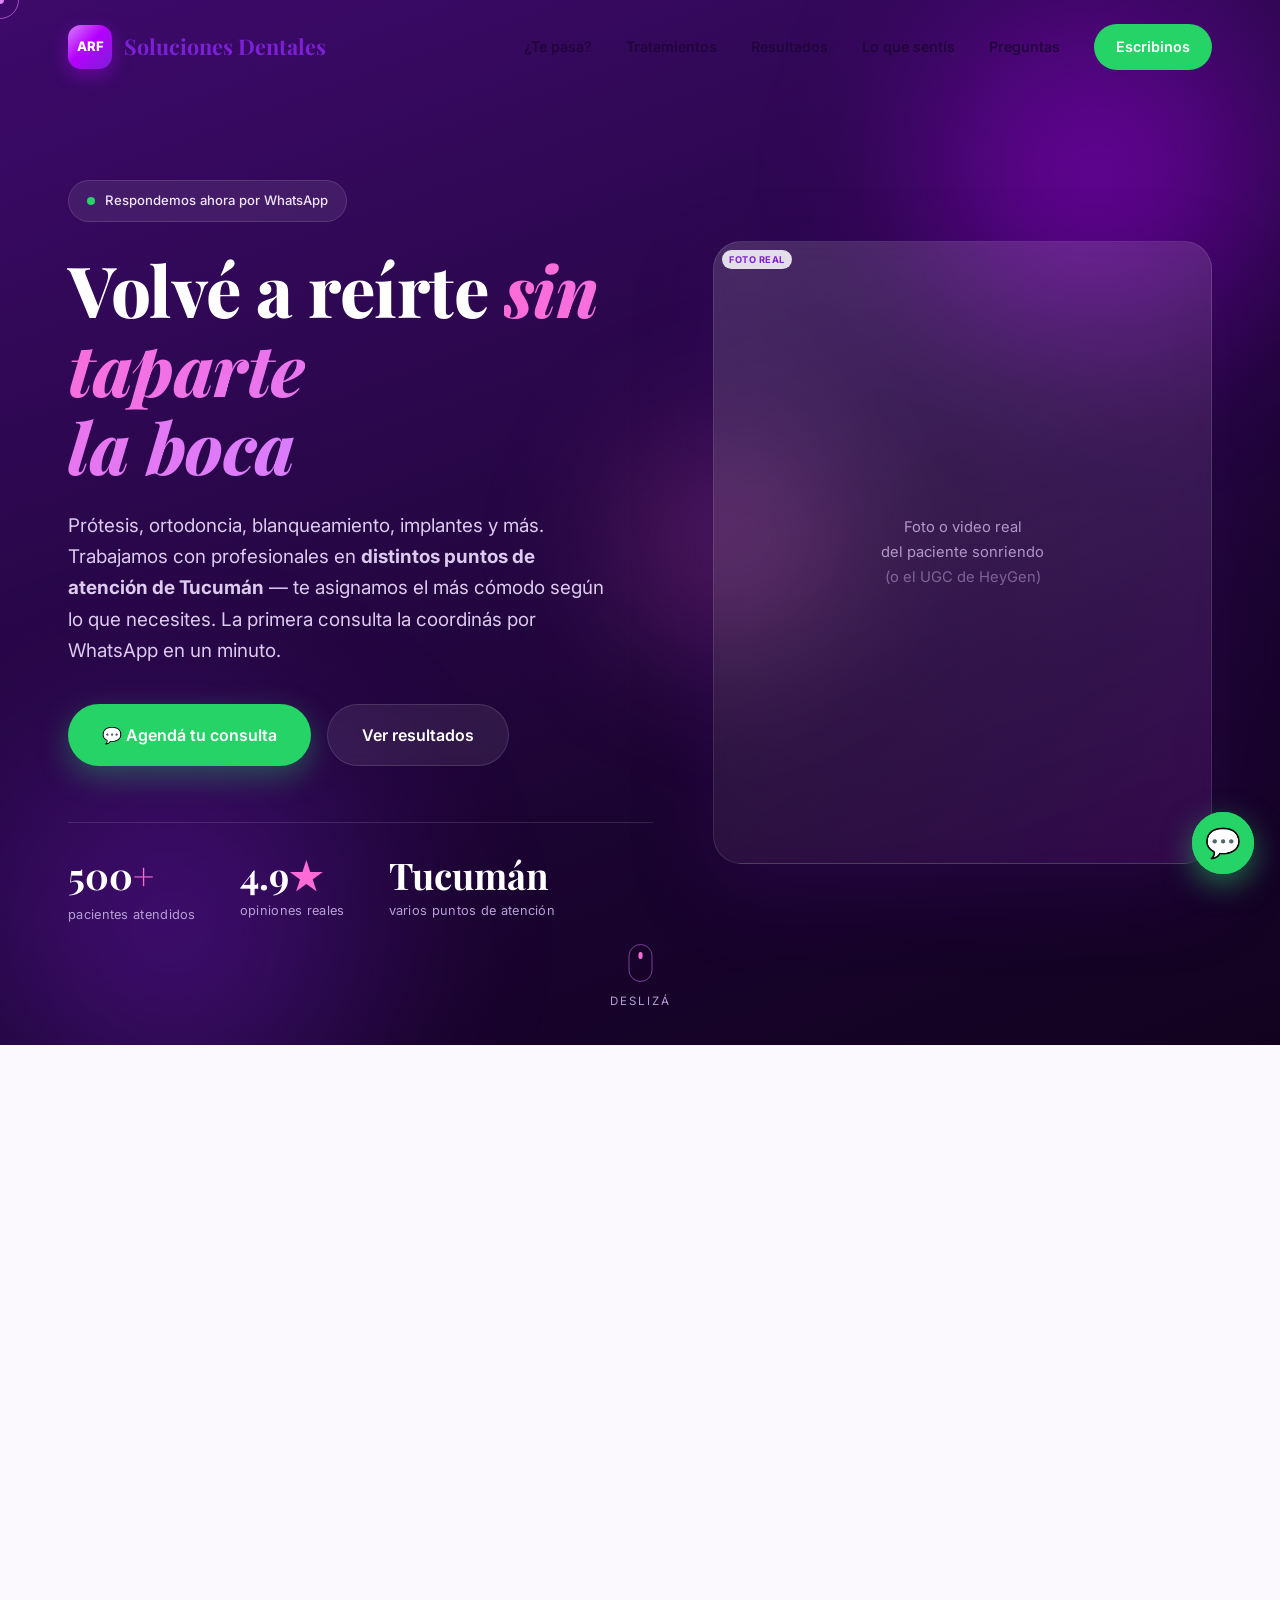
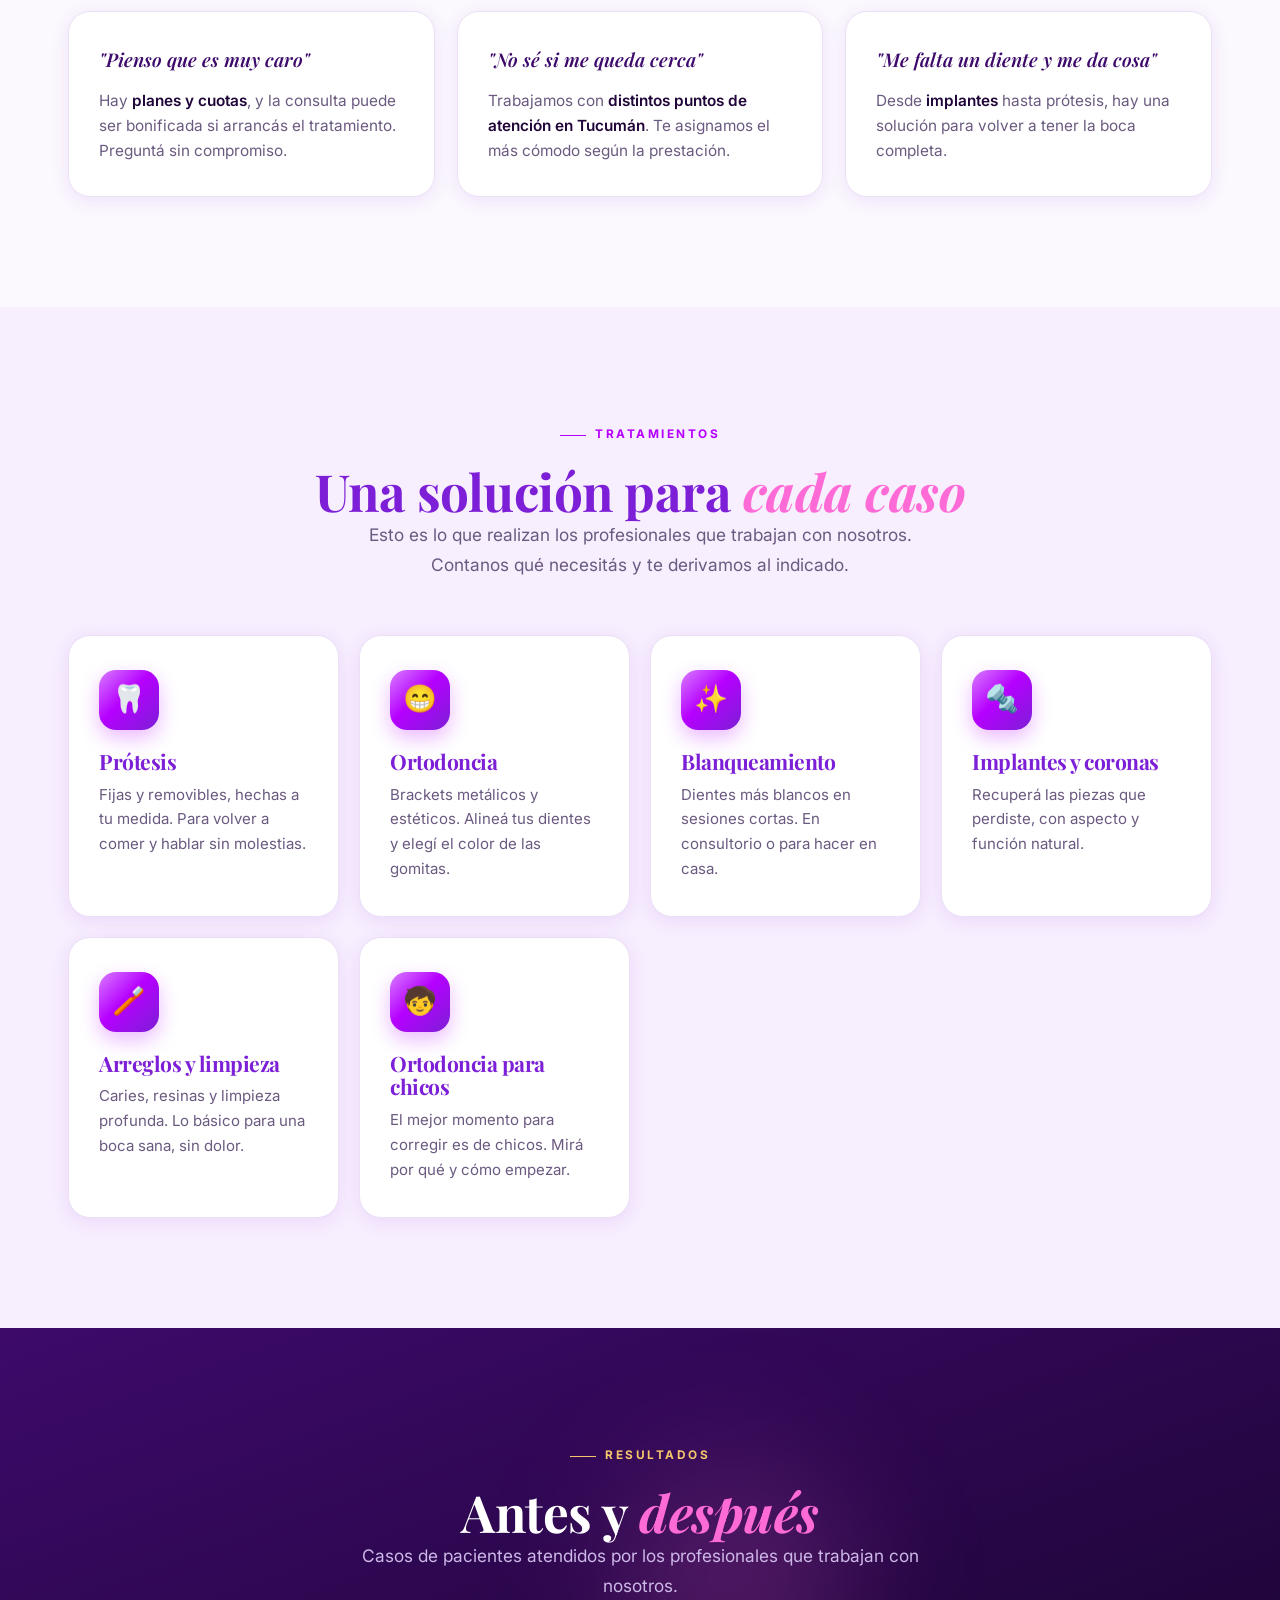
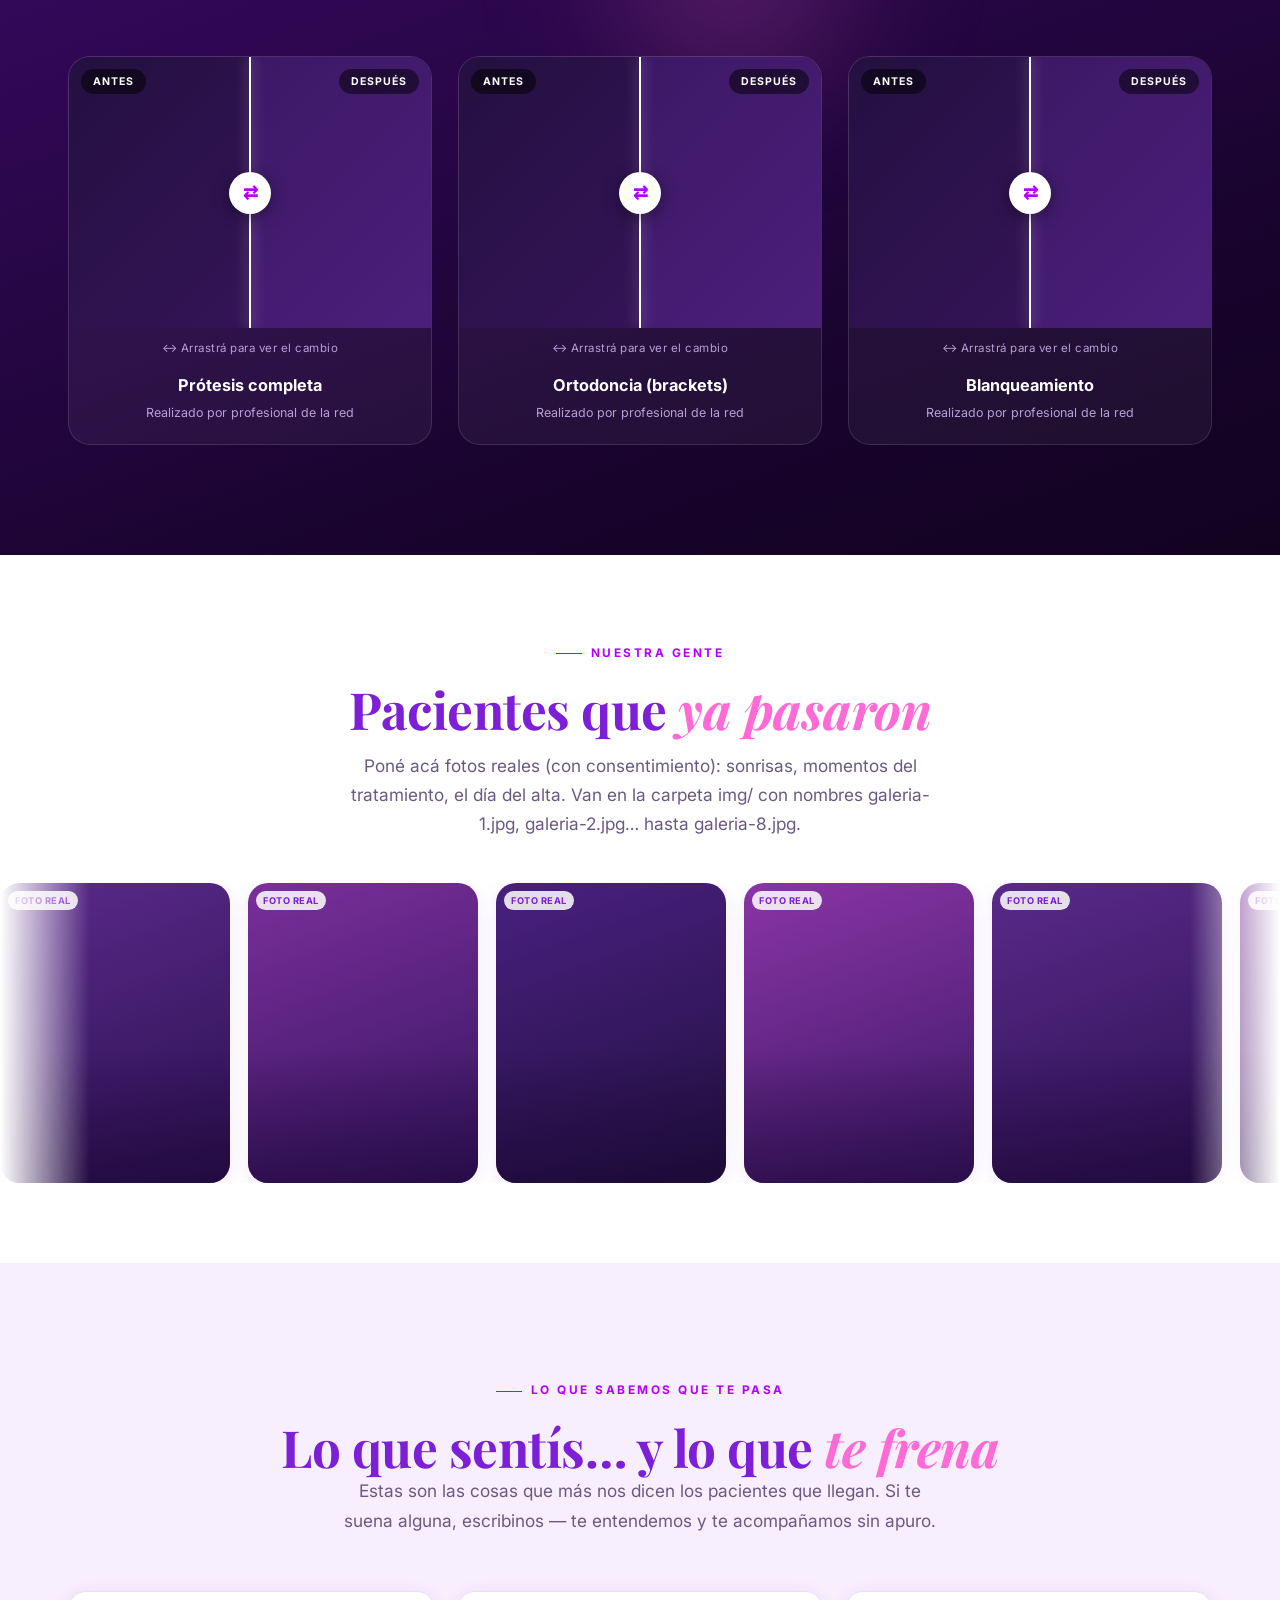
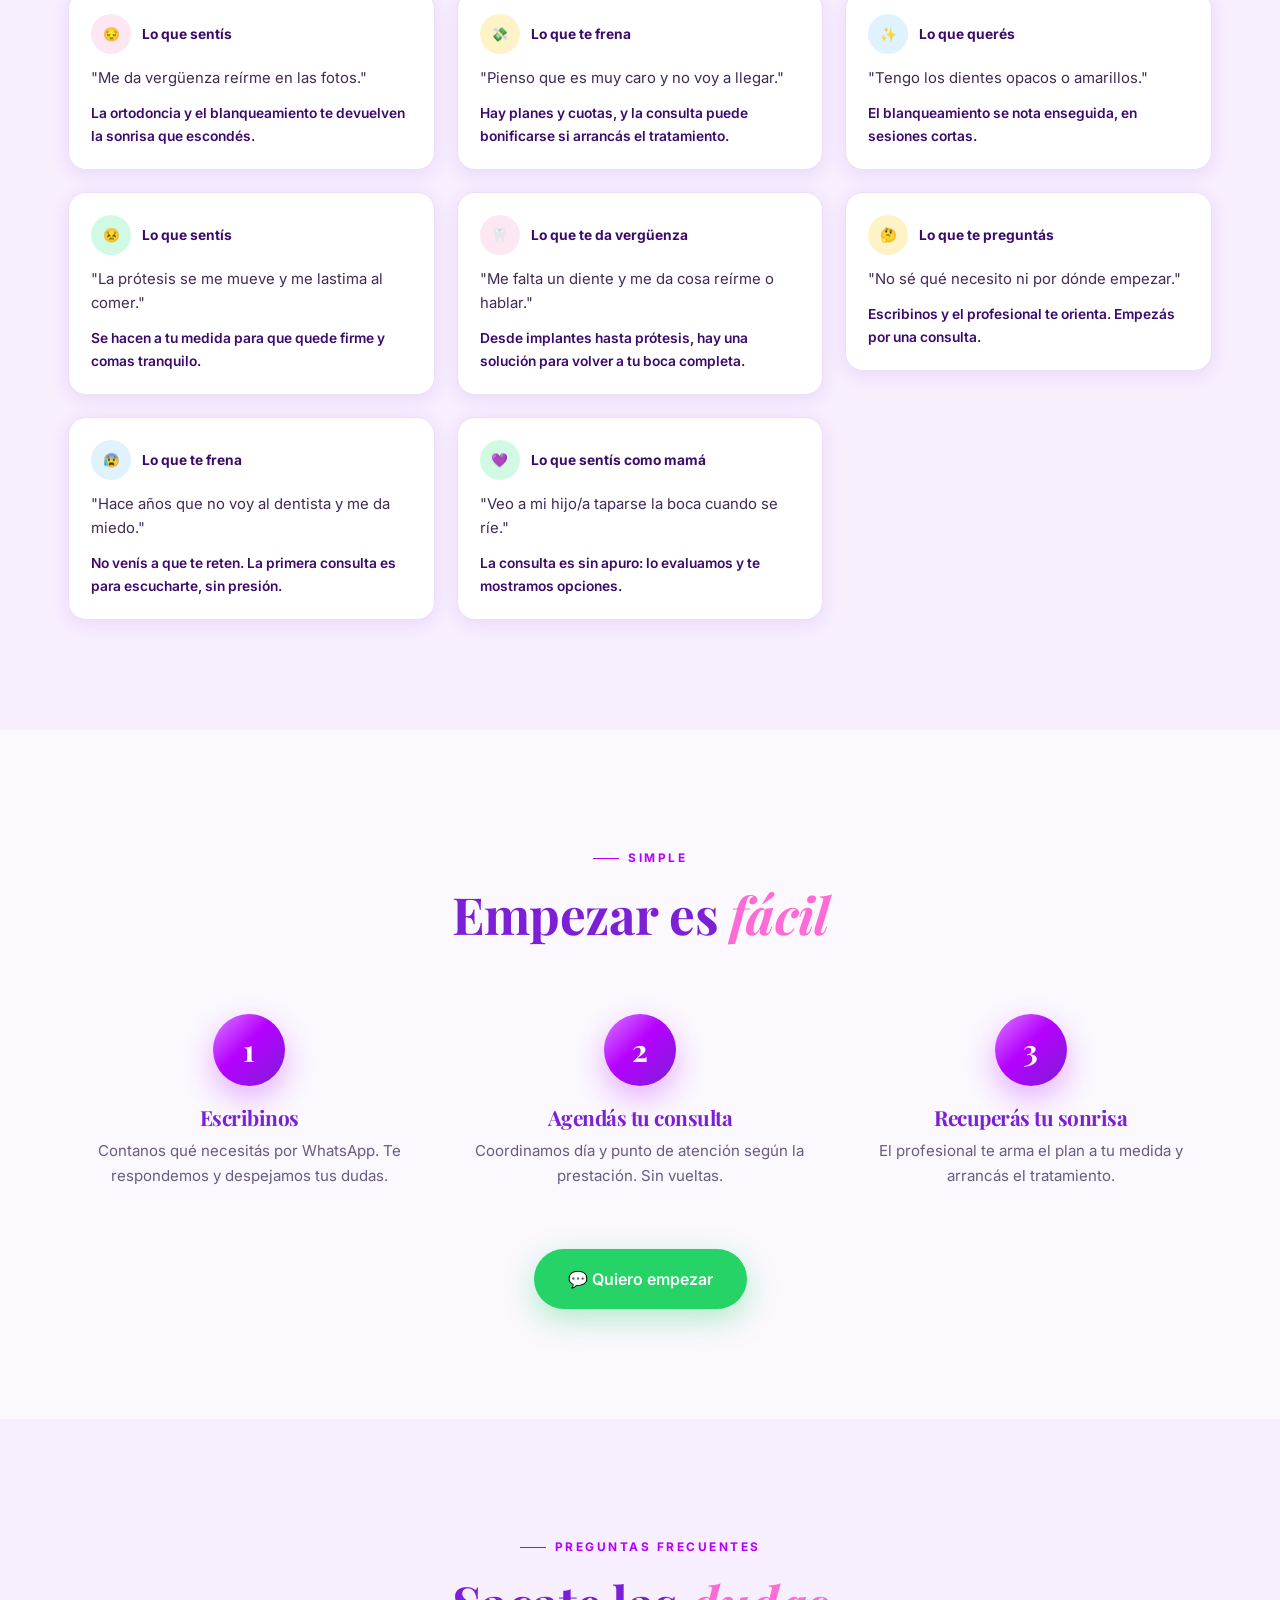
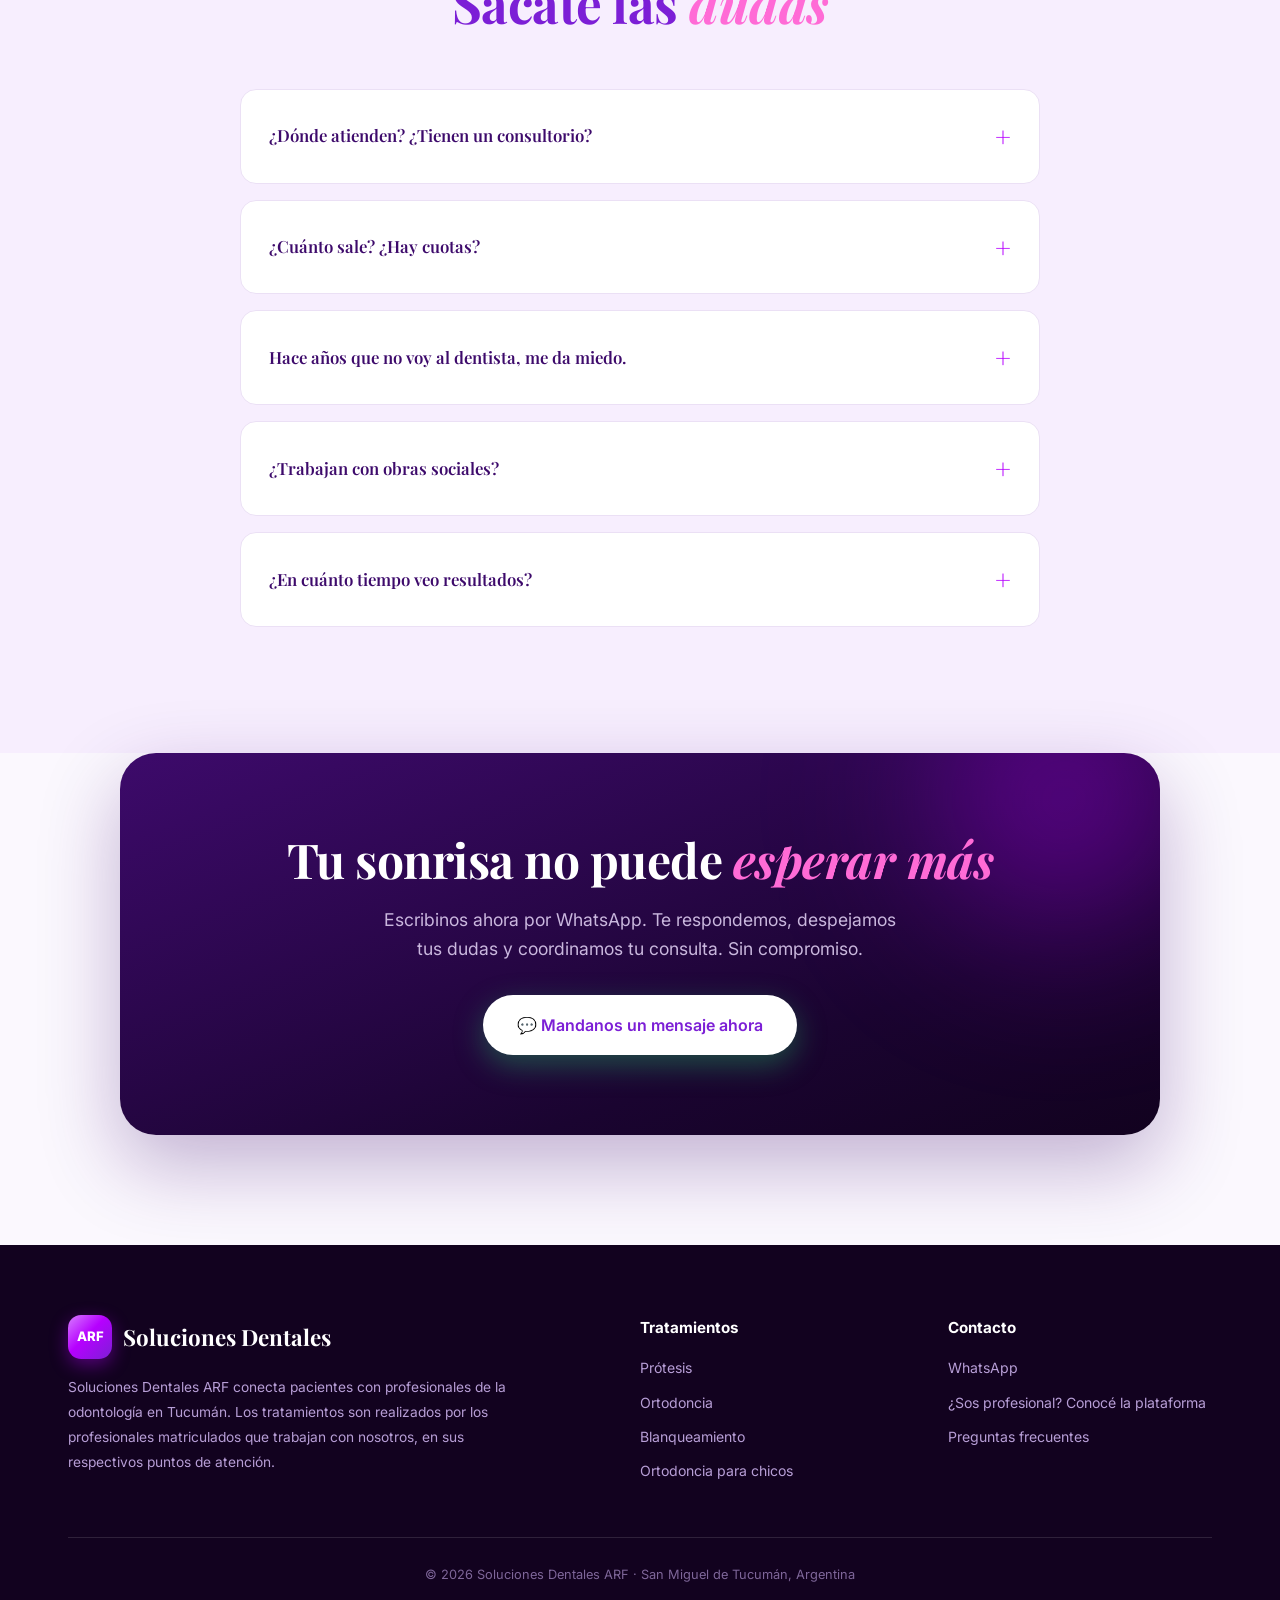
==== web/index.html @ 79489df8 "feat(adsense): script de verificacion en head de todas las landings + ads.txt en la raiz" ====
<!DOCTYPE html>
<html lang="es">
<head>
<meta charset="UTF-8">
<meta name="viewport" content="width=device-width, initial-scale=1.0">
<!-- Google AdSense (ago 2026, Alejo) — verificacion de propiedad del sitio. NO lazy: Google lo busca en el HTML. Ad units despues de la aprobacion. -->
<script async src="https://pagead2.googlesyndication.com/pagead/js/adsbygoogle.js?client=ca-pub-2520638820197251" crossorigin="anonymous"></script>
<!-- Meta Pixel — audiencia PACIENTES (mismo pixel en todas las landings de la clinica) -->
<script>
!function(f,b,e,v,n,t,s){if(f.fbq)return;n=f.fbq=function(){n.callMethod?
n.callMethod.apply(n,arguments):n.queue.push(arguments)};if(!f._fbq)f._fbq=n;
n.push=n;n.loaded=!0;n.version='2.0';n.queue=[];t=b.createElement(e);t.async=!0;
t.src=v;s=b.getElementsByTagName(e)[0];s.parentNode.insertBefore(t,s)}(window,
document,'script','https://connect.facebook.net/en_US/fbevents.js');
fbq('init','951637091057163');
fbq('track','PageView');
</script>
<noscript><img height="1" width="1" style="display:none" src="https://www.facebook.com/tr?id=951637091057163&ev=PageView&noscript=1"/></noscript>
<!-- End Meta Pixel -->
<title>Soluciones Dentales ARF | Recuperá tu sonrisa en Tucumán</title>
<meta name="description" content="Prótesis, ortodoncia, blanqueamiento, implantes y más. Trabajamos con profesionales en distintos puntos de atención de Tucumán. Escribinos por WhatsApp y agendá tu consulta.">
<meta property="og:title" content="Soluciones Dentales ARF">
<meta property="og:description" content="Recuperá tu sonrisa. Distintos puntos de atención en Tucumán. Escribinos por WhatsApp.">
<meta property="og:type" content="website">
<link rel="preconnect" href="https://fonts.googleapis.com">
<link href="https://fonts.googleapis.com/css2?family=Playfair+Display:ital,wght@0,500;0,600;0,700;0,800;1,500;1,600&family=Inter:wght@300;400;500;600;700;800&display=swap" rel="stylesheet">
<style>
*{margin:0;padding:0;box-sizing:border-box}
:root{
  --violet:#7C1FD6; --violet-d:#3D0A6B; --violet-deep:#1A0430; --violet-ink:#12021F;
  --magenta:#B600FF; --magenta-l:#D87DFF; --pink:#FF6BD6; --gold:#F5C56B;
  --soft:#F7EEFE; --bg:#FBF8FE; --white:#fff; --text:#1F0538; --muted:#6B5A80;
  --border:#EBE0F5; --wa:#25D366; --star:#FFB800;
  --line:rgba(255,255,255,.12);
  --g-magenta:linear-gradient(135deg,#D87DFF 0%,#B600FF 45%,#7C1FD6 100%);
  --g-deep:linear-gradient(160deg,#3D0A6B 0%,#1A0430 70%,#12021F 100%);
  --glow:0 0 60px rgba(182,0,255,.35);
  --sh-sm:0 4px 18px rgba(124,31,214,.10);
  --sh-md:0 14px 40px rgba(124,31,214,.16);
  --sh-lg:0 30px 80px rgba(60,10,107,.30);
  --ease:cubic-bezier(.22,1,.36,1);
}
html{scroll-behavior:smooth;overflow-x:hidden;width:100%}
body{font-family:'Inter',sans-serif;background:var(--bg);color:var(--text);line-height:1.65;overflow-x:hidden;width:100%;max-width:100%;-webkit-font-smoothing:antialiased}
.wrap{max-width:1200px;margin:0 auto;padding:0 28px}
h1,h2,h3{font-family:'Playfair Display',serif;line-height:1.12;letter-spacing:-.5px}
section{padding:110px 0;position:relative}
img{max-width:100%;display:block}
a{color:inherit}

/* ---- custom cursor ---- */
.cursor,.cursor-r{position:fixed;top:0;left:0;border-radius:50%;pointer-events:none;z-index:9999;mix-blend-mode:screen;transform:translate(-50%,-50%);will-change:transform}
.cursor{width:8px;height:8px;background:var(--magenta-l)}
.cursor-r{width:38px;height:38px;border:1.5px solid rgba(216,125,255,.6);transition:width .3s var(--ease),height .3s var(--ease),background .3s}
.cursor-r.grow{width:64px;height:64px;background:rgba(182,0,255,.10);border-color:transparent}
@media(hover:none),(pointer:coarse){.cursor,.cursor-r{display:none}}

/* ---- reveal ---- */
.rv{opacity:0;transform:translateY(34px);transition:opacity .9s var(--ease),transform .9s var(--ease)}
.rv.in{opacity:1;transform:none}
.rv.d1{transition-delay:.08s}.rv.d2{transition-delay:.16s}.rv.d3{transition-delay:.24s}.rv.d4{transition-delay:.32s}.rv.d5{transition-delay:.4s}

/* helpers */
.eyebrow{display:inline-flex;align-items:center;gap:9px;font-size:.74rem;font-weight:700;letter-spacing:2.5px;text-transform:uppercase;color:var(--magenta);margin-bottom:18px}
.eyebrow::before{content:'';width:26px;height:1px;background:var(--magenta)}
.eyebrow.light{color:var(--gold)}.eyebrow.light::before{background:var(--gold)}
.h-sec{font-size:clamp(2rem,4.6vw,3.2rem);color:var(--violet);font-weight:700}
.h-sec .it{font-style:italic;color:var(--pink)}
.sub{font-size:1.08rem;color:var(--muted);max-width:600px;line-height:1.7}
.center{text-align:center}.center .sub{margin-left:auto;margin-right:auto}
.ph{position:relative}
.ph::before{content:'foto real';position:absolute;top:8px;left:8px;z-index:6;background:rgba(255,255,255,.85);color:var(--violet);font-size:.58rem;font-weight:700;letter-spacing:.5px;padding:2px 7px;border-radius:20px;text-transform:uppercase}

/* buttons */
.btn{position:relative;display:inline-flex;align-items:center;justify-content:center;gap:11px;padding:17px 34px;border-radius:40px;font-weight:600;font-size:1rem;text-decoration:none;border:none;cursor:pointer;transition:.35s var(--ease);overflow:hidden}
.btn-wa{background:var(--wa);color:#fff;box-shadow:0 10px 30px rgba(37,211,102,.35)}
.btn-wa:hover{transform:translateY(-3px);box-shadow:0 16px 44px rgba(37,211,102,.5)}
.btn-glass{background:rgba(255,255,255,.08);color:#fff;border:1px solid var(--line);backdrop-filter:blur(8px)}
.btn-glass:hover{background:rgba(255,255,255,.16);transform:translateY(-3px)}
.btn-ghost{background:transparent;color:var(--violet);border:1.5px solid var(--border)}
.btn-ghost:hover{border-color:var(--magenta);color:var(--magenta);transform:translateY(-3px)}

/* ---- NAV ---- */
nav{position:fixed;top:0;left:0;right:0;z-index:200;transition:.4s var(--ease)}
.nav-in{display:flex;justify-content:space-between;align-items:center;max-width:1200px;margin:0 auto;padding:24px 28px;transition:.4s var(--ease)}
nav.scrolled{background:rgba(251,248,254,.82);backdrop-filter:blur(18px);border-bottom:1px solid var(--border)}
nav.scrolled .nav-in{padding:14px 28px}
.logo{display:flex;align-items:center;gap:12px;font-family:'Playfair Display',serif;font-size:1.35rem;font-weight:700;color:var(--violet)}
.logo-icon{width:44px;height:44px;background:var(--g-magenta);border-radius:13px;display:flex;align-items:center;justify-content:center;color:#fff;font-size:.82rem;font-weight:800;font-family:'Inter',sans-serif;box-shadow:0 6px 18px rgba(182,0,255,.4)}
.nav-links{display:flex;gap:34px;align-items:center}
.nav-links a{text-decoration:none;font-size:.9rem;font-weight:500;color:var(--text);position:relative;transition:.2s}
.nav-links a:not(.nav-cta)::after{content:'';position:absolute;left:0;bottom:-5px;width:0;height:2px;background:var(--magenta);transition:.3s var(--ease)}
.nav-links a:not(.nav-cta):hover::after{width:100%}
.nav-cta{background:var(--wa);color:#fff !important;padding:11px 22px;border-radius:30px;font-weight:600 !important}
.menu-t{display:none;background:none;border:none;font-size:1.5rem;color:var(--violet);cursor:pointer}

/* ---- HERO ---- */
.hero{position:relative;background:var(--g-deep);color:#fff;padding:180px 0 120px;overflow:hidden;min-height:100vh;display:flex;align-items:center}
.hero .wrap{position:relative;z-index:3}
.blob{position:absolute;border-radius:50%;filter:blur(60px);z-index:1;will-change:transform}
.blob.b1{top:-8%;right:-6%;width:520px;height:520px;background:radial-gradient(circle,rgba(182,0,255,.5),transparent 68%)}
.blob.b2{bottom:-18%;left:-10%;width:600px;height:600px;background:radial-gradient(circle,rgba(124,31,214,.42),transparent 70%)}
.blob.b3{top:36%;left:44%;width:340px;height:340px;background:radial-gradient(circle,rgba(255,107,214,.28),transparent 70%)}
.hero-grid{display:grid;grid-template-columns:1.08fr .92fr;gap:60px;align-items:center;position:relative;z-index:3}
.hero-badge{display:inline-flex;align-items:center;gap:10px;background:rgba(255,255,255,.08);border:1px solid var(--line);backdrop-filter:blur(10px);padding:9px 18px;border-radius:30px;font-size:.82rem;font-weight:500;color:#F0E4FB;margin-bottom:28px}
.hero-badge .dot{width:8px;height:8px;background:var(--wa);border-radius:50%;box-shadow:0 0 0 0 rgba(37,211,102,.6);animation:pulse 2s infinite}
@keyframes pulse{0%{box-shadow:0 0 0 0 rgba(37,211,102,.55)}70%{box-shadow:0 0 0 10px rgba(37,211,102,0)}100%{box-shadow:0 0 0 0 rgba(37,211,102,0)}}
.hero h1{font-size:clamp(2.6rem,6vw,4.4rem);font-weight:800;margin-bottom:24px;color:#fff}
.hero h1 .it{font-style:italic;background:linear-gradient(120deg,#FF6BD6,#D87DFF);-webkit-background-clip:text;background-clip:text;-webkit-text-fill-color:transparent}
.hero p.lead{font-size:1.18rem;color:#DCCBEF;max-width:540px;margin-bottom:38px}
.hero-cta{display:flex;gap:16px;flex-wrap:wrap}
.hero-stats{display:flex;gap:44px;margin-top:56px;padding-top:34px;border-top:1px solid var(--line);flex-wrap:wrap}
.st-num{font-family:'Playfair Display',serif;font-size:2.3rem;font-weight:700;color:#fff;line-height:1}
.st-num .u{color:var(--pink)}
.st-lab{font-size:.8rem;color:#B79ED6;margin-top:6px;letter-spacing:.3px}
.hero-card{position:relative;aspect-ratio:4/5;border-radius:28px;background:linear-gradient(160deg,rgba(255,255,255,.14),rgba(255,255,255,.03));border:1px solid var(--line);backdrop-filter:blur(14px);box-shadow:var(--sh-lg);display:flex;align-items:center;justify-content:center;text-align:center;color:#D9C6F0;font-size:.92rem;padding:30px;overflow:hidden}
.hero-card .ph-t{opacity:.75;line-height:1.7}
.hero-card::after{content:'';position:absolute;inset:0;background:linear-gradient(135deg,transparent 40%,rgba(182,0,255,.14));pointer-events:none}
.scroll-cue{position:absolute;bottom:34px;left:50%;transform:translateX(-50%);z-index:3;color:#B79ED6;font-size:.72rem;letter-spacing:2px;text-transform:uppercase;display:flex;flex-direction:column;align-items:center;gap:10px}
.scroll-cue .mouse{width:24px;height:38px;border:1.5px solid rgba(216,125,255,.5);border-radius:14px;position:relative}
.scroll-cue .mouse::after{content:'';position:absolute;top:7px;left:50%;transform:translateX(-50%);width:4px;height:7px;background:var(--pink);border-radius:3px;animation:scroll 1.6s infinite}
@keyframes scroll{0%{opacity:0;top:7px}40%{opacity:1}80%{opacity:0;top:18px}100%{opacity:0}}

/* ---- DOLORES ---- */
.pains{display:grid;grid-template-columns:repeat(auto-fit,minmax(300px,1fr));gap:22px;margin-top:56px}
.pain{background:var(--white);border:1px solid var(--border);border-radius:22px;padding:32px 30px;box-shadow:var(--sh-sm);transition:.4s var(--ease);position:relative;overflow:hidden}
.pain::before{content:'';position:absolute;top:0;left:0;width:100%;height:3px;background:var(--g-magenta);transform:scaleX(0);transform-origin:left;transition:.4s var(--ease)}
.pain:hover{transform:translateY(-8px);box-shadow:var(--sh-md);border-color:transparent}
.pain:hover::before{transform:scaleX(1)}
.pain .q{font-family:'Playfair Display',serif;font-weight:600;color:var(--violet-d);font-size:1.18rem;margin-bottom:12px;font-style:italic}
.pain .a{color:var(--muted);font-size:.96rem}
.pain .a b{color:var(--text);font-weight:600}

/* ---- SERVICIOS ---- */
.serv-sec{background:var(--soft)}
.serv{display:grid;grid-template-columns:repeat(auto-fit,minmax(250px,1fr));gap:20px;margin-top:56px}
.sv{background:var(--white);border:1px solid var(--border);border-radius:22px;padding:34px 30px;box-shadow:var(--sh-sm);transition:.4s var(--ease)}
.sv:hover{transform:translateY(-8px);box-shadow:var(--sh-lg)}
.sv-ic{width:60px;height:60px;border-radius:17px;background:var(--g-magenta);display:flex;align-items:center;justify-content:center;font-size:1.7rem;margin-bottom:20px;box-shadow:0 8px 20px rgba(182,0,255,.28)}
.sv h3{font-size:1.32rem;color:var(--violet);margin-bottom:9px}
.sv p{color:var(--muted);font-size:.94rem}

/* ---- ANTES/DESPUES ---- */
.ba-sec{background:var(--g-deep);color:#fff;overflow:hidden}
.ba-sec .h-sec{color:#fff}.ba-sec .sub{color:#CDB8E8}
.ba-grid{display:grid;grid-template-columns:repeat(auto-fit,minmax(310px,1fr));gap:26px;margin-top:56px}
.ba-card{background:rgba(255,255,255,.05);border:1px solid var(--line);border-radius:22px;overflow:hidden;transition:.4s var(--ease)}
.ba-card:hover{transform:translateY(-6px);box-shadow:var(--sh-lg);border-color:rgba(216,125,255,.35)}
.ba-slider{position:relative;aspect-ratio:4/3;overflow:hidden;cursor:ew-resize;user-select:none;touch-action:none;background:#241040;--pos:50%}
.ba-lyr{position:absolute;inset:0;background-size:cover;background-position:center}
.ba-antes{clip-path:inset(0 calc(100% - var(--pos)) 0 0)}
.ba-tag{position:absolute;top:12px;padding:4px 12px;border-radius:20px;font-size:.66rem;font-weight:700;letter-spacing:1px;background:rgba(0,0,0,.5);backdrop-filter:blur(4px);color:#fff;z-index:3}
.ba-tag.l{left:12px}.ba-tag.r{right:12px}
.ba-handle{position:absolute;top:0;bottom:0;left:var(--pos);width:2px;background:#fff;transform:translateX(-1px);pointer-events:none;z-index:4;box-shadow:0 0 14px rgba(255,255,255,.6)}
.ba-handle::after{content:'⇄';position:absolute;top:50%;left:50%;transform:translate(-50%,-50%);width:42px;height:42px;background:#fff;color:var(--magenta);border-radius:50%;display:flex;align-items:center;justify-content:center;font-size:1.1rem;font-weight:700;box-shadow:0 4px 16px rgba(0,0,0,.4)}
.ba-hint{text-align:center;font-size:.72rem;color:#B79ED6;padding:11px 0 0;letter-spacing:.5px}
.ba-meta{padding:14px 22px 20px}
.ba-meta .svc{font-weight:700;font-size:1.02rem}
.ba-meta .by{font-size:.78rem;color:#B79ED6;margin-top:4px}

/* ---- CINTA DE FOTOS (marquee) ---- */
.mq-sec{padding:80px 0;background:var(--white);overflow:hidden}
.mq-head{text-align:center;margin-bottom:44px}
.marquee{overflow:hidden;-webkit-mask-image:linear-gradient(90deg,transparent,#000 7%,#000 93%,transparent);mask-image:linear-gradient(90deg,transparent,#000 7%,#000 93%,transparent)}
.mq-track{display:flex;gap:18px;width:max-content;animation:mq 48s linear infinite}
.marquee:hover .mq-track{animation-play-state:paused}
@keyframes mq{from{transform:translateX(0)}to{transform:translateX(calc(-50% - 9px))}}
.mq-item{width:230px;height:300px;border-radius:20px;background-size:cover;background-position:center;flex-shrink:0;box-shadow:var(--sh-sm);position:relative;overflow:hidden}
.mq-item::after{content:'';position:absolute;inset:0;background:linear-gradient(180deg,transparent 55%,rgba(26,4,48,.5))}

/* ---- RESEÑAS (estilo marketplace) ---- */
.rev-sec{background:var(--soft)}
.rev-grid{columns:3;column-gap:22px;margin-top:56px}
.rev{break-inside:avoid;background:#fff;border:1px solid var(--border);border-radius:18px;padding:22px;margin-bottom:22px;box-shadow:var(--sh-sm);transition:.35s var(--ease)}
.rev:hover{transform:translateY(-5px);box-shadow:var(--sh-md)}
.rev .top{display:flex;align-items:center;gap:11px;margin-bottom:13px}
.rev .av{width:40px;height:40px;border-radius:50%;display:flex;align-items:center;justify-content:center;font-weight:800;font-size:.85rem;flex-shrink:0}
.rev .av.c1{background:#FCE7F3;color:#BE185D}.rev .av.c2{background:#D1FAE5;color:#047857}
.rev .av.c3{background:#E0F2FE;color:#0369A1}.rev .av.c4{background:#FEF3C7;color:#B45309}
.rev .nm{font-weight:700;font-size:.86rem;color:var(--violet-d);text-transform:capitalize;line-height:1.2}
.rev .dt{font-size:.7rem;color:var(--muted)}
.rev .stars{margin-left:auto;color:var(--star);font-size:.82rem;letter-spacing:1px;flex-shrink:0}
.rev .txt{font-size:.93rem;color:rgba(31,5,56,.85);line-height:1.6}

/* ---- PASOS ---- */
.steps{display:grid;grid-template-columns:repeat(auto-fit,minmax(250px,1fr));gap:28px;margin-top:56px}
.step{text-align:center;padding:14px;position:relative}
.step-n{width:72px;height:72px;border-radius:50%;background:var(--g-magenta);color:#fff;font-family:'Playfair Display',serif;font-size:1.9rem;font-weight:700;display:flex;align-items:center;justify-content:center;margin:0 auto 20px;box-shadow:0 12px 30px rgba(182,0,255,.3)}
.step h3{font-size:1.3rem;color:var(--violet);margin-bottom:10px}
.step p{color:var(--muted);font-size:.94rem}

/* ---- FAQ ---- */
.faq-sec{background:var(--soft)}
.faq{max-width:800px;margin:56px auto 0}
.fa{background:var(--white);border:1px solid var(--border);border-radius:16px;margin-bottom:16px;overflow:hidden;transition:.3s}
.fa[open]{box-shadow:var(--sh-md);border-color:var(--magenta-l)}
.fa summary{padding:24px 28px;font-weight:600;color:var(--violet-d);cursor:pointer;display:flex;justify-content:space-between;align-items:center;font-size:1.05rem;list-style:none;font-family:'Playfair Display',serif}
.fa summary::-webkit-details-marker{display:none}
.fa summary::after{content:'+';font-size:1.7rem;color:var(--magenta);font-weight:300;transition:.3s var(--ease)}
.fa[open] summary::after{transform:rotate(135deg)}
.fa .ans{padding:0 28px 24px;color:var(--muted);font-size:.97rem}

/* ---- CTA ---- */
.cta-sec{padding:0 0 110px}
.cta{position:relative;background:var(--g-deep);color:#fff;text-align:center;border-radius:36px;padding:80px 40px;max-width:1040px;margin:0 auto;overflow:hidden;box-shadow:var(--sh-lg)}
.cta .blob{filter:blur(70px)}
.cta h2{font-size:clamp(1.9rem,4.5vw,3rem);margin-bottom:18px;position:relative;z-index:2}
.cta p{opacity:.9;max-width:540px;margin:0 auto 32px;font-size:1.1rem;position:relative;z-index:2;color:#DCCBEF}
.cta .btn-wa{position:relative;z-index:2;background:#fff;color:var(--violet)}

/* ---- FOOTER ---- */
footer{background:var(--violet-ink);color:#B79ED6;padding:70px 0 34px}
.foot{display:grid;grid-template-columns:2fr 1fr 1fr;gap:44px;margin-bottom:44px}
.f-logo{font-family:'Playfair Display',serif;font-size:1.4rem;color:#fff;font-weight:700;margin-bottom:16px;display:flex;align-items:center;gap:11px}
.f-disc{font-size:.86rem;line-height:1.8;max-width:440px}
.f-col h4{color:#fff;font-size:.95rem;margin-bottom:16px}
.f-col a{display:block;color:#B79ED6;text-decoration:none;font-size:.88rem;margin-bottom:11px;transition:.2s}
.f-col a:hover{color:var(--pink);padding-left:4px}
.f-bot{border-top:1px solid var(--line);padding-top:26px;font-size:.8rem;text-align:center;color:#7E6699}

/* ---- WA FLOAT ---- */
.wa-float{position:fixed;bottom:26px;right:26px;z-index:250;background:var(--wa);color:#fff;width:62px;height:62px;border-radius:50%;display:flex;align-items:center;justify-content:center;font-size:1.8rem;box-shadow:0 10px 30px rgba(37,211,102,.5);text-decoration:none;transition:.3s var(--ease)}
.wa-float:hover{transform:scale(1.1) rotate(6deg)}
.wa-float::before{content:'';position:absolute;inset:0;border-radius:50%;border:2px solid var(--wa);animation:ring 2s infinite}
@keyframes ring{0%{transform:scale(1);opacity:.7}100%{transform:scale(1.5);opacity:0}}

@media(max-width:900px){
  .hero-grid{grid-template-columns:1fr;gap:44px}.hero-card{display:none}
  .nav-links{display:none}.menu-t{display:block}
  .rev-grid{columns:1}.foot{grid-template-columns:1fr;gap:30px}
  section{padding:72px 0}.hero{min-height:auto;padding:150px 0 90px}
  .scroll-cue{display:none}
}
@media(max-width:900px){
  nav.scrolled{background:rgba(251,248,254,.97);backdrop-filter:none;-webkit-backdrop-filter:none}
  .blob{will-change:auto}
}
@media(prefers-reduced-motion:reduce){
  .mq-track{animation:none}
  .rv{transition:none;opacity:1;transform:none}
  .cursor,.cursor-r{display:none}
}
@media(max-width:1150px) and (min-width:901px){.rev-grid{columns:2}}
</style>
</head>
<body>

<div class="cursor"></div><div class="cursor-r"></div>

<!-- NAV -->
<nav id="nav">
  <div class="nav-in">
    <div class="logo"><span class="logo-icon">ARF</span> Soluciones Dentales</div>
    <div class="nav-links">
      <a href="#dolores">¿Te pasa?</a>
      <a href="#servicios">Tratamientos</a>
      <a href="#resultados">Resultados</a>
      <a href="#resenas">Lo que sentís</a>
      <a href="#faq">Preguntas</a>
      <a class="nav-cta" href="https://wa.me/5493815477474" target="_blank">Escribinos</a>
    </div>
    <button class="menu-t">☰</button>
  </div>
</nav>

<!-- HERO -->
<header class="hero">
  <div class="blob b1" data-par="0.10"></div>
  <div class="blob b2" data-par="0.16"></div>
  <div class="blob b3" data-par="0.22"></div>
  <div class="wrap">
    <div class="hero-grid">
      <div>
        <div class="hero-badge rv"><span class="dot"></span> Respondemos ahora por WhatsApp</div>
        <h1 class="rv d1">Volvé a reírte <span class="it">sin taparte<br>la boca</span></h1>
        <p class="lead rv d2">Prótesis, ortodoncia, blanqueamiento, implantes y más. Trabajamos con profesionales en <b>distintos puntos de atención de Tucumán</b> — te asignamos el más cómodo según lo que necesites. La primera consulta la coordinás por WhatsApp en un minuto.</p>
        <div class="hero-cta rv d3">
          <a class="btn btn-wa" href="https://wa.me/5493815477474" target="_blank">💬 Agendá tu consulta</a>
          <a class="btn btn-glass" href="#resultados">Ver resultados</a>
        </div>
        <div class="hero-stats rv d4">
          <div><div class="st-num" style="display:inline-block"><span data-count="500">0</span><span class="u">+</span></div><div class="st-lab">pacientes atendidos</div></div>
          <div><div class="st-num"><span data-count="4.9" data-dec="1">0</span><span class="u">★</span></div><div class="st-lab">opiniones reales</div></div>
          <div><div class="st-num">Tucumán</div><div class="st-lab">varios puntos de atención</div></div>
        </div>
      </div>
      <div class="hero-card ph rv d2"><div class="ph-t">Foto o video real<br>del paciente sonriendo<br><span style="opacity:.6">(o el UGC de HeyGen)</span></div></div>
    </div>
  </div>
  <div class="scroll-cue"><div class="mouse"></div>Deslizá</div>
</header>

<!-- DOLORES -->
<section id="dolores">
  <div class="wrap center">
    <span class="eyebrow rv">Te entendemos</span>
    <h2 class="h-sec rv d1">¿Alguna de estas <span class="it">te suena</span>?</h2>
    <p class="sub rv d2">Si dijiste que sí a una sola, no estás solo. La mayoría de nuestros pacientes llegó igual — y salió distinto.</p>
    <div class="pains" style="text-align:left">
      <div class="pain rv d1"><div class="q">"Me da vergüenza reírme en las fotos"</div><div class="a">Salir serio en todas las fotos cansa. <b>La ortodoncia y el blanqueamiento</b> te devuelven la sonrisa que escondés.</div></div>
      <div class="pain rv d2"><div class="q">"La prótesis se me mueve y me lastima"</div><div class="a">Una prótesis mal hecha arruina el día. Se hacen <b>a tu medida</b> para que comas y hables tranquilo.</div></div>
      <div class="pain rv d3"><div class="q">"Hace años que no voy, me da miedo"</div><div class="a">No venís a que te reten. La primera consulta es para <b>escucharte y ver opciones</b>, sin presión.</div></div>
      <div class="pain rv d1"><div class="q">"Pienso que es muy caro"</div><div class="a">Hay <b>planes y cuotas</b>, y la consulta puede ser bonificada si arrancás el tratamiento. Preguntá sin compromiso.</div></div>
      <div class="pain rv d2"><div class="q">"No sé si me queda cerca"</div><div class="a">Trabajamos con <b>distintos puntos de atención en Tucumán</b>. Te asignamos el más cómodo según la prestación.</div></div>
      <div class="pain rv d3"><div class="q">"Me falta un diente y me da cosa"</div><div class="a">Desde <b>implantes</b> hasta prótesis, hay una solución para volver a tener la boca completa.</div></div>
    </div>
  </div>
</section>

<!-- SERVICIOS -->
<section id="servicios" class="serv-sec">
  <div class="wrap center">
    <span class="eyebrow rv">Tratamientos</span>
    <h2 class="h-sec rv d1">Una solución para <span class="it">cada caso</span></h2>
    <p class="sub rv d2">Esto es lo que realizan los profesionales que trabajan con nosotros. Contanos qué necesitás y te derivamos al indicado.</p>
    <div class="serv" style="text-align:left">
      <a class="sv rv d1" href="/protesis" style="text-decoration:none"><div class="sv-ic">🦷</div><h3>Prótesis</h3><p>Fijas y removibles, hechas a tu medida. Para volver a comer y hablar sin molestias.</p></a>
      <a class="sv rv d2" href="/ortodoncia" style="text-decoration:none"><div class="sv-ic">😁</div><h3>Ortodoncia</h3><p>Brackets metálicos y estéticos. Alineá tus dientes y elegí el color de las gomitas.</p></a>
      <div class="sv rv d3"><div class="sv-ic">✨</div><h3>Blanqueamiento</h3><p>Dientes más blancos en sesiones cortas. En consultorio o para hacer en casa.</p></div>
      <div class="sv rv d1"><div class="sv-ic">🔩</div><h3>Implantes y coronas</h3><p>Recuperá las piezas que perdiste, con aspecto y función natural.</p></div>
      <div class="sv rv d2"><div class="sv-ic">🪥</div><h3>Arreglos y limpieza</h3><p>Caries, resinas y limpieza profunda. Lo básico para una boca sana, sin dolor.</p></div>
      <a class="sv rv d3" href="/ortodoncia-ninos" style="text-decoration:none"><div class="sv-ic">🧒</div><h3>Ortodoncia para chicos</h3><p>El mejor momento para corregir es de chicos. Mirá por qué y cómo empezar.</p></a>
    </div>
  </div>
</section>

<!-- ANTES/DESPUES -->
<section id="resultados" class="ba-sec">
  <div class="blob b3" data-par="0.08" style="top:10%;right:5%"></div>
  <div class="wrap center" style="position:relative;z-index:2">
    <span class="eyebrow light rv">Resultados</span>
    <h2 class="h-sec rv d1">Antes y <span class="it">después</span></h2>
    <p class="sub rv d2">Casos de pacientes atendidos por los profesionales que trabajan con nosotros.</p>
    <div class="ba-grid">
      <!-- Para cada caso: poné 2 fotos en una carpeta "img/" al lado de este HTML,
           con estos nombres exactos (antes-1.jpg / despues-1.jpg, etc). Listo. -->
      <div class="ba-card rv d1">
        <div class="ba-slider">
          <div class="ba-lyr ba-despues" style="background-image:linear-gradient(135deg,#37155E,#4a1f7a),url('img/despues-1.jpg')"></div>
          <div class="ba-lyr ba-antes" style="background-image:linear-gradient(135deg,#241040,#3a1560),url('img/antes-1.jpg')"></div>
          <span class="ba-tag l">ANTES</span><span class="ba-tag r">DESPUÉS</span>
          <div class="ba-handle"></div>
        </div>
        <div class="ba-hint">↔ Arrastrá para ver el cambio</div>
        <div class="ba-meta"><div class="svc">Prótesis completa</div><div class="by">Realizado por profesional de la red</div></div>
      </div>
      <div class="ba-card rv d2">
        <div class="ba-slider">
          <div class="ba-lyr ba-despues" style="background-image:linear-gradient(135deg,#37155E,#4a1f7a),url('img/despues-2.jpg')"></div>
          <div class="ba-lyr ba-antes" style="background-image:linear-gradient(135deg,#241040,#3a1560),url('img/antes-2.jpg')"></div>
          <span class="ba-tag l">ANTES</span><span class="ba-tag r">DESPUÉS</span>
          <div class="ba-handle"></div>
        </div>
        <div class="ba-hint">↔ Arrastrá para ver el cambio</div>
        <div class="ba-meta"><div class="svc">Ortodoncia (brackets)</div><div class="by">Realizado por profesional de la red</div></div>
      </div>
      <div class="ba-card rv d3">
        <div class="ba-slider">
          <div class="ba-lyr ba-despues" style="background-image:linear-gradient(135deg,#37155E,#4a1f7a),url('img/despues-3.jpg')"></div>
          <div class="ba-lyr ba-antes" style="background-image:linear-gradient(135deg,#241040,#3a1560),url('img/antes-3.jpg')"></div>
          <span class="ba-tag l">ANTES</span><span class="ba-tag r">DESPUÉS</span>
          <div class="ba-handle"></div>
        </div>
        <div class="ba-hint">↔ Arrastrá para ver el cambio</div>
        <div class="ba-meta"><div class="svc">Blanqueamiento</div><div class="by">Realizado por profesional de la red</div></div>
      </div>
    </div>
  </div>
</section>

<!-- CINTA DE FOTOS (galería que se desliza sola) -->
<section class="mq-sec">
  <div class="wrap mq-head">
    <span class="eyebrow rv">Nuestra gente</span>
    <h2 class="h-sec rv d1">Pacientes que <span class="it">ya pasaron</span></h2>
    <p class="sub rv d2" style="margin:12px auto 0">Poné acá fotos reales (con consentimiento): sonrisas, momentos del tratamiento, el día del alta. Van en la carpeta img/ con nombres galeria-1.jpg, galeria-2.jpg… hasta galeria-8.jpg.</p>
  </div>
  <div class="marquee">
    <div class="mq-track">
      <!-- SET 1 -->
      <div class="mq-item ph" style="background-image:linear-gradient(160deg,#5a2a8a,#2a1050),url('img/galeria-1.jpg')"></div>
      <div class="mq-item ph" style="background-image:linear-gradient(160deg,#7a2f9a,#341560),url('img/galeria-2.jpg')"></div>
      <div class="mq-item ph" style="background-image:linear-gradient(160deg,#4a2080,#20103f),url('img/galeria-3.jpg')"></div>
      <div class="mq-item ph" style="background-image:linear-gradient(160deg,#8a35a5,#3a1866),url('img/galeria-4.jpg')"></div>
      <div class="mq-item ph" style="background-image:linear-gradient(160deg,#5a2a8a,#2a1050),url('img/galeria-5.jpg')"></div>
      <div class="mq-item ph" style="background-image:linear-gradient(160deg,#7a2f9a,#341560),url('img/galeria-6.jpg')"></div>
      <div class="mq-item ph" style="background-image:linear-gradient(160deg,#4a2080,#20103f),url('img/galeria-7.jpg')"></div>
      <div class="mq-item ph" style="background-image:linear-gradient(160deg,#8a35a5,#3a1866),url('img/galeria-8.jpg')"></div>
      <!-- SET 2 (duplicado, mismos archivos — necesario para el loop infinito) -->
      <div class="mq-item" style="background-image:linear-gradient(160deg,#5a2a8a,#2a1050),url('img/galeria-1.jpg')"></div>
      <div class="mq-item" style="background-image:linear-gradient(160deg,#7a2f9a,#341560),url('img/galeria-2.jpg')"></div>
      <div class="mq-item" style="background-image:linear-gradient(160deg,#4a2080,#20103f),url('img/galeria-3.jpg')"></div>
      <div class="mq-item" style="background-image:linear-gradient(160deg,#8a35a5,#3a1866),url('img/galeria-4.jpg')"></div>
      <div class="mq-item" style="background-image:linear-gradient(160deg,#5a2a8a,#2a1050),url('img/galeria-5.jpg')"></div>
      <div class="mq-item" style="background-image:linear-gradient(160deg,#7a2f9a,#341560),url('img/galeria-6.jpg')"></div>
      <div class="mq-item" style="background-image:linear-gradient(160deg,#4a2080,#20103f),url('img/galeria-7.jpg')"></div>
      <div class="mq-item" style="background-image:linear-gradient(160deg,#8a35a5,#3a1866),url('img/galeria-8.jpg')"></div>
    </div>
  </div>
</section>

<!-- RESEÑAS -->
<section id="resenas" class="rev-sec">
  <div class="wrap center">
    <span class="eyebrow rv">Lo que sabemos que te pasa</span>
    <h2 class="h-sec rv d1">Lo que sentís… y lo que <span class="it">te frena</span></h2>
    <p class="sub rv d2">Estas son las cosas que más nos dicen los pacientes que llegan. Si te suena alguna, escribinos — te entendemos y te acompañamos sin apuro.</p>
    <div class="rev-grid" style="text-align:left">
      <div class="rev rv d1"><div class="top"><div class="av c1">😔</div><div style="min-width:0"><div class="nm" style="text-transform:none">Lo que sentís</div></div></div><div class="txt">"Me da vergüenza reírme en las fotos."</div><div style="margin-top:11px;font-size:.86rem;color:var(--violet-d);font-weight:600">La ortodoncia y el blanqueamiento te devuelven la sonrisa que escondés.</div></div>
      <div class="rev rv d2"><div class="top"><div class="av c2">😣</div><div style="min-width:0"><div class="nm" style="text-transform:none">Lo que sentís</div></div></div><div class="txt">"La prótesis se me mueve y me lastima al comer."</div><div style="margin-top:11px;font-size:.86rem;color:var(--violet-d);font-weight:600">Se hacen a tu medida para que quede firme y comas tranquilo.</div></div>
      <div class="rev rv d3"><div class="top"><div class="av c3">😰</div><div style="min-width:0"><div class="nm" style="text-transform:none">Lo que te frena</div></div></div><div class="txt">"Hace años que no voy al dentista y me da miedo."</div><div style="margin-top:11px;font-size:.86rem;color:var(--violet-d);font-weight:600">No venís a que te reten. La primera consulta es para escucharte, sin presión.</div></div>
      <div class="rev rv d1"><div class="top"><div class="av c4">💸</div><div style="min-width:0"><div class="nm" style="text-transform:none">Lo que te frena</div></div></div><div class="txt">"Pienso que es muy caro y no voy a llegar."</div><div style="margin-top:11px;font-size:.86rem;color:var(--violet-d);font-weight:600">Hay planes y cuotas, y la consulta puede bonificarse si arrancás el tratamiento.</div></div>
      <div class="rev rv d2"><div class="top"><div class="av c1">🦷</div><div style="min-width:0"><div class="nm" style="text-transform:none">Lo que te da vergüenza</div></div></div><div class="txt">"Me falta un diente y me da cosa reírme o hablar."</div><div style="margin-top:11px;font-size:.86rem;color:var(--violet-d);font-weight:600">Desde implantes hasta prótesis, hay una solución para volver a tu boca completa.</div></div>
      <div class="rev rv d3"><div class="top"><div class="av c2">💜</div><div style="min-width:0"><div class="nm" style="text-transform:none">Lo que sentís como mamá</div></div></div><div class="txt">"Veo a mi hijo/a taparse la boca cuando se ríe."</div><div style="margin-top:11px;font-size:.86rem;color:var(--violet-d);font-weight:600">La consulta es sin apuro: lo evaluamos y te mostramos opciones.</div></div>
      <div class="rev rv d1"><div class="top"><div class="av c3">✨</div><div style="min-width:0"><div class="nm" style="text-transform:none">Lo que querés</div></div></div><div class="txt">"Tengo los dientes opacos o amarillos."</div><div style="margin-top:11px;font-size:.86rem;color:var(--violet-d);font-weight:600">El blanqueamiento se nota enseguida, en sesiones cortas.</div></div>
      <div class="rev rv d2"><div class="top"><div class="av c4">🤔</div><div style="min-width:0"><div class="nm" style="text-transform:none">Lo que te preguntás</div></div></div><div class="txt">"No sé qué necesito ni por dónde empezar."</div><div style="margin-top:11px;font-size:.86rem;color:var(--violet-d);font-weight:600">Escribinos y el profesional te orienta. Empezás por una consulta.</div></div>
    </div>
  </div>
</section>

<!-- PASOS -->
<section>
  <div class="wrap center">
    <span class="eyebrow rv">Simple</span>
    <h2 class="h-sec rv d1">Empezar es <span class="it">fácil</span></h2>
    <div class="steps">
      <div class="step rv d1"><div class="step-n">1</div><h3>Escribinos</h3><p>Contanos qué necesitás por WhatsApp. Te respondemos y despejamos tus dudas.</p></div>
      <div class="step rv d2"><div class="step-n">2</div><h3>Agendás tu consulta</h3><p>Coordinamos día y punto de atención según la prestación. Sin vueltas.</p></div>
      <div class="step rv d3"><div class="step-n">3</div><h3>Recuperás tu sonrisa</h3><p>El profesional te arma el plan a tu medida y arrancás el tratamiento.</p></div>
    </div>
    <div class="rv d3" style="margin-top:46px"><a class="btn btn-wa" href="https://wa.me/5493815477474" target="_blank">💬 Quiero empezar</a></div>
  </div>
</section>

<!-- FAQ -->
<section id="faq" class="faq-sec">
  <div class="wrap center">
    <span class="eyebrow rv">Preguntas frecuentes</span>
    <h2 class="h-sec rv d1">Sacate las <span class="it">dudas</span></h2>
    <div class="faq" style="text-align:left">
      <details class="fa rv d1"><summary>¿Dónde atienden? ¿Tienen un consultorio?</summary><div class="ans">Trabajamos con distintos profesionales en varios puntos de atención de Tucumán. Según la prestación que necesites, te asignamos el más cómodo y te pasamos la dirección exacta al agendar.</div></details>
      <details class="fa rv d1"><summary>¿Cuánto sale? ¿Hay cuotas?</summary><div class="ans">Depende del tratamiento y de tu caso. Hay opciones de pago en cuotas, y en muchos casos la consulta de evaluación se bonifica si arrancás el tratamiento ese día. Escribinos y te pasamos el precio exacto.</div></details>
      <details class="fa rv d1"><summary>Hace años que no voy al dentista, me da miedo.</summary><div class="ans">Es más común de lo que pensás. La primera consulta es para escucharte y mostrarte opciones, sin juzgar y sin presión. Vos decidís cómo seguir.</div></details>
      <details class="fa rv d1"><summary>¿Trabajan con obras sociales?</summary><div class="ans">Por el momento la atención es particular. Justamente por eso ofrecemos planes y cuotas para que el tratamiento sea accesible.</div></details>
      <details class="fa rv d1"><summary>¿En cuánto tiempo veo resultados?</summary><div class="ans">Varía según el tratamiento: un blanqueamiento se nota enseguida, la ortodoncia es un proceso de meses. En la consulta el profesional te da un tiempo estimado real para tu caso.</div></details>
    </div>
  </div>
</section>

<!-- CTA -->
<section class="cta-sec">
  <div class="cta rv">
    <div class="blob b1" data-par="0.06" style="top:-40%;right:-10%;width:400px;height:400px"></div>
    <h2>Tu sonrisa no puede <span style="font-style:italic;color:var(--pink)">esperar más</span></h2>
    <p>Escribinos ahora por WhatsApp. Te respondemos, despejamos tus dudas y coordinamos tu consulta. Sin compromiso.</p>
    <a class="btn btn-wa" href="https://wa.me/5493815477474" target="_blank">💬 Mandanos un mensaje ahora</a>
  </div>
</section>

<!-- FOOTER -->
<footer>
  <div class="wrap">
    <div class="foot">
      <div>
        <div class="f-logo"><span class="logo-icon">ARF</span> Soluciones Dentales</div>
        <p class="f-disc">Soluciones Dentales ARF conecta pacientes con profesionales de la odontología en Tucumán. Los tratamientos son realizados por los profesionales matriculados que trabajan con nosotros, en sus respectivos puntos de atención.</p>
      </div>
      <div class="f-col">
        <h4>Tratamientos</h4>
        <a href="/protesis">Prótesis</a><a href="/ortodoncia">Ortodoncia</a><a href="#servicios">Blanqueamiento</a><a href="/ortodoncia-ninos">Ortodoncia para chicos</a>
      </div>
      <div class="f-col">
        <h4>Contacto</h4>
        <a href="https://wa.me/5493815477474" target="_blank">WhatsApp</a>
        <a href="/software">¿Sos profesional? Conocé la plataforma</a>
        <a href="#faq">Preguntas frecuentes</a>
      </div>
    </div>
    <div class="f-bot">© 2026 Soluciones Dentales ARF · San Miguel de Tucumán, Argentina</div>
  </div>
</footer>

<a class="wa-float" href="https://wa.me/5493815477474" target="_blank" aria-label="WhatsApp">💬</a>

<script>
// ---- custom cursor ----
(function(){
  var dot=document.querySelector('.cursor'), ring=document.querySelector('.cursor-r');
  if(!dot||window.matchMedia('(pointer:coarse)').matches) return;
  var rx=0,ry=0,x=0,y=0;
  document.addEventListener('mousemove',function(e){x=e.clientX;y=e.clientY;dot.style.transform='translate('+x+'px,'+y+'px) translate(-50%,-50%)';});
  (function loop(){rx+=(x-rx)*.18;ry+=(y-ry)*.18;ring.style.transform='translate('+rx+'px,'+ry+'px) translate(-50%,-50%)';requestAnimationFrame(loop);})();
  document.querySelectorAll('a,button,.pain,.sv,.ba-card,.rev,.ba-slider').forEach(function(el){
    el.addEventListener('mouseenter',function(){ring.classList.add('grow');});
    el.addEventListener('mouseleave',function(){ring.classList.remove('grow');});
  });
})();

// ---- nav scrolled ----
var nav=document.getElementById('nav');
window.addEventListener('scroll',function(){nav.classList.toggle('scrolled',window.scrollY>40);});

// ---- reveal on scroll ----
var io=new IntersectionObserver(function(en){en.forEach(function(e){if(e.isIntersecting){e.target.classList.add('in');io.unobserve(e.target);}});},{threshold:.12});
document.querySelectorAll('.rv').forEach(function(el){io.observe(el);});

// ---- animated counters ----
function animate(el){
  var end=parseFloat(el.dataset.count), dec=parseInt(el.dataset.dec||'0'), t0=null, dur=1600;
  function step(ts){if(!t0)t0=ts;var p=Math.min((ts-t0)/dur,1);var e=1-Math.pow(1-p,3);var v=end*e;el.textContent=dec?v.toFixed(dec):Math.floor(v);if(p<1)requestAnimationFrame(step);else el.textContent=dec?end.toFixed(dec):end;}
  requestAnimationFrame(step);
}
var cio=new IntersectionObserver(function(en){en.forEach(function(e){if(e.isIntersecting){animate(e.target);cio.unobserve(e.target);}});},{threshold:.6});
document.querySelectorAll('[data-count]').forEach(function(el){cio.observe(el);});

// ---- parallax blobs ----
// Parallax de blobs DESACTIVADO: al transformar los blobs borrosos en cada
// scroll el scroll se trababa y ademas podia "crecer solo" (baja y no para).
// Los blobs quedan estaticos = scroll fluido y estable en todas las paginas.

// ---- before/after slider ----
document.querySelectorAll('.ba-slider').forEach(function(s){
  function set(x){var r=s.getBoundingClientRect();var p=Math.max(0,Math.min(100,(x-r.left)/r.width*100));s.style.setProperty('--pos',p+'%');}
  var drag=false;
  s.addEventListener('pointerdown',function(e){drag=true;if(s.setPointerCapture){s.setPointerCapture(e.pointerId);}set(e.clientX);});
  s.addEventListener('pointermove',function(e){if(drag)set(e.clientX);});
  s.addEventListener('pointerup',function(){drag=false;});
  s.addEventListener('pointercancel',function(){drag=false;});
});
</script>

<script>
// Meta Pixel — dispara "Lead" al tocar cualquier boton/enlace de WhatsApp
document.addEventListener('click',function(e){
  var a=e.target.closest?e.target.closest('a[href*="wa.me"]'):null;
  if(a&&window.fbq){fbq('track','Lead',{},{eventID:(window.__arfRef||undefined)});}
},true);
// Atribucion: prellena el WhatsApp con origen (web) + codigo de campana (utm).
// Asi en el CRM se distingue "landing" vs anuncio de Mensajes.
(function(){
  var MSG='Hola! Quiero más información de lo que vi en la página';
  var p=new URLSearchParams(location.search);
  var code=p.get('utm_campaign')||p.get('utm_content')||p.get('utm_source')||'';
  if(code) MSG+=' ['+code+']';
  // token corto por pageview -> eventID del pixel + [ref:] en el texto (dedup con CAPI)
  window.__arfRef=(Math.random().toString(36).slice(2)+Math.random().toString(36).slice(2)).replace(/[^a-z0-9]/g,'').slice(0,8).toUpperCase();
  MSG+=' [ref:'+window.__arfRef+']';
  var enc=encodeURIComponent(MSG);
  document.querySelectorAll('a[href*="wa.me"]').forEach(function(a){
    var base=a.getAttribute('href').split('?')[0];
    a.setAttribute('href', base+'?text='+enc);
  });
})();
</script>

</body>
</html>
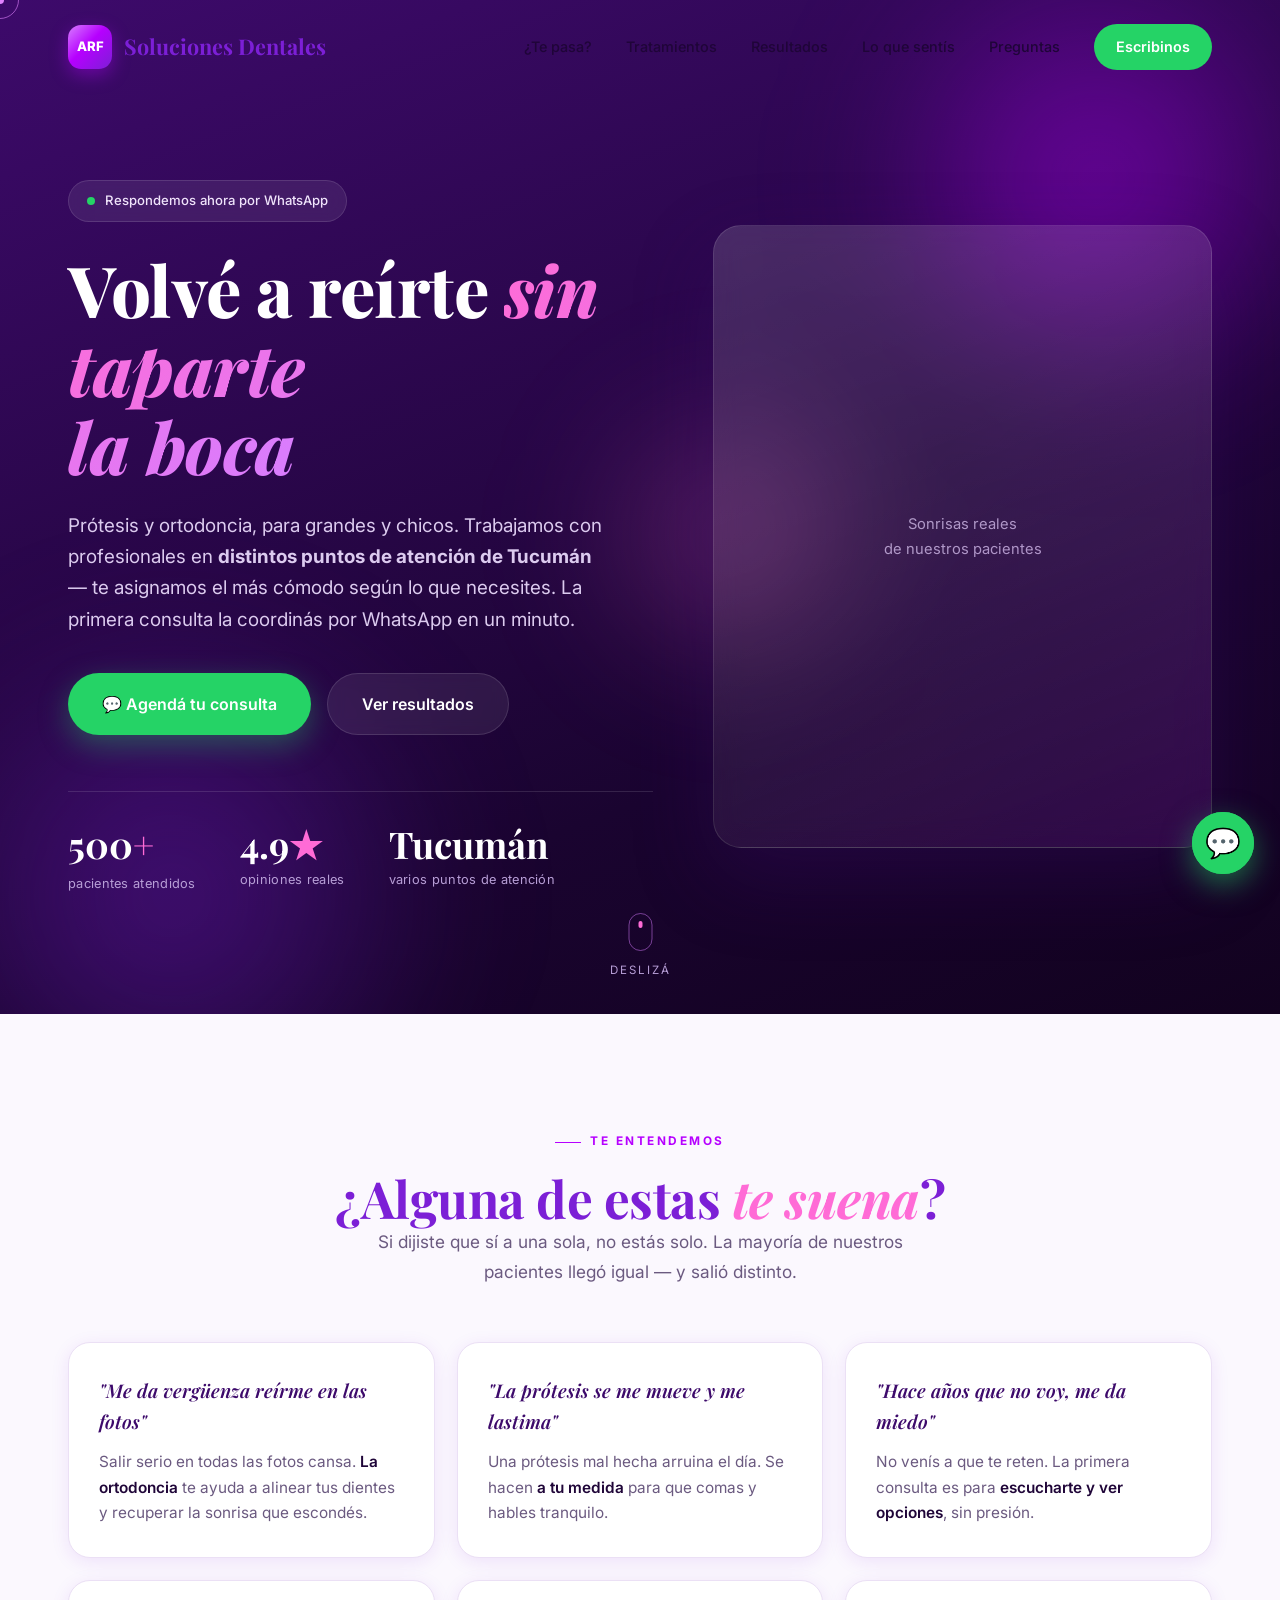
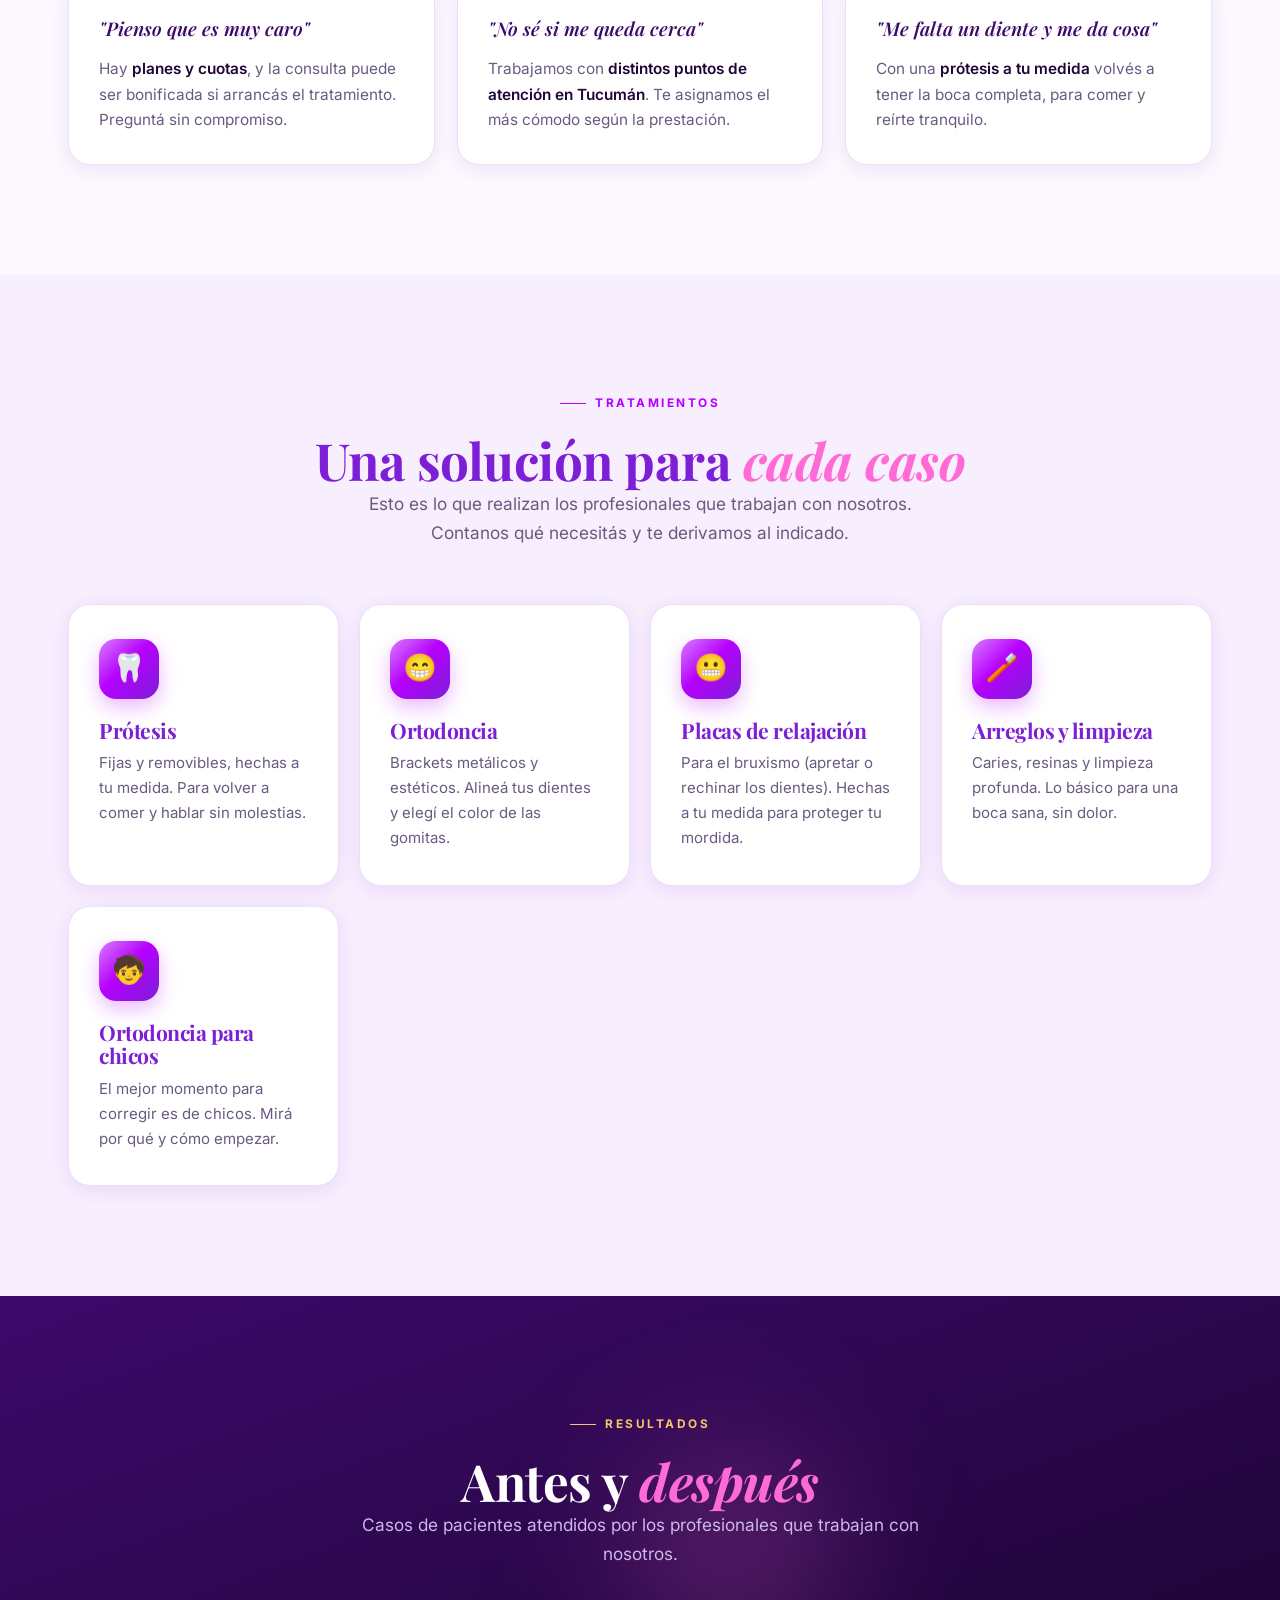
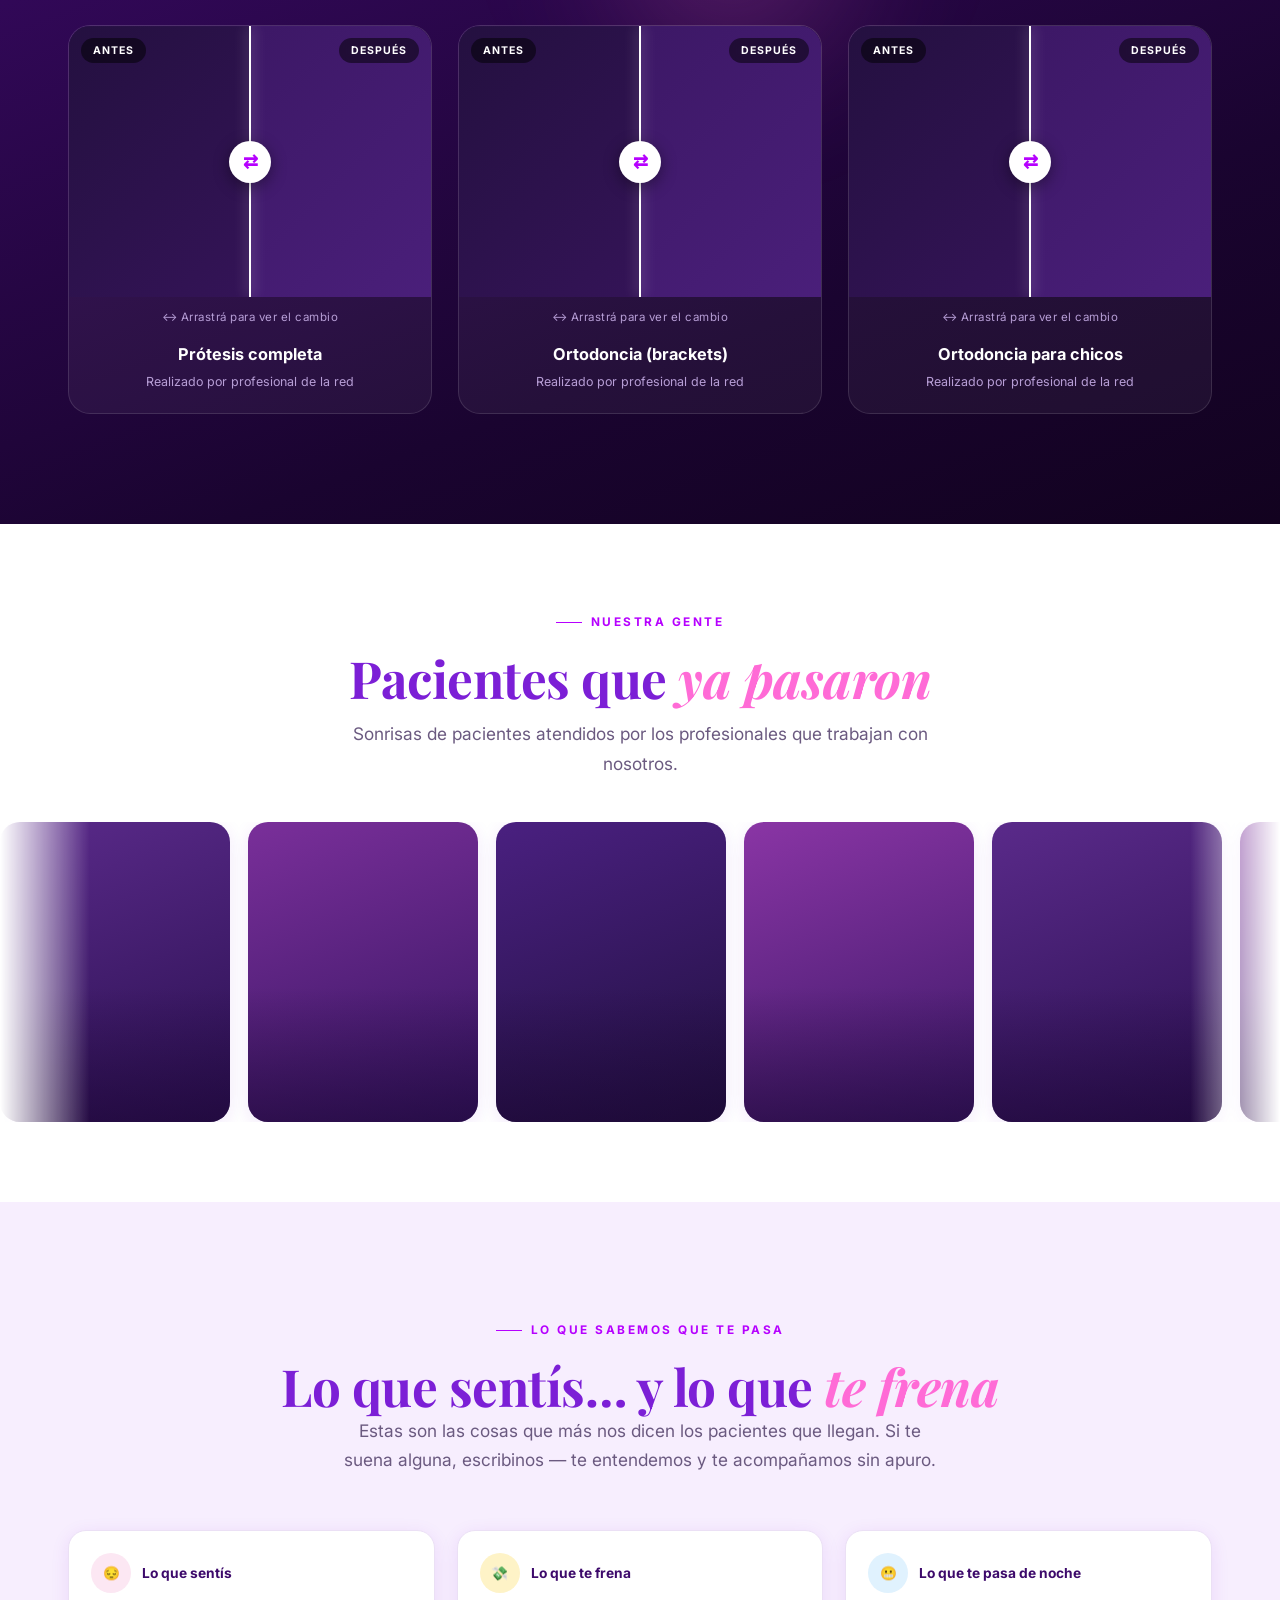
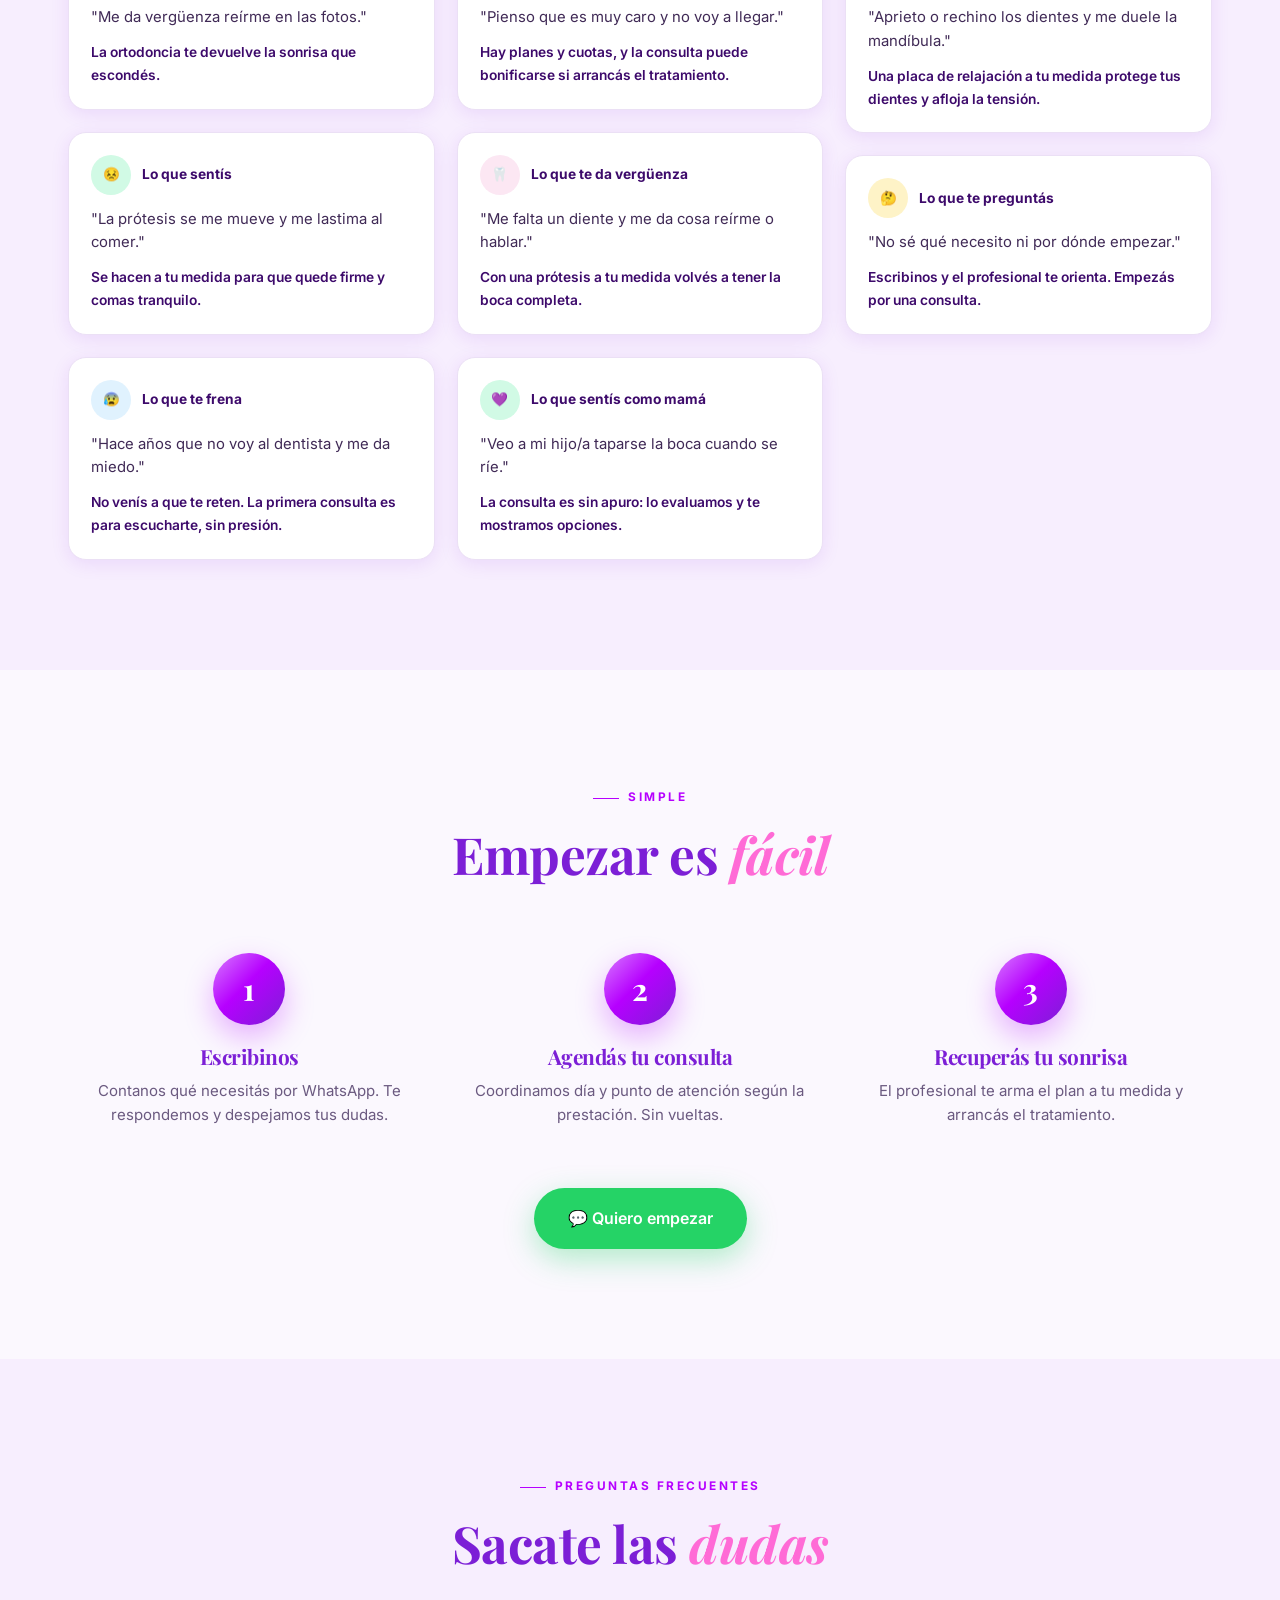
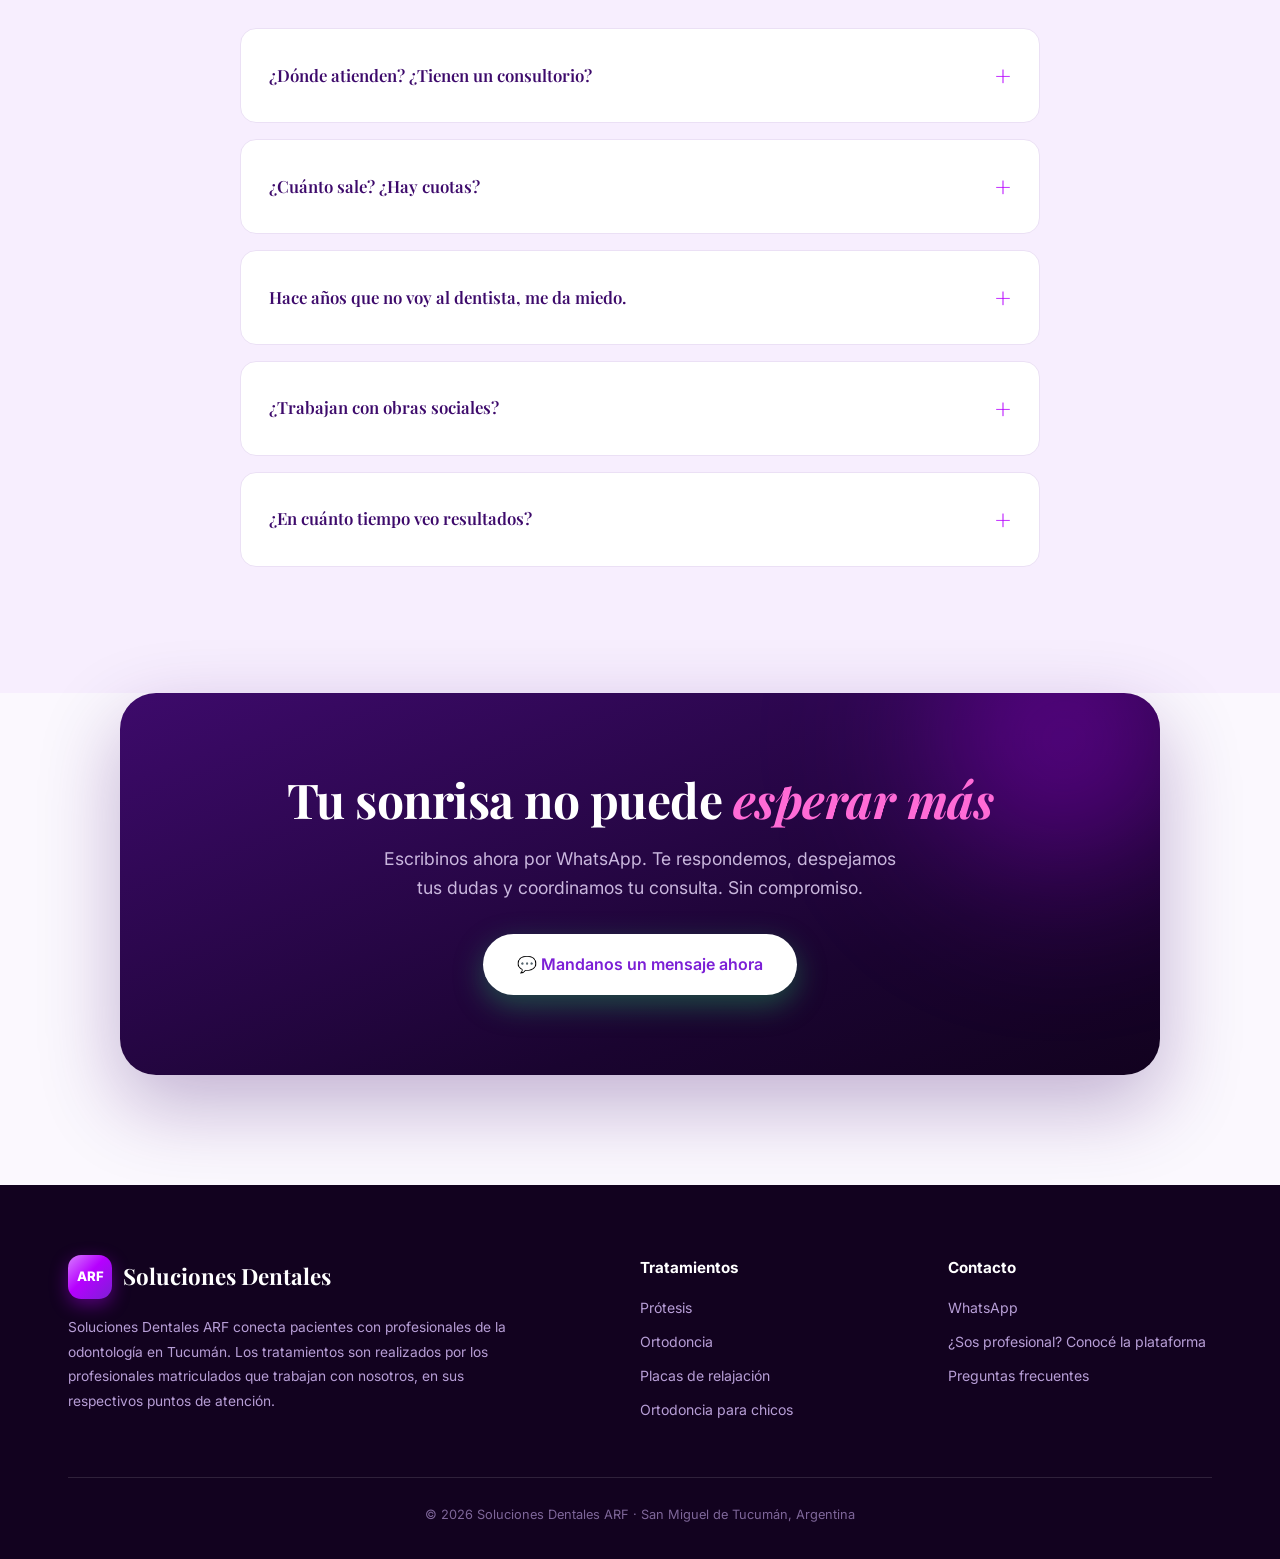
==== commit a78575e0: "fix(landing): home carga fotos del CRM (manifest) + limpieza de textos FOTOS: la home (landing 'gene" ====
--- a/web/index.html
+++ b/web/index.html
@@ -18,7 +18,7 @@
 <noscript><img height="1" width="1" style="display:none" src="https://www.facebook.com/tr?id=951637091057163&ev=PageView&noscript=1"/></noscript>
 <!-- End Meta Pixel -->
 <title>Soluciones Dentales ARF | Recuperá tu sonrisa en Tucumán</title>
-<meta name="description" content="Prótesis, ortodoncia, blanqueamiento, implantes y más. Trabajamos con profesionales en distintos puntos de atención de Tucumán. Escribinos por WhatsApp y agendá tu consulta.">
+<meta name="description" content="Prótesis, ortodoncia y ortodoncia para chicos. Trabajamos con profesionales en distintos puntos de atención de Tucumán. Escribinos por WhatsApp y agendá tu consulta.">
 <meta property="og:title" content="Soluciones Dentales ARF">
 <meta property="og:description" content="Recuperá tu sonrisa. Distintos puntos de atención en Tucumán. Escribinos por WhatsApp.">
 <meta property="og:type" content="website">
@@ -69,7 +69,7 @@
 .sub{font-size:1.08rem;color:var(--muted);max-width:600px;line-height:1.7}
 .center{text-align:center}.center .sub{margin-left:auto;margin-right:auto}
 .ph{position:relative}
-.ph::before{content:'foto real';position:absolute;top:8px;left:8px;z-index:6;background:rgba(255,255,255,.85);color:var(--violet);font-size:.58rem;font-weight:700;letter-spacing:.5px;padding:2px 7px;border-radius:20px;text-transform:uppercase}
+.ph::before{content:'';display:none}
 
 /* buttons */
 .btn{position:relative;display:inline-flex;align-items:center;justify-content:center;gap:11px;padding:17px 34px;border-radius:40px;font-weight:600;font-size:1rem;text-decoration:none;border:none;cursor:pointer;transition:.35s var(--ease);overflow:hidden}
@@ -243,7 +243,7 @@
 @media(max-width:1150px) and (min-width:901px){.rev-grid{columns:2}}
 </style>
 </head>
-<body>
+<body data-landing="general">
 
 <div class="cursor"></div><div class="cursor-r"></div>
 
@@ -273,7 +273,7 @@
       <div>
         <div class="hero-badge rv"><span class="dot"></span> Respondemos ahora por WhatsApp</div>
         <h1 class="rv d1">Volvé a reírte <span class="it">sin taparte<br>la boca</span></h1>
-        <p class="lead rv d2">Prótesis, ortodoncia, blanqueamiento, implantes y más. Trabajamos con profesionales en <b>distintos puntos de atención de Tucumán</b> — te asignamos el más cómodo según lo que necesites. La primera consulta la coordinás por WhatsApp en un minuto.</p>
+        <p class="lead rv d2">Prótesis y ortodoncia, para grandes y chicos. Trabajamos con profesionales en <b>distintos puntos de atención de Tucumán</b> — te asignamos el más cómodo según lo que necesites. La primera consulta la coordinás por WhatsApp en un minuto.</p>
         <div class="hero-cta rv d3">
           <a class="btn btn-wa" href="https://wa.me/5493815477474" target="_blank">💬 Agendá tu consulta</a>
           <a class="btn btn-glass" href="#resultados">Ver resultados</a>
@@ -284,7 +284,7 @@
           <div><div class="st-num">Tucumán</div><div class="st-lab">varios puntos de atención</div></div>
         </div>
       </div>
-      <div class="hero-card ph rv d2"><div class="ph-t">Foto o video real<br>del paciente sonriendo<br><span style="opacity:.6">(o el UGC de HeyGen)</span></div></div>
+      <div class="hero-card ph rv d2"><div class="ph-t">Sonrisas reales<br>de nuestros pacientes</div></div>
     </div>
   </div>
   <div class="scroll-cue"><div class="mouse"></div>Deslizá</div>
@@ -297,12 +297,12 @@
     <h2 class="h-sec rv d1">¿Alguna de estas <span class="it">te suena</span>?</h2>
     <p class="sub rv d2">Si dijiste que sí a una sola, no estás solo. La mayoría de nuestros pacientes llegó igual — y salió distinto.</p>
     <div class="pains" style="text-align:left">
-      <div class="pain rv d1"><div class="q">"Me da vergüenza reírme en las fotos"</div><div class="a">Salir serio en todas las fotos cansa. <b>La ortodoncia y el blanqueamiento</b> te devuelven la sonrisa que escondés.</div></div>
+      <div class="pain rv d1"><div class="q">"Me da vergüenza reírme en las fotos"</div><div class="a">Salir serio en todas las fotos cansa. <b>La ortodoncia</b> te ayuda a alinear tus dientes y recuperar la sonrisa que escondés.</div></div>
       <div class="pain rv d2"><div class="q">"La prótesis se me mueve y me lastima"</div><div class="a">Una prótesis mal hecha arruina el día. Se hacen <b>a tu medida</b> para que comas y hables tranquilo.</div></div>
       <div class="pain rv d3"><div class="q">"Hace años que no voy, me da miedo"</div><div class="a">No venís a que te reten. La primera consulta es para <b>escucharte y ver opciones</b>, sin presión.</div></div>
       <div class="pain rv d1"><div class="q">"Pienso que es muy caro"</div><div class="a">Hay <b>planes y cuotas</b>, y la consulta puede ser bonificada si arrancás el tratamiento. Preguntá sin compromiso.</div></div>
       <div class="pain rv d2"><div class="q">"No sé si me queda cerca"</div><div class="a">Trabajamos con <b>distintos puntos de atención en Tucumán</b>. Te asignamos el más cómodo según la prestación.</div></div>
-      <div class="pain rv d3"><div class="q">"Me falta un diente y me da cosa"</div><div class="a">Desde <b>implantes</b> hasta prótesis, hay una solución para volver a tener la boca completa.</div></div>
+      <div class="pain rv d3"><div class="q">"Me falta un diente y me da cosa"</div><div class="a">Con una <b>prótesis a tu medida</b> volvés a tener la boca completa, para comer y reírte tranquilo.</div></div>
     </div>
   </div>
 </section>
@@ -316,9 +316,8 @@
     <div class="serv" style="text-align:left">
       <a class="sv rv d1" href="/protesis" style="text-decoration:none"><div class="sv-ic">🦷</div><h3>Prótesis</h3><p>Fijas y removibles, hechas a tu medida. Para volver a comer y hablar sin molestias.</p></a>
       <a class="sv rv d2" href="/ortodoncia" style="text-decoration:none"><div class="sv-ic">😁</div><h3>Ortodoncia</h3><p>Brackets metálicos y estéticos. Alineá tus dientes y elegí el color de las gomitas.</p></a>
-      <div class="sv rv d3"><div class="sv-ic">✨</div><h3>Blanqueamiento</h3><p>Dientes más blancos en sesiones cortas. En consultorio o para hacer en casa.</p></div>
-      <div class="sv rv d1"><div class="sv-ic">🔩</div><h3>Implantes y coronas</h3><p>Recuperá las piezas que perdiste, con aspecto y función natural.</p></div>
-      <div class="sv rv d2"><div class="sv-ic">🪥</div><h3>Arreglos y limpieza</h3><p>Caries, resinas y limpieza profunda. Lo básico para una boca sana, sin dolor.</p></div>
+      <div class="sv rv d3"><div class="sv-ic">😬</div><h3>Placas de relajación</h3><p>Para el bruxismo (apretar o rechinar los dientes). Hechas a tu medida para proteger tu mordida.</p></div>
+      <div class="sv rv d1"><div class="sv-ic">🪥</div><h3>Arreglos y limpieza</h3><p>Caries, resinas y limpieza profunda. Lo básico para una boca sana, sin dolor.</p></div>
       <a class="sv rv d3" href="/ortodoncia-ninos" style="text-decoration:none"><div class="sv-ic">🧒</div><h3>Ortodoncia para chicos</h3><p>El mejor momento para corregir es de chicos. Mirá por qué y cómo empezar.</p></a>
     </div>
   </div>
@@ -332,8 +331,6 @@
     <h2 class="h-sec rv d1">Antes y <span class="it">después</span></h2>
     <p class="sub rv d2">Casos de pacientes atendidos por los profesionales que trabajan con nosotros.</p>
     <div class="ba-grid">
-      <!-- Para cada caso: poné 2 fotos en una carpeta "img/" al lado de este HTML,
-           con estos nombres exactos (antes-1.jpg / despues-1.jpg, etc). Listo. -->
       <div class="ba-card rv d1">
         <div class="ba-slider">
           <div class="ba-lyr ba-despues" style="background-image:linear-gradient(135deg,#37155E,#4a1f7a),url('img/despues-1.jpg')"></div>
@@ -362,7 +359,7 @@
           <div class="ba-handle"></div>
         </div>
         <div class="ba-hint">↔ Arrastrá para ver el cambio</div>
-        <div class="ba-meta"><div class="svc">Blanqueamiento</div><div class="by">Realizado por profesional de la red</div></div>
+        <div class="ba-meta"><div class="svc">Ortodoncia para chicos</div><div class="by">Realizado por profesional de la red</div></div>
       </div>
     </div>
   </div>
@@ -373,7 +370,7 @@
   <div class="wrap mq-head">
     <span class="eyebrow rv">Nuestra gente</span>
     <h2 class="h-sec rv d1">Pacientes que <span class="it">ya pasaron</span></h2>
-    <p class="sub rv d2" style="margin:12px auto 0">Poné acá fotos reales (con consentimiento): sonrisas, momentos del tratamiento, el día del alta. Van en la carpeta img/ con nombres galeria-1.jpg, galeria-2.jpg… hasta galeria-8.jpg.</p>
+    <p class="sub rv d2" style="margin:12px auto 0">Sonrisas de pacientes atendidos por los profesionales que trabajan con nosotros.</p>
   </div>
   <div class="marquee">
     <div class="mq-track">
@@ -406,13 +403,13 @@
     <h2 class="h-sec rv d1">Lo que sentís… y lo que <span class="it">te frena</span></h2>
     <p class="sub rv d2">Estas son las cosas que más nos dicen los pacientes que llegan. Si te suena alguna, escribinos — te entendemos y te acompañamos sin apuro.</p>
     <div class="rev-grid" style="text-align:left">
-      <div class="rev rv d1"><div class="top"><div class="av c1">😔</div><div style="min-width:0"><div class="nm" style="text-transform:none">Lo que sentís</div></div></div><div class="txt">"Me da vergüenza reírme en las fotos."</div><div style="margin-top:11px;font-size:.86rem;color:var(--violet-d);font-weight:600">La ortodoncia y el blanqueamiento te devuelven la sonrisa que escondés.</div></div>
+      <div class="rev rv d1"><div class="top"><div class="av c1">😔</div><div style="min-width:0"><div class="nm" style="text-transform:none">Lo que sentís</div></div></div><div class="txt">"Me da vergüenza reírme en las fotos."</div><div style="margin-top:11px;font-size:.86rem;color:var(--violet-d);font-weight:600">La ortodoncia te devuelve la sonrisa que escondés.</div></div>
       <div class="rev rv d2"><div class="top"><div class="av c2">😣</div><div style="min-width:0"><div class="nm" style="text-transform:none">Lo que sentís</div></div></div><div class="txt">"La prótesis se me mueve y me lastima al comer."</div><div style="margin-top:11px;font-size:.86rem;color:var(--violet-d);font-weight:600">Se hacen a tu medida para que quede firme y comas tranquilo.</div></div>
       <div class="rev rv d3"><div class="top"><div class="av c3">😰</div><div style="min-width:0"><div class="nm" style="text-transform:none">Lo que te frena</div></div></div><div class="txt">"Hace años que no voy al dentista y me da miedo."</div><div style="margin-top:11px;font-size:.86rem;color:var(--violet-d);font-weight:600">No venís a que te reten. La primera consulta es para escucharte, sin presión.</div></div>
       <div class="rev rv d1"><div class="top"><div class="av c4">💸</div><div style="min-width:0"><div class="nm" style="text-transform:none">Lo que te frena</div></div></div><div class="txt">"Pienso que es muy caro y no voy a llegar."</div><div style="margin-top:11px;font-size:.86rem;color:var(--violet-d);font-weight:600">Hay planes y cuotas, y la consulta puede bonificarse si arrancás el tratamiento.</div></div>
-      <div class="rev rv d2"><div class="top"><div class="av c1">🦷</div><div style="min-width:0"><div class="nm" style="text-transform:none">Lo que te da vergüenza</div></div></div><div class="txt">"Me falta un diente y me da cosa reírme o hablar."</div><div style="margin-top:11px;font-size:.86rem;color:var(--violet-d);font-weight:600">Desde implantes hasta prótesis, hay una solución para volver a tu boca completa.</div></div>
+      <div class="rev rv d2"><div class="top"><div class="av c1">🦷</div><div style="min-width:0"><div class="nm" style="text-transform:none">Lo que te da vergüenza</div></div></div><div class="txt">"Me falta un diente y me da cosa reírme o hablar."</div><div style="margin-top:11px;font-size:.86rem;color:var(--violet-d);font-weight:600">Con una prótesis a tu medida volvés a tener la boca completa.</div></div>
       <div class="rev rv d3"><div class="top"><div class="av c2">💜</div><div style="min-width:0"><div class="nm" style="text-transform:none">Lo que sentís como mamá</div></div></div><div class="txt">"Veo a mi hijo/a taparse la boca cuando se ríe."</div><div style="margin-top:11px;font-size:.86rem;color:var(--violet-d);font-weight:600">La consulta es sin apuro: lo evaluamos y te mostramos opciones.</div></div>
-      <div class="rev rv d1"><div class="top"><div class="av c3">✨</div><div style="min-width:0"><div class="nm" style="text-transform:none">Lo que querés</div></div></div><div class="txt">"Tengo los dientes opacos o amarillos."</div><div style="margin-top:11px;font-size:.86rem;color:var(--violet-d);font-weight:600">El blanqueamiento se nota enseguida, en sesiones cortas.</div></div>
+      <div class="rev rv d1"><div class="top"><div class="av c3">😬</div><div style="min-width:0"><div class="nm" style="text-transform:none">Lo que te pasa de noche</div></div></div><div class="txt">"Aprieto o rechino los dientes y me duele la mandíbula."</div><div style="margin-top:11px;font-size:.86rem;color:var(--violet-d);font-weight:600">Una placa de relajación a tu medida protege tus dientes y afloja la tensión.</div></div>
       <div class="rev rv d2"><div class="top"><div class="av c4">🤔</div><div style="min-width:0"><div class="nm" style="text-transform:none">Lo que te preguntás</div></div></div><div class="txt">"No sé qué necesito ni por dónde empezar."</div><div style="margin-top:11px;font-size:.86rem;color:var(--violet-d);font-weight:600">Escribinos y el profesional te orienta. Empezás por una consulta.</div></div>
     </div>
   </div>
@@ -442,7 +439,7 @@
       <details class="fa rv d1"><summary>¿Cuánto sale? ¿Hay cuotas?</summary><div class="ans">Depende del tratamiento y de tu caso. Hay opciones de pago en cuotas, y en muchos casos la consulta de evaluación se bonifica si arrancás el tratamiento ese día. Escribinos y te pasamos el precio exacto.</div></details>
       <details class="fa rv d1"><summary>Hace años que no voy al dentista, me da miedo.</summary><div class="ans">Es más común de lo que pensás. La primera consulta es para escucharte y mostrarte opciones, sin juzgar y sin presión. Vos decidís cómo seguir.</div></details>
       <details class="fa rv d1"><summary>¿Trabajan con obras sociales?</summary><div class="ans">Por el momento la atención es particular. Justamente por eso ofrecemos planes y cuotas para que el tratamiento sea accesible.</div></details>
-      <details class="fa rv d1"><summary>¿En cuánto tiempo veo resultados?</summary><div class="ans">Varía según el tratamiento: un blanqueamiento se nota enseguida, la ortodoncia es un proceso de meses. En la consulta el profesional te da un tiempo estimado real para tu caso.</div></details>
+      <details class="fa rv d1"><summary>¿En cuánto tiempo veo resultados?</summary><div class="ans">Varía según el tratamiento: una prótesis puede estar lista en pocas semanas, la ortodoncia es un proceso de meses. En la consulta el profesional te da un tiempo estimado real para tu caso.</div></details>
     </div>
   </div>
 </section>
@@ -467,7 +464,7 @@
       </div>
       <div class="f-col">
         <h4>Tratamientos</h4>
-        <a href="/protesis">Prótesis</a><a href="/ortodoncia">Ortodoncia</a><a href="#servicios">Blanqueamiento</a><a href="/ortodoncia-ninos">Ortodoncia para chicos</a>
+        <a href="/protesis">Prótesis</a><a href="/ortodoncia">Ortodoncia</a><a href="#servicios">Placas de relajación</a><a href="/ortodoncia-ninos">Ortodoncia para chicos</a>
       </div>
       <div class="f-col">
         <h4>Contacto</h4>
@@ -553,5 +550,44 @@
 })();
 </script>
 
+<script>
+// Cargar fotos reales del panel del CRM (manifest en Supabase). Igual que las
+// subpáginas: la foto subida desde "Fotos landings" aparece sin redeploy.
+(function(){
+  var landing = document.body.getAttribute('data-landing');
+  if(!landing) return;
+  var BASE = 'https://jamvwqtnaoottdgbztuw.supabase.co/storage/v1/object/public/professional-portfolio/landings/';
+  fetch(BASE + landing + '/manifest.json?t=' + Date.now())
+    .then(function(r){ return r.ok ? r.json() : null; })
+    .then(function(m){
+      if(!m) return;
+      if(m.hero){
+        var hc = document.querySelector('.hero-card');
+        if(hc){ hc.classList.remove('ph'); hc.innerHTML=''; hc.style.backgroundImage="url('"+m.hero+"')"; hc.style.backgroundSize='cover'; hc.style.backgroundPosition='center'; }
+      }
+      var cards = document.querySelectorAll('.ba-card');
+      (m.before_after||[]).forEach(function(row){
+        var card = cards[(row.idx||1)-1];
+        if(!card) return;
+        var ant = card.querySelector('.ba-antes'), des = card.querySelector('.ba-despues');
+        if(row.antes && ant){ ant.classList.remove('ph'); ant.style.backgroundImage="url('"+row.antes+"')"; }
+        if(row.despues && des){ des.classList.remove('ph'); des.style.backgroundImage="url('"+row.despues+"')"; }
+      });
+      var gal = (m.gallery||[]).filter(function(g){ return g.url; });
+      if(gal.length){
+        var track = document.querySelector('.mq-track');
+        if(track){
+          var html='';
+          for(var pass=0; pass<2; pass++){
+            gal.forEach(function(g){ html += '<div class="mq-item" style="background-image:url(\''+g.url+'\');background-size:cover;background-position:center"></div>'; });
+          }
+          track.innerHTML = html;
+        }
+      }
+    })
+    .catch(function(){});
+})();
+</script>
+
 </body>
 </html>
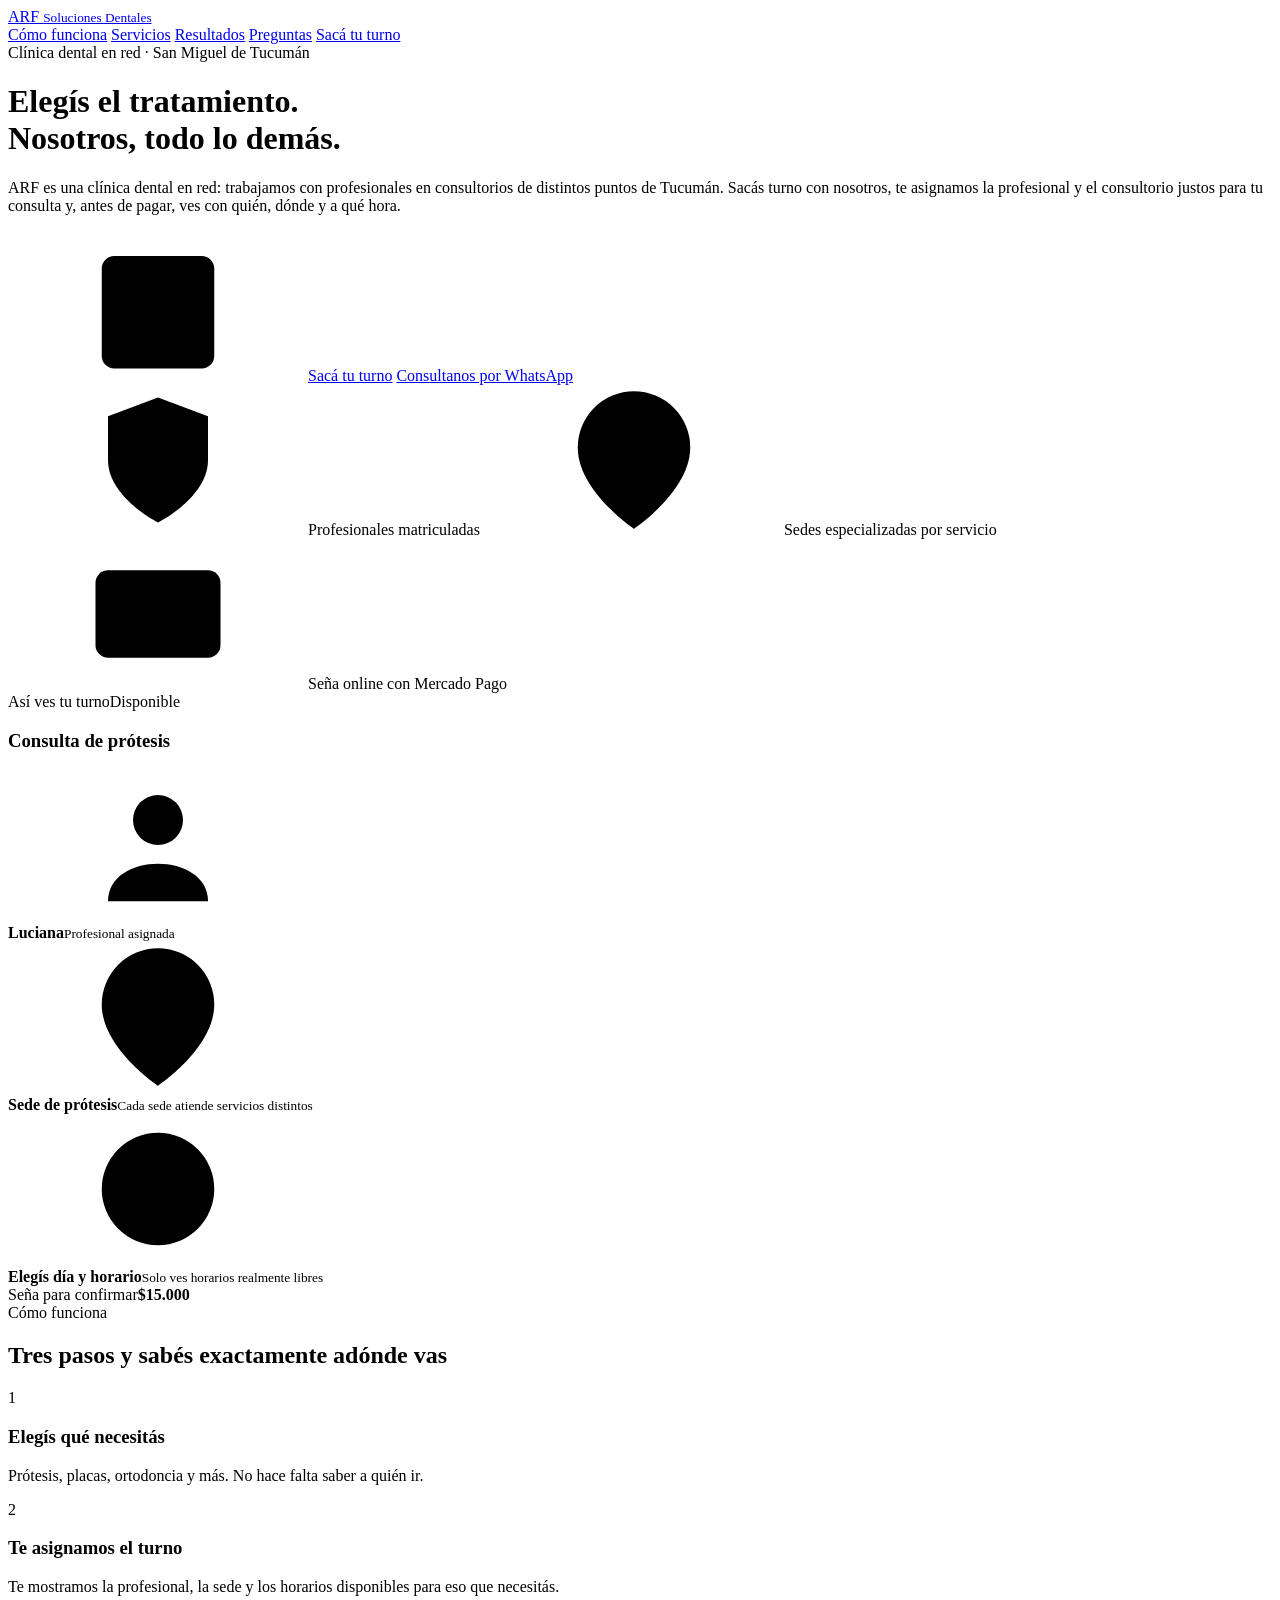
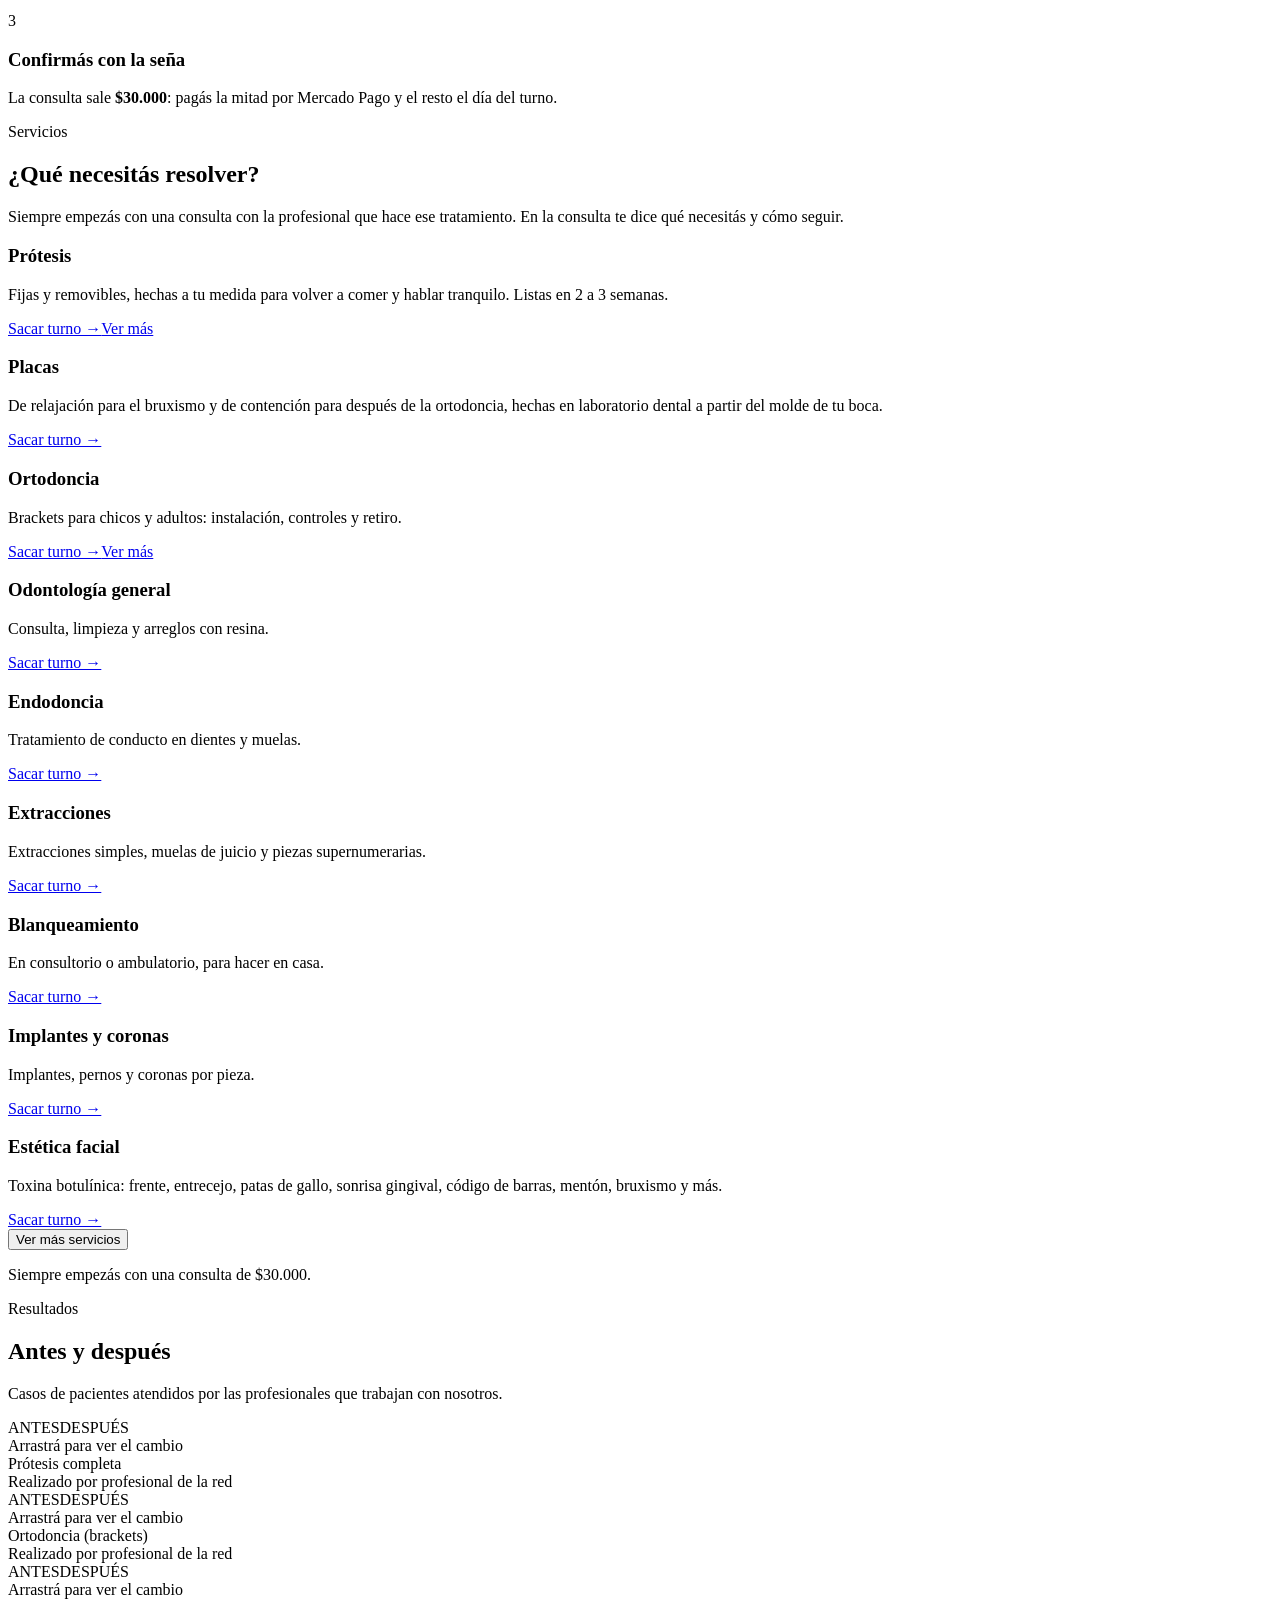
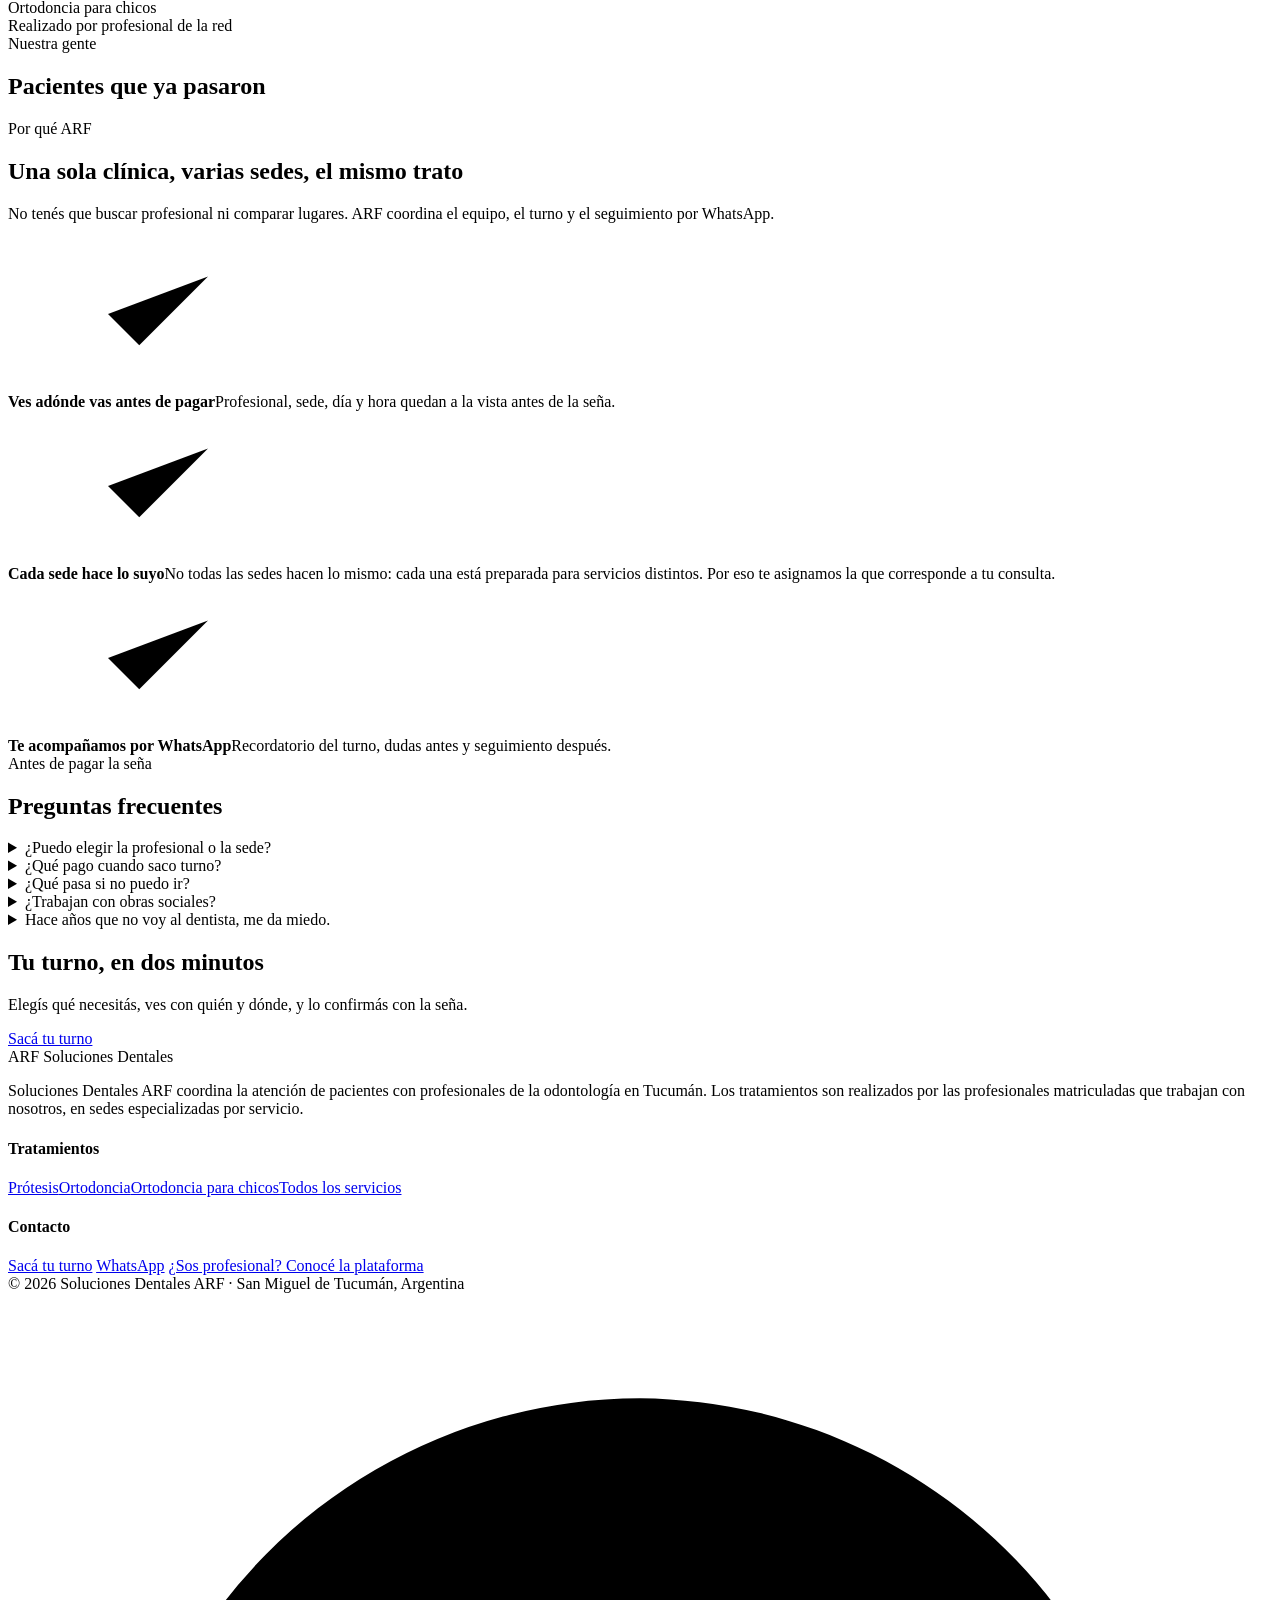
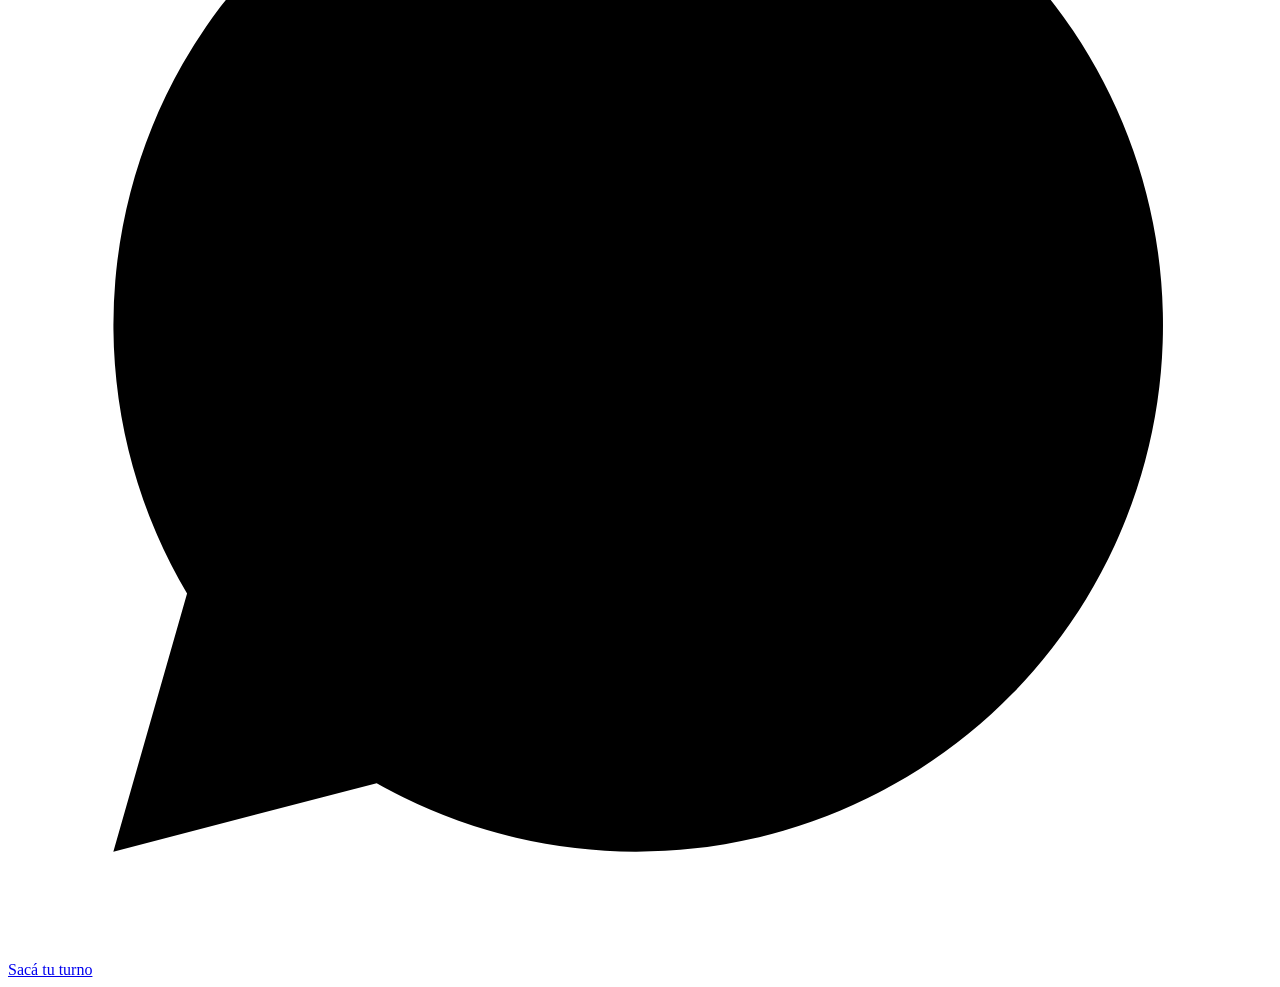
==== commit e4daddec: "feat(home): home nueva de clinica en red (web/index.html) Co-Authored-By: Claude Opus 5.5 <noreply@a" ====
--- a/web/index.html
+++ b/web/index.html
@@ -17,505 +17,221 @@
 </script>
 <noscript><img height="1" width="1" style="display:none" src="https://www.facebook.com/tr?id=951637091057163&ev=PageView&noscript=1"/></noscript>
 <!-- End Meta Pixel -->
-<title>Soluciones Dentales ARF | Recuperá tu sonrisa en Tucumán</title>
-<meta name="description" content="Prótesis, ortodoncia y ortodoncia para chicos. Trabajamos con profesionales en distintos puntos de atención de Tucumán. Escribinos por WhatsApp y agendá tu consulta.">
-<meta property="og:title" content="Soluciones Dentales ARF">
-<meta property="og:description" content="Recuperá tu sonrisa. Distintos puntos de atención en Tucumán. Escribinos por WhatsApp.">
+<title>Soluciones Dentales ARF | Clínica dental en red en Tucumán — Sacá tu turno online</title>
+<meta name="description" content="Clínica dental en red en Tucumán. Elegís qué necesitás, te asignamos la profesional y la sede justas, y antes de pagar ves con quién, dónde y a qué hora. Sacá tu turno online.">
+<meta property="og:title" content="Soluciones Dentales ARF — Sacá tu turno online">
+<meta property="og:description" content="Elegís el tratamiento, nosotros todo lo demás. Profesionales matriculadas y sedes especializadas en Tucumán.">
 <meta property="og:type" content="website">
+<meta name="theme-color" content="#1A0430">
 <link rel="preconnect" href="https://fonts.googleapis.com">
-<link href="https://fonts.googleapis.com/css2?family=Playfair+Display:ital,wght@0,500;0,600;0,700;0,800;1,500;1,600&family=Inter:wght@300;400;500;600;700;800&display=swap" rel="stylesheet">
-<style>
-*{margin:0;padding:0;box-sizing:border-box}
-:root{
-  --violet:#7C1FD6; --violet-d:#3D0A6B; --violet-deep:#1A0430; --violet-ink:#12021F;
-  --magenta:#B600FF; --magenta-l:#D87DFF; --pink:#FF6BD6; --gold:#F5C56B;
-  --soft:#F7EEFE; --bg:#FBF8FE; --white:#fff; --text:#1F0538; --muted:#6B5A80;
-  --border:#EBE0F5; --wa:#25D366; --star:#FFB800;
-  --line:rgba(255,255,255,.12);
-  --g-magenta:linear-gradient(135deg,#D87DFF 0%,#B600FF 45%,#7C1FD6 100%);
-  --g-deep:linear-gradient(160deg,#3D0A6B 0%,#1A0430 70%,#12021F 100%);
-  --glow:0 0 60px rgba(182,0,255,.35);
-  --sh-sm:0 4px 18px rgba(124,31,214,.10);
-  --sh-md:0 14px 40px rgba(124,31,214,.16);
-  --sh-lg:0 30px 80px rgba(60,10,107,.30);
-  --ease:cubic-bezier(.22,1,.36,1);
-}
-html{scroll-behavior:smooth;overflow-x:hidden;width:100%}
-body{font-family:'Inter',sans-serif;background:var(--bg);color:var(--text);line-height:1.65;overflow-x:hidden;width:100%;max-width:100%;-webkit-font-smoothing:antialiased}
-.wrap{max-width:1200px;margin:0 auto;padding:0 28px}
-h1,h2,h3{font-family:'Playfair Display',serif;line-height:1.12;letter-spacing:-.5px}
-section{padding:110px 0;position:relative}
-img{max-width:100%;display:block}
-a{color:inherit}
-
-/* ---- custom cursor ---- */
-.cursor,.cursor-r{position:fixed;top:0;left:0;border-radius:50%;pointer-events:none;z-index:9999;mix-blend-mode:screen;transform:translate(-50%,-50%);will-change:transform}
-.cursor{width:8px;height:8px;background:var(--magenta-l)}
-.cursor-r{width:38px;height:38px;border:1.5px solid rgba(216,125,255,.6);transition:width .3s var(--ease),height .3s var(--ease),background .3s}
-.cursor-r.grow{width:64px;height:64px;background:rgba(182,0,255,.10);border-color:transparent}
-@media(hover:none),(pointer:coarse){.cursor,.cursor-r{display:none}}
-
-/* ---- reveal ---- */
-.rv{opacity:0;transform:translateY(34px);transition:opacity .9s var(--ease),transform .9s var(--ease)}
-.rv.in{opacity:1;transform:none}
-.rv.d1{transition-delay:.08s}.rv.d2{transition-delay:.16s}.rv.d3{transition-delay:.24s}.rv.d4{transition-delay:.32s}.rv.d5{transition-delay:.4s}
-
-/* helpers */
-.eyebrow{display:inline-flex;align-items:center;gap:9px;font-size:.74rem;font-weight:700;letter-spacing:2.5px;text-transform:uppercase;color:var(--magenta);margin-bottom:18px}
-.eyebrow::before{content:'';width:26px;height:1px;background:var(--magenta)}
-.eyebrow.light{color:var(--gold)}.eyebrow.light::before{background:var(--gold)}
-.h-sec{font-size:clamp(2rem,4.6vw,3.2rem);color:var(--violet);font-weight:700}
-.h-sec .it{font-style:italic;color:var(--pink)}
-.sub{font-size:1.08rem;color:var(--muted);max-width:600px;line-height:1.7}
-.center{text-align:center}.center .sub{margin-left:auto;margin-right:auto}
-.ph{position:relative}
-.ph::before{content:'';display:none}
-
-/* buttons */
-.btn{position:relative;display:inline-flex;align-items:center;justify-content:center;gap:11px;padding:17px 34px;border-radius:40px;font-weight:600;font-size:1rem;text-decoration:none;border:none;cursor:pointer;transition:.35s var(--ease);overflow:hidden}
-.btn-wa{background:var(--wa);color:#fff;box-shadow:0 10px 30px rgba(37,211,102,.35)}
-.btn-wa:hover{transform:translateY(-3px);box-shadow:0 16px 44px rgba(37,211,102,.5)}
-.btn-glass{background:rgba(255,255,255,.08);color:#fff;border:1px solid var(--line);backdrop-filter:blur(8px)}
-.btn-glass:hover{background:rgba(255,255,255,.16);transform:translateY(-3px)}
-.btn-ghost{background:transparent;color:var(--violet);border:1.5px solid var(--border)}
-.btn-ghost:hover{border-color:var(--magenta);color:var(--magenta);transform:translateY(-3px)}
-
-/* ---- NAV ---- */
-nav{position:fixed;top:0;left:0;right:0;z-index:200;transition:.4s var(--ease)}
-.nav-in{display:flex;justify-content:space-between;align-items:center;max-width:1200px;margin:0 auto;padding:24px 28px;transition:.4s var(--ease)}
-nav.scrolled{background:rgba(251,248,254,.82);backdrop-filter:blur(18px);border-bottom:1px solid var(--border)}
-nav.scrolled .nav-in{padding:14px 28px}
-.logo{display:flex;align-items:center;gap:12px;font-family:'Playfair Display',serif;font-size:1.35rem;font-weight:700;color:var(--violet)}
-.logo-icon{width:44px;height:44px;background:var(--g-magenta);border-radius:13px;display:flex;align-items:center;justify-content:center;color:#fff;font-size:.82rem;font-weight:800;font-family:'Inter',sans-serif;box-shadow:0 6px 18px rgba(182,0,255,.4)}
-.nav-links{display:flex;gap:34px;align-items:center}
-.nav-links a{text-decoration:none;font-size:.9rem;font-weight:500;color:var(--text);position:relative;transition:.2s}
-.nav-links a:not(.nav-cta)::after{content:'';position:absolute;left:0;bottom:-5px;width:0;height:2px;background:var(--magenta);transition:.3s var(--ease)}
-.nav-links a:not(.nav-cta):hover::after{width:100%}
-.nav-cta{background:var(--wa);color:#fff !important;padding:11px 22px;border-radius:30px;font-weight:600 !important}
-.menu-t{display:none;background:none;border:none;font-size:1.5rem;color:var(--violet);cursor:pointer}
-
-/* ---- HERO ---- */
-.hero{position:relative;background:var(--g-deep);color:#fff;padding:180px 0 120px;overflow:hidden;min-height:100vh;display:flex;align-items:center}
-.hero .wrap{position:relative;z-index:3}
-.blob{position:absolute;border-radius:50%;filter:blur(60px);z-index:1;will-change:transform}
-.blob.b1{top:-8%;right:-6%;width:520px;height:520px;background:radial-gradient(circle,rgba(182,0,255,.5),transparent 68%)}
-.blob.b2{bottom:-18%;left:-10%;width:600px;height:600px;background:radial-gradient(circle,rgba(124,31,214,.42),transparent 70%)}
-.blob.b3{top:36%;left:44%;width:340px;height:340px;background:radial-gradient(circle,rgba(255,107,214,.28),transparent 70%)}
-.hero-grid{display:grid;grid-template-columns:1.08fr .92fr;gap:60px;align-items:center;position:relative;z-index:3}
-.hero-badge{display:inline-flex;align-items:center;gap:10px;background:rgba(255,255,255,.08);border:1px solid var(--line);backdrop-filter:blur(10px);padding:9px 18px;border-radius:30px;font-size:.82rem;font-weight:500;color:#F0E4FB;margin-bottom:28px}
-.hero-badge .dot{width:8px;height:8px;background:var(--wa);border-radius:50%;box-shadow:0 0 0 0 rgba(37,211,102,.6);animation:pulse 2s infinite}
-@keyframes pulse{0%{box-shadow:0 0 0 0 rgba(37,211,102,.55)}70%{box-shadow:0 0 0 10px rgba(37,211,102,0)}100%{box-shadow:0 0 0 0 rgba(37,211,102,0)}}
-.hero h1{font-size:clamp(2.6rem,6vw,4.4rem);font-weight:800;margin-bottom:24px;color:#fff}
-.hero h1 .it{font-style:italic;background:linear-gradient(120deg,#FF6BD6,#D87DFF);-webkit-background-clip:text;background-clip:text;-webkit-text-fill-color:transparent}
-.hero p.lead{font-size:1.18rem;color:#DCCBEF;max-width:540px;margin-bottom:38px}
-.hero-cta{display:flex;gap:16px;flex-wrap:wrap}
-.hero-stats{display:flex;gap:44px;margin-top:56px;padding-top:34px;border-top:1px solid var(--line);flex-wrap:wrap}
-.st-num{font-family:'Playfair Display',serif;font-size:2.3rem;font-weight:700;color:#fff;line-height:1}
-.st-num .u{color:var(--pink)}
-.st-lab{font-size:.8rem;color:#B79ED6;margin-top:6px;letter-spacing:.3px}
-.hero-card{position:relative;aspect-ratio:4/5;border-radius:28px;background:linear-gradient(160deg,rgba(255,255,255,.14),rgba(255,255,255,.03));border:1px solid var(--line);backdrop-filter:blur(14px);box-shadow:var(--sh-lg);display:flex;align-items:center;justify-content:center;text-align:center;color:#D9C6F0;font-size:.92rem;padding:30px;overflow:hidden}
-.hero-card .ph-t{opacity:.75;line-height:1.7}
-.hero-card::after{content:'';position:absolute;inset:0;background:linear-gradient(135deg,transparent 40%,rgba(182,0,255,.14));pointer-events:none}
-.scroll-cue{position:absolute;bottom:34px;left:50%;transform:translateX(-50%);z-index:3;color:#B79ED6;font-size:.72rem;letter-spacing:2px;text-transform:uppercase;display:flex;flex-direction:column;align-items:center;gap:10px}
-.scroll-cue .mouse{width:24px;height:38px;border:1.5px solid rgba(216,125,255,.5);border-radius:14px;position:relative}
-.scroll-cue .mouse::after{content:'';position:absolute;top:7px;left:50%;transform:translateX(-50%);width:4px;height:7px;background:var(--pink);border-radius:3px;animation:scroll 1.6s infinite}
-@keyframes scroll{0%{opacity:0;top:7px}40%{opacity:1}80%{opacity:0;top:18px}100%{opacity:0}}
-
-/* ---- DOLORES ---- */
-.pains{display:grid;grid-template-columns:repeat(auto-fit,minmax(300px,1fr));gap:22px;margin-top:56px}
-.pain{background:var(--white);border:1px solid var(--border);border-radius:22px;padding:32px 30px;box-shadow:var(--sh-sm);transition:.4s var(--ease);position:relative;overflow:hidden}
-.pain::before{content:'';position:absolute;top:0;left:0;width:100%;height:3px;background:var(--g-magenta);transform:scaleX(0);transform-origin:left;transition:.4s var(--ease)}
-.pain:hover{transform:translateY(-8px);box-shadow:var(--sh-md);border-color:transparent}
-.pain:hover::before{transform:scaleX(1)}
-.pain .q{font-family:'Playfair Display',serif;font-weight:600;color:var(--violet-d);font-size:1.18rem;margin-bottom:12px;font-style:italic}
-.pain .a{color:var(--muted);font-size:.96rem}
-.pain .a b{color:var(--text);font-weight:600}
-
-/* ---- SERVICIOS ---- */
-.serv-sec{background:var(--soft)}
-.serv{display:grid;grid-template-columns:repeat(auto-fit,minmax(250px,1fr));gap:20px;margin-top:56px}
-.sv{background:var(--white);border:1px solid var(--border);border-radius:22px;padding:34px 30px;box-shadow:var(--sh-sm);transition:.4s var(--ease)}
-.sv:hover{transform:translateY(-8px);box-shadow:var(--sh-lg)}
-.sv-ic{width:60px;height:60px;border-radius:17px;background:var(--g-magenta);display:flex;align-items:center;justify-content:center;font-size:1.7rem;margin-bottom:20px;box-shadow:0 8px 20px rgba(182,0,255,.28)}
-.sv h3{font-size:1.32rem;color:var(--violet);margin-bottom:9px}
-.sv p{color:var(--muted);font-size:.94rem}
-
-/* ---- ANTES/DESPUES ---- */
-.ba-sec{background:var(--g-deep);color:#fff;overflow:hidden}
-.ba-sec .h-sec{color:#fff}.ba-sec .sub{color:#CDB8E8}
-.ba-grid{display:grid;grid-template-columns:repeat(auto-fit,minmax(310px,1fr));gap:26px;margin-top:56px}
-.ba-card{background:rgba(255,255,255,.05);border:1px solid var(--line);border-radius:22px;overflow:hidden;transition:.4s var(--ease)}
-.ba-card:hover{transform:translateY(-6px);box-shadow:var(--sh-lg);border-color:rgba(216,125,255,.35)}
-.ba-slider{position:relative;aspect-ratio:4/3;overflow:hidden;cursor:ew-resize;user-select:none;touch-action:none;background:#241040;--pos:50%}
-.ba-lyr{position:absolute;inset:0;background-size:cover;background-position:center}
-.ba-antes{clip-path:inset(0 calc(100% - var(--pos)) 0 0)}
-.ba-tag{position:absolute;top:12px;padding:4px 12px;border-radius:20px;font-size:.66rem;font-weight:700;letter-spacing:1px;background:rgba(0,0,0,.5);backdrop-filter:blur(4px);color:#fff;z-index:3}
-.ba-tag.l{left:12px}.ba-tag.r{right:12px}
-.ba-handle{position:absolute;top:0;bottom:0;left:var(--pos);width:2px;background:#fff;transform:translateX(-1px);pointer-events:none;z-index:4;box-shadow:0 0 14px rgba(255,255,255,.6)}
-.ba-handle::after{content:'⇄';position:absolute;top:50%;left:50%;transform:translate(-50%,-50%);width:42px;height:42px;background:#fff;color:var(--magenta);border-radius:50%;display:flex;align-items:center;justify-content:center;font-size:1.1rem;font-weight:700;box-shadow:0 4px 16px rgba(0,0,0,.4)}
-.ba-hint{text-align:center;font-size:.72rem;color:#B79ED6;padding:11px 0 0;letter-spacing:.5px}
-.ba-meta{padding:14px 22px 20px}
-.ba-meta .svc{font-weight:700;font-size:1.02rem}
-.ba-meta .by{font-size:.78rem;color:#B79ED6;margin-top:4px}
-
-/* ---- CINTA DE FOTOS (marquee) ---- */
-.mq-sec{padding:80px 0;background:var(--white);overflow:hidden}
-.mq-head{text-align:center;margin-bottom:44px}
-.marquee{overflow:hidden;-webkit-mask-image:linear-gradient(90deg,transparent,#000 7%,#000 93%,transparent);mask-image:linear-gradient(90deg,transparent,#000 7%,#000 93%,transparent)}
-.mq-track{display:flex;gap:18px;width:max-content;animation:mq 48s linear infinite}
-.marquee:hover .mq-track{animation-play-state:paused}
-@keyframes mq{from{transform:translateX(0)}to{transform:translateX(calc(-50% - 9px))}}
-.mq-item{width:230px;height:300px;border-radius:20px;background-size:cover;background-position:center;flex-shrink:0;box-shadow:var(--sh-sm);position:relative;overflow:hidden}
-.mq-item::after{content:'';position:absolute;inset:0;background:linear-gradient(180deg,transparent 55%,rgba(26,4,48,.5))}
-
-/* ---- RESEÑAS (estilo marketplace) ---- */
-.rev-sec{background:var(--soft)}
-.rev-grid{columns:3;column-gap:22px;margin-top:56px}
-.rev{break-inside:avoid;background:#fff;border:1px solid var(--border);border-radius:18px;padding:22px;margin-bottom:22px;box-shadow:var(--sh-sm);transition:.35s var(--ease)}
-.rev:hover{transform:translateY(-5px);box-shadow:var(--sh-md)}
-.rev .top{display:flex;align-items:center;gap:11px;margin-bottom:13px}
-.rev .av{width:40px;height:40px;border-radius:50%;display:flex;align-items:center;justify-content:center;font-weight:800;font-size:.85rem;flex-shrink:0}
-.rev .av.c1{background:#FCE7F3;color:#BE185D}.rev .av.c2{background:#D1FAE5;color:#047857}
-.rev .av.c3{background:#E0F2FE;color:#0369A1}.rev .av.c4{background:#FEF3C7;color:#B45309}
-.rev .nm{font-weight:700;font-size:.86rem;color:var(--violet-d);text-transform:capitalize;line-height:1.2}
-.rev .dt{font-size:.7rem;color:var(--muted)}
-.rev .stars{margin-left:auto;color:var(--star);font-size:.82rem;letter-spacing:1px;flex-shrink:0}
-.rev .txt{font-size:.93rem;color:rgba(31,5,56,.85);line-height:1.6}
-
-/* ---- PASOS ---- */
-.steps{display:grid;grid-template-columns:repeat(auto-fit,minmax(250px,1fr));gap:28px;margin-top:56px}
-.step{text-align:center;padding:14px;position:relative}
-.step-n{width:72px;height:72px;border-radius:50%;background:var(--g-magenta);color:#fff;font-family:'Playfair Display',serif;font-size:1.9rem;font-weight:700;display:flex;align-items:center;justify-content:center;margin:0 auto 20px;box-shadow:0 12px 30px rgba(182,0,255,.3)}
-.step h3{font-size:1.3rem;color:var(--violet);margin-bottom:10px}
-.step p{color:var(--muted);font-size:.94rem}
-
-/* ---- FAQ ---- */
-.faq-sec{background:var(--soft)}
-.faq{max-width:800px;margin:56px auto 0}
-.fa{background:var(--white);border:1px solid var(--border);border-radius:16px;margin-bottom:16px;overflow:hidden;transition:.3s}
-.fa[open]{box-shadow:var(--sh-md);border-color:var(--magenta-l)}
-.fa summary{padding:24px 28px;font-weight:600;color:var(--violet-d);cursor:pointer;display:flex;justify-content:space-between;align-items:center;font-size:1.05rem;list-style:none;font-family:'Playfair Display',serif}
-.fa summary::-webkit-details-marker{display:none}
-.fa summary::after{content:'+';font-size:1.7rem;color:var(--magenta);font-weight:300;transition:.3s var(--ease)}
-.fa[open] summary::after{transform:rotate(135deg)}
-.fa .ans{padding:0 28px 24px;color:var(--muted);font-size:.97rem}
-
-/* ---- CTA ---- */
-.cta-sec{padding:0 0 110px}
-.cta{position:relative;background:var(--g-deep);color:#fff;text-align:center;border-radius:36px;padding:80px 40px;max-width:1040px;margin:0 auto;overflow:hidden;box-shadow:var(--sh-lg)}
-.cta .blob{filter:blur(70px)}
-.cta h2{font-size:clamp(1.9rem,4.5vw,3rem);margin-bottom:18px;position:relative;z-index:2}
-.cta p{opacity:.9;max-width:540px;margin:0 auto 32px;font-size:1.1rem;position:relative;z-index:2;color:#DCCBEF}
-.cta .btn-wa{position:relative;z-index:2;background:#fff;color:var(--violet)}
-
-/* ---- FOOTER ---- */
-footer{background:var(--violet-ink);color:#B79ED6;padding:70px 0 34px}
-.foot{display:grid;grid-template-columns:2fr 1fr 1fr;gap:44px;margin-bottom:44px}
-.f-logo{font-family:'Playfair Display',serif;font-size:1.4rem;color:#fff;font-weight:700;margin-bottom:16px;display:flex;align-items:center;gap:11px}
-.f-disc{font-size:.86rem;line-height:1.8;max-width:440px}
-.f-col h4{color:#fff;font-size:.95rem;margin-bottom:16px}
-.f-col a{display:block;color:#B79ED6;text-decoration:none;font-size:.88rem;margin-bottom:11px;transition:.2s}
-.f-col a:hover{color:var(--pink);padding-left:4px}
-.f-bot{border-top:1px solid var(--line);padding-top:26px;font-size:.8rem;text-align:center;color:#7E6699}
-
-/* ---- WA FLOAT ---- */
-.wa-float{position:fixed;bottom:26px;right:26px;z-index:250;background:var(--wa);color:#fff;width:62px;height:62px;border-radius:50%;display:flex;align-items:center;justify-content:center;font-size:1.8rem;box-shadow:0 10px 30px rgba(37,211,102,.5);text-decoration:none;transition:.3s var(--ease)}
-.wa-float:hover{transform:scale(1.1) rotate(6deg)}
-.wa-float::before{content:'';position:absolute;inset:0;border-radius:50%;border:2px solid var(--wa);animation:ring 2s infinite}
-@keyframes ring{0%{transform:scale(1);opacity:.7}100%{transform:scale(1.5);opacity:0}}
-
-@media(max-width:900px){
-  .hero-grid{grid-template-columns:1fr;gap:44px}.hero-card{display:none}
-  .nav-links{display:none}.menu-t{display:block}
-  .rev-grid{columns:1}.foot{grid-template-columns:1fr;gap:30px}
-  section{padding:72px 0}.hero{min-height:auto;padding:150px 0 90px}
-  .scroll-cue{display:none}
-}
-@media(max-width:900px){
-  nav.scrolled{background:rgba(251,248,254,.97);backdrop-filter:none;-webkit-backdrop-filter:none}
-  .blob{will-change:auto}
-}
-@media(prefers-reduced-motion:reduce){
-  .mq-track{animation:none}
-  .rv{transition:none;opacity:1;transform:none}
-  .cursor,.cursor-r{display:none}
-}
-@media(max-width:1150px) and (min-width:901px){.rev-grid{columns:2}}
-</style>
+<link href="https://fonts.googleapis.com/css2?family=Playfair+Display:ital,wght@0,600;0,700;0,800;1,600&family=Inter:wght@400;500;600;700&display=swap" rel="stylesheet">
+<link rel="stylesheet" href="/assets/arf.css">
 </head>
 <body data-landing="general">
 
-<div class="cursor"></div><div class="cursor-r"></div>
+<svg width="0" height="0" style="position:absolute" aria-hidden="true">
+  <symbol id="i-cal" viewBox="0 0 24 24"><rect x="3" y="4" width="18" height="18" rx="2"/><path d="M16 2v4M8 2v4M3 10h18"/></symbol>
+  <symbol id="i-pin" viewBox="0 0 24 24"><path d="M21 10c0 7-9 13-9 13s-9-6-9-13a9 9 0 0 1 18 0z"/><circle cx="12" cy="10" r="3"/></symbol>
+  <symbol id="i-user" viewBox="0 0 24 24"><circle cx="12" cy="8" r="4"/><path d="M4 21c0-4 4-6 8-6s8 2 8 6"/></symbol>
+  <symbol id="i-clock" viewBox="0 0 24 24"><circle cx="12" cy="12" r="9"/><path d="M12 7v5l3 2"/></symbol>
+  <symbol id="i-shield" viewBox="0 0 24 24"><path d="M12 22s8-4 8-10V5l-8-3-8 3v7c0 6 8 10 8 10z"/></symbol>
+  <symbol id="i-card" viewBox="0 0 24 24"><rect x="2" y="5" width="20" height="14" rx="2"/><path d="M2 10h20"/></symbol>
+  <symbol id="i-check" viewBox="0 0 24 24"><path d="M20 6L9 17l-5-5"/></symbol>
+</svg>
 
 <!-- NAV -->
-<nav id="nav">
+<nav id="nav" class="dark" aria-label="Principal">
   <div class="nav-in">
-    <div class="logo"><span class="logo-icon">ARF</span> Soluciones Dentales</div>
+    <a class="logo" href="/">ARF <small>Soluciones Dentales</small></a>
     <div class="nav-links">
-      <a href="#dolores">¿Te pasa?</a>
-      <a href="#servicios">Tratamientos</a>
+      <a href="#como">Cómo funciona</a>
+      <a href="#servicios">Servicios</a>
       <a href="#resultados">Resultados</a>
-      <a href="#resenas">Lo que sentís</a>
       <a href="#faq">Preguntas</a>
-      <a class="nav-cta" href="https://wa.me/5493815477474" target="_blank">Escribinos</a>
-    </div>
-    <button class="menu-t">☰</button>
+      <a class="nav-cta" href="/turno/">Sacá tu turno</a>
+    </div>
   </div>
 </nav>
 
 <!-- HERO -->
 <header class="hero">
-  <div class="blob b1" data-par="0.10"></div>
-  <div class="blob b2" data-par="0.16"></div>
-  <div class="blob b3" data-par="0.22"></div>
   <div class="wrap">
     <div class="hero-grid">
       <div>
-        <div class="hero-badge rv"><span class="dot"></span> Respondemos ahora por WhatsApp</div>
-        <h1 class="rv d1">Volvé a reírte <span class="it">sin taparte<br>la boca</span></h1>
-        <p class="lead rv d2">Prótesis y ortodoncia, para grandes y chicos. Trabajamos con profesionales en <b>distintos puntos de atención de Tucumán</b> — te asignamos el más cómodo según lo que necesites. La primera consulta la coordinás por WhatsApp en un minuto.</p>
-        <div class="hero-cta rv d3">
-          <a class="btn btn-wa" href="https://wa.me/5493815477474" target="_blank">💬 Agendá tu consulta</a>
-          <a class="btn btn-glass" href="#resultados">Ver resultados</a>
+        <span class="eyebrow light rv">Clínica dental en red · San Miguel de Tucumán</span>
+        <h1 class="rv">Elegís el tratamiento.<br><span class="it">Nosotros, todo lo demás.</span></h1>
+        <p class="lead rv">ARF es una clínica dental en red: trabajamos con profesionales en consultorios de distintos puntos de Tucumán. Sacás turno con nosotros, te asignamos la profesional y el consultorio justos para tu consulta y, antes de pagar, ves con quién, dónde y a qué hora.</p>
+        <div class="hero-cta rv">
+          <a class="btn btn-main" href="/turno/"><svg class="ic"><use href="#i-cal"/></svg>Sacá tu turno</a>
+          <a class="btn btn-glass" href="https://wa.me/5493815477474" target="_blank" rel="noopener">Consultanos por WhatsApp</a>
         </div>
-        <div class="hero-stats rv d4">
-          <div><div class="st-num" style="display:inline-block"><span data-count="500">0</span><span class="u">+</span></div><div class="st-lab">pacientes atendidos</div></div>
-          <div><div class="st-num"><span data-count="4.9" data-dec="1">0</span><span class="u">★</span></div><div class="st-lab">opiniones reales</div></div>
-          <div><div class="st-num">Tucumán</div><div class="st-lab">varios puntos de atención</div></div>
+        <div class="trust rv">
+          <span><svg class="ic"><use href="#i-shield"/></svg>Profesionales matriculadas</span>
+          <span><svg class="ic"><use href="#i-pin"/></svg>Sedes especializadas por servicio</span>
+          <span><svg class="ic"><use href="#i-card"/></svg>Seña online con Mercado Pago</span>
         </div>
       </div>
-      <div class="hero-card ph rv d2"><div class="ph-t">Sonrisas reales<br>de nuestros pacientes</div></div>
-    </div>
-  </div>
-  <div class="scroll-cue"><div class="mouse"></div>Deslizá</div>
+      <div class="tcard rv" aria-label="Ejemplo de turno asignado">
+        <div class="tcard-top"><span class="k">Así ves tu turno</span><span class="pill-ok">Disponible</span></div>
+        <h3>Consulta de prótesis</h3>
+        <div class="trow"><span class="bub"><svg class="ic"><use href="#i-user"/></svg></span><div><b>Luciana</b><small>Profesional asignada</small></div></div>
+        <div class="trow"><span class="bub"><svg class="ic"><use href="#i-pin"/></svg></span><div><b>Sede de prótesis</b><small>Cada sede atiende servicios distintos</small></div></div>
+        <div class="trow"><span class="bub"><svg class="ic"><use href="#i-clock"/></svg></span><div><b>Elegís día y horario</b><small>Solo ves horarios realmente libres</small></div></div>
+        <div class="tfoot"><span>Seña para confirmar</span><strong>$15.000</strong></div>
+      </div>
+    </div>
+  </div>
 </header>
 
-<!-- DOLORES -->
-<section id="dolores">
-  <div class="wrap center">
-    <span class="eyebrow rv">Te entendemos</span>
-    <h2 class="h-sec rv d1">¿Alguna de estas <span class="it">te suena</span>?</h2>
-    <p class="sub rv d2">Si dijiste que sí a una sola, no estás solo. La mayoría de nuestros pacientes llegó igual — y salió distinto.</p>
-    <div class="pains" style="text-align:left">
-      <div class="pain rv d1"><div class="q">"Me da vergüenza reírme en las fotos"</div><div class="a">Salir serio en todas las fotos cansa. <b>La ortodoncia</b> te ayuda a alinear tus dientes y recuperar la sonrisa que escondés.</div></div>
-      <div class="pain rv d2"><div class="q">"La prótesis se me mueve y me lastima"</div><div class="a">Una prótesis mal hecha arruina el día. Se hacen <b>a tu medida</b> para que comas y hables tranquilo.</div></div>
-      <div class="pain rv d3"><div class="q">"Hace años que no voy, me da miedo"</div><div class="a">No venís a que te reten. La primera consulta es para <b>escucharte y ver opciones</b>, sin presión.</div></div>
-      <div class="pain rv d1"><div class="q">"Pienso que es muy caro"</div><div class="a">Hay <b>planes y cuotas</b>, y la consulta puede ser bonificada si arrancás el tratamiento. Preguntá sin compromiso.</div></div>
-      <div class="pain rv d2"><div class="q">"No sé si me queda cerca"</div><div class="a">Trabajamos con <b>distintos puntos de atención en Tucumán</b>. Te asignamos el más cómodo según la prestación.</div></div>
-      <div class="pain rv d3"><div class="q">"Me falta un diente y me da cosa"</div><div class="a">Con una <b>prótesis a tu medida</b> volvés a tener la boca completa, para comer y reírte tranquilo.</div></div>
+<!-- COMO FUNCIONA -->
+<section id="como">
+  <div class="wrap center">
+    <span class="eyebrow rv">Cómo funciona</span>
+    <h2 class="h-sec rv">Tres pasos y sabés exactamente <span class="it">adónde vas</span></h2>
+    <div class="steps">
+      <div class="step rv"><div class="step-n">1</div><h3>Elegís qué necesitás</h3><p>Prótesis, placas, ortodoncia y más. No hace falta saber a quién ir.</p></div>
+      <div class="step rv"><div class="step-n">2</div><h3>Te asignamos el turno</h3><p>Te mostramos la profesional, la sede y los horarios disponibles para eso que necesitás.</p></div>
+      <div class="step rv"><div class="step-n">3</div><h3>Confirmás con la seña</h3><p>La consulta sale <b>$30.000</b>: pagás la mitad por Mercado Pago y el resto el día del turno.</p></div>
     </div>
   </div>
 </section>
 
 <!-- SERVICIOS -->
 <section id="servicios" class="serv-sec">
-  <div class="wrap center">
-    <span class="eyebrow rv">Tratamientos</span>
-    <h2 class="h-sec rv d1">Una solución para <span class="it">cada caso</span></h2>
-    <p class="sub rv d2">Esto es lo que realizan los profesionales que trabajan con nosotros. Contanos qué necesitás y te derivamos al indicado.</p>
-    <div class="serv" style="text-align:left">
-      <a class="sv rv d1" href="/protesis" style="text-decoration:none"><div class="sv-ic">🦷</div><h3>Prótesis</h3><p>Fijas y removibles, hechas a tu medida. Para volver a comer y hablar sin molestias.</p></a>
-      <a class="sv rv d2" href="/ortodoncia" style="text-decoration:none"><div class="sv-ic">😁</div><h3>Ortodoncia</h3><p>Brackets metálicos y estéticos. Alineá tus dientes y elegí el color de las gomitas.</p></a>
-      <div class="sv rv d3"><div class="sv-ic">😬</div><h3>Placas de relajación</h3><p>Para el bruxismo (apretar o rechinar los dientes). Hechas a tu medida para proteger tu mordida.</p></div>
-      <div class="sv rv d1"><div class="sv-ic">🪥</div><h3>Arreglos y limpieza</h3><p>Caries, resinas y limpieza profunda. Lo básico para una boca sana, sin dolor.</p></div>
-      <a class="sv rv d3" href="/ortodoncia-ninos" style="text-decoration:none"><div class="sv-ic">🧒</div><h3>Ortodoncia para chicos</h3><p>El mejor momento para corregir es de chicos. Mirá por qué y cómo empezar.</p></a>
-    </div>
-  </div>
-</section>
-
-<!-- ANTES/DESPUES -->
+  <div class="wrap">
+    <div class="serv-head">
+      <div><span class="eyebrow rv">Servicios</span><h2 class="h-sec rv">¿Qué necesitás <span class="it">resolver</span>?</h2></div>
+      <p class="rv">Siempre empezás con una consulta con la profesional que hace ese tratamiento. En la consulta te dice qué necesitás y cómo seguir.</p>
+    </div>
+    <div class="serv-grid" id="servGrid">
+      <div class="sv" data-motivo="protesis"><h3>Prótesis</h3><p>Fijas y removibles, hechas a tu medida para volver a comer y hablar tranquilo. Listas en 2 a 3 semanas.</p><div class="acts"><a href="/turno/?motivo=protesis">Sacar turno →</a><a class="sec" href="/protesis">Ver más</a></div></div>
+      <div class="sv" data-motivo="placa_relajacion"><h3>Placas</h3><p>De relajación para el bruxismo y de contención para después de la ortodoncia, hechas en laboratorio dental a partir del molde de tu boca.</p><div class="acts"><a href="/turno/?motivo=placa_relajacion">Sacar turno →</a></div></div>
+      <div class="sv" data-motivo="ortodoncia"><h3>Ortodoncia</h3><p>Brackets para chicos y adultos: instalación, controles y retiro.</p><div class="acts"><a href="/turno/?motivo=ortodoncia">Sacar turno →</a><a class="sec" href="/ortodoncia">Ver más</a></div></div>
+      <div class="sv" data-motivo="general"><h3>Odontología general</h3><p>Consulta, limpieza y arreglos con resina.</p><div class="acts"><a href="/turno/?motivo=general">Sacar turno →</a></div></div>
+      <div class="sv extra" data-motivo="endodoncia"><h3>Endodoncia</h3><p>Tratamiento de conducto en dientes y muelas.</p><div class="acts"><a href="/turno/?motivo=endodoncia">Sacar turno →</a></div></div>
+      <div class="sv extra" data-motivo="extraccion"><h3>Extracciones</h3><p>Extracciones simples, muelas de juicio y piezas supernumerarias.</p><div class="acts"><a href="/turno/?motivo=extraccion">Sacar turno →</a></div></div>
+      <div class="sv extra" data-motivo="blanqueamiento"><h3>Blanqueamiento</h3><p>En consultorio o ambulatorio, para hacer en casa.</p><div class="acts"><a href="/turno/?motivo=blanqueamiento">Sacar turno →</a></div></div>
+      <div class="sv extra" data-motivo="implantes"><h3>Implantes y coronas</h3><p>Implantes, pernos y coronas por pieza.</p><div class="acts"><a href="/turno/?motivo=implantes">Sacar turno →</a></div></div>
+      <div class="sv extra" data-motivo="estetica"><h3>Estética facial</h3><p>Toxina botulínica: frente, entrecejo, patas de gallo, sonrisa gingival, código de barras, mentón, bruxismo y más.</p><div class="acts"><a href="/turno/?motivo=estetica">Sacar turno →</a></div></div>
+    </div>
+    <div class="more-row"><button class="btn btn-ghost" id="moreBtn" aria-expanded="false" aria-controls="servGrid">Ver más servicios</button></div>
+    <p class="serv-note">Siempre empezás con una consulta de $30.000.</p>
+  </div>
+</section>
+
+<!-- ANTES/DESPUES (fotos desde el panel del CRM) -->
 <section id="resultados" class="ba-sec">
-  <div class="blob b3" data-par="0.08" style="top:10%;right:5%"></div>
-  <div class="wrap center" style="position:relative;z-index:2">
+  <div class="wrap center">
     <span class="eyebrow light rv">Resultados</span>
-    <h2 class="h-sec rv d1">Antes y <span class="it">después</span></h2>
-    <p class="sub rv d2">Casos de pacientes atendidos por los profesionales que trabajan con nosotros.</p>
+    <h2 class="h-sec rv">Antes y <span class="it">después</span></h2>
+    <p class="sub rv">Casos de pacientes atendidos por las profesionales que trabajan con nosotros.</p>
     <div class="ba-grid">
-      <div class="ba-card rv d1">
-        <div class="ba-slider">
-          <div class="ba-lyr ba-despues" style="background-image:linear-gradient(135deg,#37155E,#4a1f7a),url('img/despues-1.jpg')"></div>
-          <div class="ba-lyr ba-antes" style="background-image:linear-gradient(135deg,#241040,#3a1560),url('img/antes-1.jpg')"></div>
-          <span class="ba-tag l">ANTES</span><span class="ba-tag r">DESPUÉS</span>
-          <div class="ba-handle"></div>
-        </div>
-        <div class="ba-hint">↔ Arrastrá para ver el cambio</div>
+      <div class="ba-card">
+        <div class="ba-slider"><div class="ba-lyr ba-despues" style="background-image:linear-gradient(135deg,#37155E,#4a1f7a)"></div><div class="ba-lyr ba-antes" style="background-image:linear-gradient(135deg,#241040,#3a1560)"></div><span class="ba-tag l">ANTES</span><span class="ba-tag r">DESPUÉS</span><div class="ba-handle"></div></div>
+        <div class="ba-hint">Arrastrá para ver el cambio</div>
         <div class="ba-meta"><div class="svc">Prótesis completa</div><div class="by">Realizado por profesional de la red</div></div>
       </div>
-      <div class="ba-card rv d2">
-        <div class="ba-slider">
-          <div class="ba-lyr ba-despues" style="background-image:linear-gradient(135deg,#37155E,#4a1f7a),url('img/despues-2.jpg')"></div>
-          <div class="ba-lyr ba-antes" style="background-image:linear-gradient(135deg,#241040,#3a1560),url('img/antes-2.jpg')"></div>
-          <span class="ba-tag l">ANTES</span><span class="ba-tag r">DESPUÉS</span>
-          <div class="ba-handle"></div>
-        </div>
-        <div class="ba-hint">↔ Arrastrá para ver el cambio</div>
+      <div class="ba-card">
+        <div class="ba-slider"><div class="ba-lyr ba-despues" style="background-image:linear-gradient(135deg,#37155E,#4a1f7a)"></div><div class="ba-lyr ba-antes" style="background-image:linear-gradient(135deg,#241040,#3a1560)"></div><span class="ba-tag l">ANTES</span><span class="ba-tag r">DESPUÉS</span><div class="ba-handle"></div></div>
+        <div class="ba-hint">Arrastrá para ver el cambio</div>
         <div class="ba-meta"><div class="svc">Ortodoncia (brackets)</div><div class="by">Realizado por profesional de la red</div></div>
       </div>
-      <div class="ba-card rv d3">
-        <div class="ba-slider">
-          <div class="ba-lyr ba-despues" style="background-image:linear-gradient(135deg,#37155E,#4a1f7a),url('img/despues-3.jpg')"></div>
-          <div class="ba-lyr ba-antes" style="background-image:linear-gradient(135deg,#241040,#3a1560),url('img/antes-3.jpg')"></div>
-          <span class="ba-tag l">ANTES</span><span class="ba-tag r">DESPUÉS</span>
-          <div class="ba-handle"></div>
-        </div>
-        <div class="ba-hint">↔ Arrastrá para ver el cambio</div>
+      <div class="ba-card">
+        <div class="ba-slider"><div class="ba-lyr ba-despues" style="background-image:linear-gradient(135deg,#37155E,#4a1f7a)"></div><div class="ba-lyr ba-antes" style="background-image:linear-gradient(135deg,#241040,#3a1560)"></div><span class="ba-tag l">ANTES</span><span class="ba-tag r">DESPUÉS</span><div class="ba-handle"></div></div>
+        <div class="ba-hint">Arrastrá para ver el cambio</div>
         <div class="ba-meta"><div class="svc">Ortodoncia para chicos</div><div class="by">Realizado por profesional de la red</div></div>
       </div>
     </div>
   </div>
 </section>
 
-<!-- CINTA DE FOTOS (galería que se desliza sola) -->
+<!-- CINTA DE FOTOS (galeria desde el panel del CRM) -->
 <section class="mq-sec">
-  <div class="wrap mq-head">
+  <div class="wrap center">
     <span class="eyebrow rv">Nuestra gente</span>
-    <h2 class="h-sec rv d1">Pacientes que <span class="it">ya pasaron</span></h2>
-    <p class="sub rv d2" style="margin:12px auto 0">Sonrisas de pacientes atendidos por los profesionales que trabajan con nosotros.</p>
+    <h2 class="h-sec rv">Pacientes que <span class="it">ya pasaron</span></h2>
   </div>
   <div class="marquee">
     <div class="mq-track">
-      <!-- SET 1 -->
-      <div class="mq-item ph" style="background-image:linear-gradient(160deg,#5a2a8a,#2a1050),url('img/galeria-1.jpg')"></div>
-      <div class="mq-item ph" style="background-image:linear-gradient(160deg,#7a2f9a,#341560),url('img/galeria-2.jpg')"></div>
-      <div class="mq-item ph" style="background-image:linear-gradient(160deg,#4a2080,#20103f),url('img/galeria-3.jpg')"></div>
-      <div class="mq-item ph" style="background-image:linear-gradient(160deg,#8a35a5,#3a1866),url('img/galeria-4.jpg')"></div>
-      <div class="mq-item ph" style="background-image:linear-gradient(160deg,#5a2a8a,#2a1050),url('img/galeria-5.jpg')"></div>
-      <div class="mq-item ph" style="background-image:linear-gradient(160deg,#7a2f9a,#341560),url('img/galeria-6.jpg')"></div>
-      <div class="mq-item ph" style="background-image:linear-gradient(160deg,#4a2080,#20103f),url('img/galeria-7.jpg')"></div>
-      <div class="mq-item ph" style="background-image:linear-gradient(160deg,#8a35a5,#3a1866),url('img/galeria-8.jpg')"></div>
-      <!-- SET 2 (duplicado, mismos archivos — necesario para el loop infinito) -->
-      <div class="mq-item" style="background-image:linear-gradient(160deg,#5a2a8a,#2a1050),url('img/galeria-1.jpg')"></div>
-      <div class="mq-item" style="background-image:linear-gradient(160deg,#7a2f9a,#341560),url('img/galeria-2.jpg')"></div>
-      <div class="mq-item" style="background-image:linear-gradient(160deg,#4a2080,#20103f),url('img/galeria-3.jpg')"></div>
-      <div class="mq-item" style="background-image:linear-gradient(160deg,#8a35a5,#3a1866),url('img/galeria-4.jpg')"></div>
-      <div class="mq-item" style="background-image:linear-gradient(160deg,#5a2a8a,#2a1050),url('img/galeria-5.jpg')"></div>
-      <div class="mq-item" style="background-image:linear-gradient(160deg,#7a2f9a,#341560),url('img/galeria-6.jpg')"></div>
-      <div class="mq-item" style="background-image:linear-gradient(160deg,#4a2080,#20103f),url('img/galeria-7.jpg')"></div>
-      <div class="mq-item" style="background-image:linear-gradient(160deg,#8a35a5,#3a1866),url('img/galeria-8.jpg')"></div>
-    </div>
-  </div>
-</section>
-
-<!-- RESEÑAS -->
-<section id="resenas" class="rev-sec">
-  <div class="wrap center">
-    <span class="eyebrow rv">Lo que sabemos que te pasa</span>
-    <h2 class="h-sec rv d1">Lo que sentís… y lo que <span class="it">te frena</span></h2>
-    <p class="sub rv d2">Estas son las cosas que más nos dicen los pacientes que llegan. Si te suena alguna, escribinos — te entendemos y te acompañamos sin apuro.</p>
-    <div class="rev-grid" style="text-align:left">
-      <div class="rev rv d1"><div class="top"><div class="av c1">😔</div><div style="min-width:0"><div class="nm" style="text-transform:none">Lo que sentís</div></div></div><div class="txt">"Me da vergüenza reírme en las fotos."</div><div style="margin-top:11px;font-size:.86rem;color:var(--violet-d);font-weight:600">La ortodoncia te devuelve la sonrisa que escondés.</div></div>
-      <div class="rev rv d2"><div class="top"><div class="av c2">😣</div><div style="min-width:0"><div class="nm" style="text-transform:none">Lo que sentís</div></div></div><div class="txt">"La prótesis se me mueve y me lastima al comer."</div><div style="margin-top:11px;font-size:.86rem;color:var(--violet-d);font-weight:600">Se hacen a tu medida para que quede firme y comas tranquilo.</div></div>
-      <div class="rev rv d3"><div class="top"><div class="av c3">😰</div><div style="min-width:0"><div class="nm" style="text-transform:none">Lo que te frena</div></div></div><div class="txt">"Hace años que no voy al dentista y me da miedo."</div><div style="margin-top:11px;font-size:.86rem;color:var(--violet-d);font-weight:600">No venís a que te reten. La primera consulta es para escucharte, sin presión.</div></div>
-      <div class="rev rv d1"><div class="top"><div class="av c4">💸</div><div style="min-width:0"><div class="nm" style="text-transform:none">Lo que te frena</div></div></div><div class="txt">"Pienso que es muy caro y no voy a llegar."</div><div style="margin-top:11px;font-size:.86rem;color:var(--violet-d);font-weight:600">Hay planes y cuotas, y la consulta puede bonificarse si arrancás el tratamiento.</div></div>
-      <div class="rev rv d2"><div class="top"><div class="av c1">🦷</div><div style="min-width:0"><div class="nm" style="text-transform:none">Lo que te da vergüenza</div></div></div><div class="txt">"Me falta un diente y me da cosa reírme o hablar."</div><div style="margin-top:11px;font-size:.86rem;color:var(--violet-d);font-weight:600">Con una prótesis a tu medida volvés a tener la boca completa.</div></div>
-      <div class="rev rv d3"><div class="top"><div class="av c2">💜</div><div style="min-width:0"><div class="nm" style="text-transform:none">Lo que sentís como mamá</div></div></div><div class="txt">"Veo a mi hijo/a taparse la boca cuando se ríe."</div><div style="margin-top:11px;font-size:.86rem;color:var(--violet-d);font-weight:600">La consulta es sin apuro: lo evaluamos y te mostramos opciones.</div></div>
-      <div class="rev rv d1"><div class="top"><div class="av c3">😬</div><div style="min-width:0"><div class="nm" style="text-transform:none">Lo que te pasa de noche</div></div></div><div class="txt">"Aprieto o rechino los dientes y me duele la mandíbula."</div><div style="margin-top:11px;font-size:.86rem;color:var(--violet-d);font-weight:600">Una placa de relajación a tu medida protege tus dientes y afloja la tensión.</div></div>
-      <div class="rev rv d2"><div class="top"><div class="av c4">🤔</div><div style="min-width:0"><div class="nm" style="text-transform:none">Lo que te preguntás</div></div></div><div class="txt">"No sé qué necesito ni por dónde empezar."</div><div style="margin-top:11px;font-size:.86rem;color:var(--violet-d);font-weight:600">Escribinos y el profesional te orienta. Empezás por una consulta.</div></div>
-    </div>
-  </div>
-</section>
-
-<!-- PASOS -->
+      <div class="mq-item" style="background-image:linear-gradient(160deg,#5a2a8a,#2a1050)"></div><div class="mq-item" style="background-image:linear-gradient(160deg,#7a2f9a,#341560)"></div><div class="mq-item" style="background-image:linear-gradient(160deg,#4a2080,#20103f)"></div><div class="mq-item" style="background-image:linear-gradient(160deg,#8a35a5,#3a1866)"></div><div class="mq-item" style="background-image:linear-gradient(160deg,#5a2a8a,#2a1050)"></div><div class="mq-item" style="background-image:linear-gradient(160deg,#7a2f9a,#341560)"></div>
+      <div class="mq-item" style="background-image:linear-gradient(160deg,#5a2a8a,#2a1050)"></div><div class="mq-item" style="background-image:linear-gradient(160deg,#7a2f9a,#341560)"></div><div class="mq-item" style="background-image:linear-gradient(160deg,#4a2080,#20103f)"></div><div class="mq-item" style="background-image:linear-gradient(160deg,#8a35a5,#3a1866)"></div><div class="mq-item" style="background-image:linear-gradient(160deg,#5a2a8a,#2a1050)"></div><div class="mq-item" style="background-image:linear-gradient(160deg,#7a2f9a,#341560)"></div>
+    </div>
+  </div>
+</section>
+
+<!-- POR QUE ARF -->
 <section>
-  <div class="wrap center">
-    <span class="eyebrow rv">Simple</span>
-    <h2 class="h-sec rv d1">Empezar es <span class="it">fácil</span></h2>
-    <div class="steps">
-      <div class="step rv d1"><div class="step-n">1</div><h3>Escribinos</h3><p>Contanos qué necesitás por WhatsApp. Te respondemos y despejamos tus dudas.</p></div>
-      <div class="step rv d2"><div class="step-n">2</div><h3>Agendás tu consulta</h3><p>Coordinamos día y punto de atención según la prestación. Sin vueltas.</p></div>
-      <div class="step rv d3"><div class="step-n">3</div><h3>Recuperás tu sonrisa</h3><p>El profesional te arma el plan a tu medida y arrancás el tratamiento.</p></div>
-    </div>
-    <div class="rv d3" style="margin-top:46px"><a class="btn btn-wa" href="https://wa.me/5493815477474" target="_blank">💬 Quiero empezar</a></div>
+  <div class="wrap why">
+    <div>
+      <span class="eyebrow rv">Por qué ARF</span>
+      <h2 class="h-sec rv">Una sola clínica, <span class="it">varias sedes</span>, el mismo trato</h2>
+      <p class="sub rv" style="margin-top:14px">No tenés que buscar profesional ni comparar lugares. ARF coordina el equipo, el turno y el seguimiento por WhatsApp.</p>
+    </div>
+    <div class="why-list">
+      <div class="why-it rv"><span class="bub"><svg class="ic"><use href="#i-check"/></svg></span><div><b>Ves adónde vas antes de pagar</b><span>Profesional, sede, día y hora quedan a la vista antes de la seña.</span></div></div>
+      <div class="why-it rv"><span class="bub"><svg class="ic"><use href="#i-check"/></svg></span><div><b>Cada sede hace lo suyo</b><span>No todas las sedes hacen lo mismo: cada una está preparada para servicios distintos. Por eso te asignamos la que corresponde a tu consulta.</span></div></div>
+      <div class="why-it rv"><span class="bub"><svg class="ic"><use href="#i-check"/></svg></span><div><b>Te acompañamos por WhatsApp</b><span>Recordatorio del turno, dudas antes y seguimiento después.</span></div></div>
+    </div>
   </div>
 </section>
 
 <!-- FAQ -->
 <section id="faq" class="faq-sec">
   <div class="wrap center">
-    <span class="eyebrow rv">Preguntas frecuentes</span>
-    <h2 class="h-sec rv d1">Sacate las <span class="it">dudas</span></h2>
-    <div class="faq" style="text-align:left">
-      <details class="fa rv d1"><summary>¿Dónde atienden? ¿Tienen un consultorio?</summary><div class="ans">Trabajamos con distintos profesionales en varios puntos de atención de Tucumán. Según la prestación que necesites, te asignamos el más cómodo y te pasamos la dirección exacta al agendar.</div></details>
-      <details class="fa rv d1"><summary>¿Cuánto sale? ¿Hay cuotas?</summary><div class="ans">Depende del tratamiento y de tu caso. Hay opciones de pago en cuotas, y en muchos casos la consulta de evaluación se bonifica si arrancás el tratamiento ese día. Escribinos y te pasamos el precio exacto.</div></details>
-      <details class="fa rv d1"><summary>Hace años que no voy al dentista, me da miedo.</summary><div class="ans">Es más común de lo que pensás. La primera consulta es para escucharte y mostrarte opciones, sin juzgar y sin presión. Vos decidís cómo seguir.</div></details>
-      <details class="fa rv d1"><summary>¿Trabajan con obras sociales?</summary><div class="ans">Por el momento la atención es particular. Justamente por eso ofrecemos planes y cuotas para que el tratamiento sea accesible.</div></details>
-      <details class="fa rv d1"><summary>¿En cuánto tiempo veo resultados?</summary><div class="ans">Varía según el tratamiento: una prótesis puede estar lista en pocas semanas, la ortodoncia es un proceso de meses. En la consulta el profesional te da un tiempo estimado real para tu caso.</div></details>
-    </div>
-  </div>
-</section>
-
-<!-- CTA -->
-<section class="cta-sec">
+    <span class="eyebrow rv">Antes de pagar la seña</span>
+    <h2 class="h-sec rv">Preguntas <span class="it">frecuentes</span></h2>
+    <div class="faq">
+      <details class="fa"><summary>¿Puedo elegir la profesional o la sede?</summary><div class="ans">No: ARF asigna según lo que necesitás y la disponibilidad, porque cada sede atiende servicios distintos. Igual ves con quién y dónde antes de pagar la seña.</div></details>
+      <details class="fa"><summary>¿Qué pago cuando saco turno?</summary><div class="ans">Solo la consulta previa, que cuesta $30.000. Al reservar pagás una seña de $15.000 por Mercado Pago (la mitad) y el día del turno abonás los $15.000 restantes. El tratamiento lo define la profesional en la consulta.</div></details>
+      <details class="fa"><summary>¿Qué pasa si no puedo ir?</summary><div class="ans">Avisanos por WhatsApp lo antes posible y te ayudamos a reprogramar.</div></details>
+      <details class="fa"><summary>¿Trabajan con obras sociales?</summary><div class="ans">Por el momento la atención es particular, con opciones de pago según el tratamiento.</div></details>
+      <details class="fa"><summary>Hace años que no voy al dentista, me da miedo.</summary><div class="ans">Es más común de lo que pensás. La primera consulta es para escucharte y mostrarte opciones, sin juzgar y sin presión.</div></details>
+    </div>
+  </div>
+</section>
+
+<!-- CTA FINAL -->
+<section>
   <div class="cta rv">
-    <div class="blob b1" data-par="0.06" style="top:-40%;right:-10%;width:400px;height:400px"></div>
-    <h2>Tu sonrisa no puede <span style="font-style:italic;color:var(--pink)">esperar más</span></h2>
-    <p>Escribinos ahora por WhatsApp. Te respondemos, despejamos tus dudas y coordinamos tu consulta. Sin compromiso.</p>
-    <a class="btn btn-wa" href="https://wa.me/5493815477474" target="_blank">💬 Mandanos un mensaje ahora</a>
-  </div>
-</section>
-
-<!-- FOOTER -->
+    <h2>Tu turno, en <span class="it">dos minutos</span></h2>
+    <p>Elegís qué necesitás, ves con quién y dónde, y lo confirmás con la seña.</p>
+    <a class="btn btn-white" href="/turno/">Sacá tu turno</a>
+  </div>
+</section>
+
 <footer>
   <div class="wrap">
     <div class="foot">
       <div>
-        <div class="f-logo"><span class="logo-icon">ARF</span> Soluciones Dentales</div>
-        <p class="f-disc">Soluciones Dentales ARF conecta pacientes con profesionales de la odontología en Tucumán. Los tratamientos son realizados por los profesionales matriculados que trabajan con nosotros, en sus respectivos puntos de atención.</p>
-      </div>
-      <div class="f-col">
+        <div class="flogo">ARF Soluciones Dentales</div>
+        <p>Soluciones Dentales ARF coordina la atención de pacientes con profesionales de la odontología en Tucumán. Los tratamientos son realizados por las profesionales matriculadas que trabajan con nosotros, en sedes especializadas por servicio.</p>
+      </div>
+      <div class="col">
         <h4>Tratamientos</h4>
-        <a href="/protesis">Prótesis</a><a href="/ortodoncia">Ortodoncia</a><a href="#servicios">Placas de relajación</a><a href="/ortodoncia-ninos">Ortodoncia para chicos</a>
-      </div>
-      <div class="f-col">
+        <a href="/protesis">Prótesis</a><a href="/ortodoncia">Ortodoncia</a><a href="/ortodoncia-ninos">Ortodoncia para chicos</a><a href="#servicios">Todos los servicios</a>
+      </div>
+      <div class="col">
         <h4>Contacto</h4>
-        <a href="https://wa.me/5493815477474" target="_blank">WhatsApp</a>
+        <a href="/turno/">Sacá tu turno</a>
+        <a href="https://wa.me/5493815477474" target="_blank" rel="noopener">WhatsApp</a>
         <a href="/software">¿Sos profesional? Conocé la plataforma</a>
-        <a href="#faq">Preguntas frecuentes</a>
-      </div>
-    </div>
-    <div class="f-bot">© 2026 Soluciones Dentales ARF · San Miguel de Tucumán, Argentina</div>
+      </div>
+    </div>
+    <div class="fbot">© 2026 Soluciones Dentales ARF · San Miguel de Tucumán, Argentina</div>
   </div>
 </footer>
 
-<a class="wa-float" href="https://wa.me/5493815477474" target="_blank" aria-label="WhatsApp">💬</a>
-
+<a class="wa-float" href="https://wa.me/5493815477474" target="_blank" rel="noopener" aria-label="Escribinos por WhatsApp"><svg viewBox="0 0 24 24" aria-hidden="true"><path d="M17.5 14.4c-.3-.1-1.7-.8-2-.9-.3-.1-.5-.1-.7.1-.2.3-.8.9-.9 1.1-.2.2-.3.2-.6.1-.3-.1-1.2-.5-2.3-1.4-.9-.8-1.4-1.7-1.6-2-.2-.3 0-.5.1-.6l.4-.5c.1-.2.2-.3.3-.5.1-.2 0-.4 0-.5l-.9-2.2c-.2-.6-.5-.5-.7-.5h-.6c-.2 0-.5.1-.8.4-.3.3-1 1-1 2.5s1.1 2.9 1.2 3.1c.1.2 2.1 3.2 5.1 4.5 2.5 1 3 .8 3.6.7.6-.1 1.7-.7 2-1.4.2-.7.2-1.2.2-1.4-.1-.1-.3-.2-.6-.3zM12 2a10 10 0 0 0-8.6 15.1L2 22l5-1.3A10 10 0 1 0 12 2z"/></svg></a>
+<div class="sticky"><a class="btn btn-main" href="/turno/">Sacá tu turno</a></div>
+
+<script src="/assets/arf.js"></script>
 <script>
-// ---- custom cursor ----
+// "Ver más servicios"
 (function(){
-  var dot=document.querySelector('.cursor'), ring=document.querySelector('.cursor-r');
-  if(!dot||window.matchMedia('(pointer:coarse)').matches) return;
-  var rx=0,ry=0,x=0,y=0;
-  document.addEventListener('mousemove',function(e){x=e.clientX;y=e.clientY;dot.style.transform='translate('+x+'px,'+y+'px) translate(-50%,-50%)';});
-  (function loop(){rx+=(x-rx)*.18;ry+=(y-ry)*.18;ring.style.transform='translate('+rx+'px,'+ry+'px) translate(-50%,-50%)';requestAnimationFrame(loop);})();
-  document.querySelectorAll('a,button,.pain,.sv,.ba-card,.rev,.ba-slider').forEach(function(el){
-    el.addEventListener('mouseenter',function(){ring.classList.add('grow');});
-    el.addEventListener('mouseleave',function(){ring.classList.remove('grow');});
-  });
+  var b=document.getElementById('moreBtn'),g=document.getElementById('servGrid');
+  b.addEventListener('click',function(){var o=g.classList.toggle('open');b.setAttribute('aria-expanded',o?'true':'false');b.textContent=o?'Ver menos':'Ver más servicios';});
 })();
-
-// ---- nav scrolled ----
-var nav=document.getElementById('nav');
-window.addEventListener('scroll',function(){nav.classList.toggle('scrolled',window.scrollY>40);});
-
-// ---- reveal on scroll ----
-var io=new IntersectionObserver(function(en){en.forEach(function(e){if(e.isIntersecting){e.target.classList.add('in');io.unobserve(e.target);}});},{threshold:.12});
-document.querySelectorAll('.rv').forEach(function(el){io.observe(el);});
-
-// ---- animated counters ----
-function animate(el){
-  var end=parseFloat(el.dataset.count), dec=parseInt(el.dataset.dec||'0'), t0=null, dur=1600;
-  function step(ts){if(!t0)t0=ts;var p=Math.min((ts-t0)/dur,1);var e=1-Math.pow(1-p,3);var v=end*e;el.textContent=dec?v.toFixed(dec):Math.floor(v);if(p<1)requestAnimationFrame(step);else el.textContent=dec?end.toFixed(dec):end;}
-  requestAnimationFrame(step);
-}
-var cio=new IntersectionObserver(function(en){en.forEach(function(e){if(e.isIntersecting){animate(e.target);cio.unobserve(e.target);}});},{threshold:.6});
-document.querySelectorAll('[data-count]').forEach(function(el){cio.observe(el);});
-
-// ---- parallax blobs ----
-// Parallax de blobs DESACTIVADO: al transformar los blobs borrosos en cada
-// scroll el scroll se trababa y ademas podia "crecer solo" (baja y no para).
-// Los blobs quedan estaticos = scroll fluido y estable en todas las paginas.
-
-// ---- before/after slider ----
+// slider antes/despues
 document.querySelectorAll('.ba-slider').forEach(function(s){
   function set(x){var r=s.getBoundingClientRect();var p=Math.max(0,Math.min(100,(x-r.left)/r.width*100));s.style.setProperty('--pos',p+'%');}
   var drag=false;
@@ -524,33 +240,18 @@
   s.addEventListener('pointerup',function(){drag=false;});
   s.addEventListener('pointercancel',function(){drag=false;});
 });
-</script>
-
-<script>
-// Meta Pixel — dispara "Lead" al tocar cualquier boton/enlace de WhatsApp
-document.addEventListener('click',function(e){
-  var a=e.target.closest?e.target.closest('a[href*="wa.me"]'):null;
-  if(a&&window.fbq){fbq('track','Lead',{},{eventID:(window.__arfRef||undefined)});}
-},true);
-// Atribucion: prellena el WhatsApp con origen (web) + codigo de campana (utm).
-// Asi en el CRM se distingue "landing" vs anuncio de Mensajes.
-(function(){
-  var MSG='Hola! Quiero más información de lo que vi en la página';
-  var p=new URLSearchParams(location.search);
-  var code=p.get('utm_campaign')||p.get('utm_content')||p.get('utm_source')||'';
-  if(code) MSG+=' ['+code+']';
-  // token corto por pageview -> eventID del pixel + [ref:] en el texto (dedup con CAPI)
-  window.__arfRef=(Math.random().toString(36).slice(2)+Math.random().toString(36).slice(2)).replace(/[^a-z0-9]/g,'').slice(0,8).toUpperCase();
-  MSG+=' [ref:'+window.__arfRef+']';
-  var enc=encodeURIComponent(MSG);
-  document.querySelectorAll('a[href*="wa.me"]').forEach(function(a){
-    var base=a.getAttribute('href').split('?')[0];
-    a.setAttribute('href', base+'?text='+enc);
+// Servicios sin profesional activa -> "Próximamente" (lee el turnero del CRM;
+// si el CRM no responde, la página queda igual).
+ARF.motivos().then(function(d){
+  if(!d||!d.motivos)return;
+  var av={};d.motivos.forEach(function(m){av[m.id]=m.available;});
+  document.querySelectorAll('.sv[data-motivo]').forEach(function(c){
+    if(av[c.getAttribute('data-motivo')]===false){
+      var t=c.querySelector('a[href^="/turno/"]');if(t)t.remove();
+      var s=document.createElement('span');s.className='soon';s.textContent='Próximamente';c.querySelector('h3').appendChild(s);
+    }
   });
-})();
-</script>
-
-<script>
+});
 // Cargar fotos reales del panel del CRM (manifest en Supabase). Igual que las
 // subpáginas: la foto subida desde "Fotos landings" aparece sin redeploy.
 (function(){
@@ -561,17 +262,13 @@
     .then(function(r){ return r.ok ? r.json() : null; })
     .then(function(m){
       if(!m) return;
-      if(m.hero){
-        var hc = document.querySelector('.hero-card');
-        if(hc){ hc.classList.remove('ph'); hc.innerHTML=''; hc.style.backgroundImage="url('"+m.hero+"')"; hc.style.backgroundSize='cover'; hc.style.backgroundPosition='center'; }
-      }
       var cards = document.querySelectorAll('.ba-card');
       (m.before_after||[]).forEach(function(row){
         var card = cards[(row.idx||1)-1];
         if(!card) return;
         var ant = card.querySelector('.ba-antes'), des = card.querySelector('.ba-despues');
-        if(row.antes && ant){ ant.classList.remove('ph'); ant.style.backgroundImage="url('"+row.antes+"')"; }
-        if(row.despues && des){ des.classList.remove('ph'); des.style.backgroundImage="url('"+row.despues+"')"; }
+        if(row.antes && ant){ ant.style.backgroundImage="url('"+row.antes+"')"; }
+        if(row.despues && des){ des.style.backgroundImage="url('"+row.despues+"')"; }
       });
       var gal = (m.gallery||[]).filter(function(g){ return g.url; });
       if(gal.length){
@@ -579,7 +276,7 @@
         if(track){
           var html='';
           for(var pass=0; pass<2; pass++){
-            gal.forEach(function(g){ html += '<div class="mq-item" style="background-image:url(\''+g.url+'\');background-size:cover;background-position:center"></div>'; });
+            gal.forEach(function(g){ html += '<div class="mq-item" style="background-image:url(\''+g.url+'\')"></div>'; });
           }
           track.innerHTML = html;
         }
@@ -588,6 +285,5 @@
     .catch(function(){});
 })();
 </script>
-
 </body>
 </html>
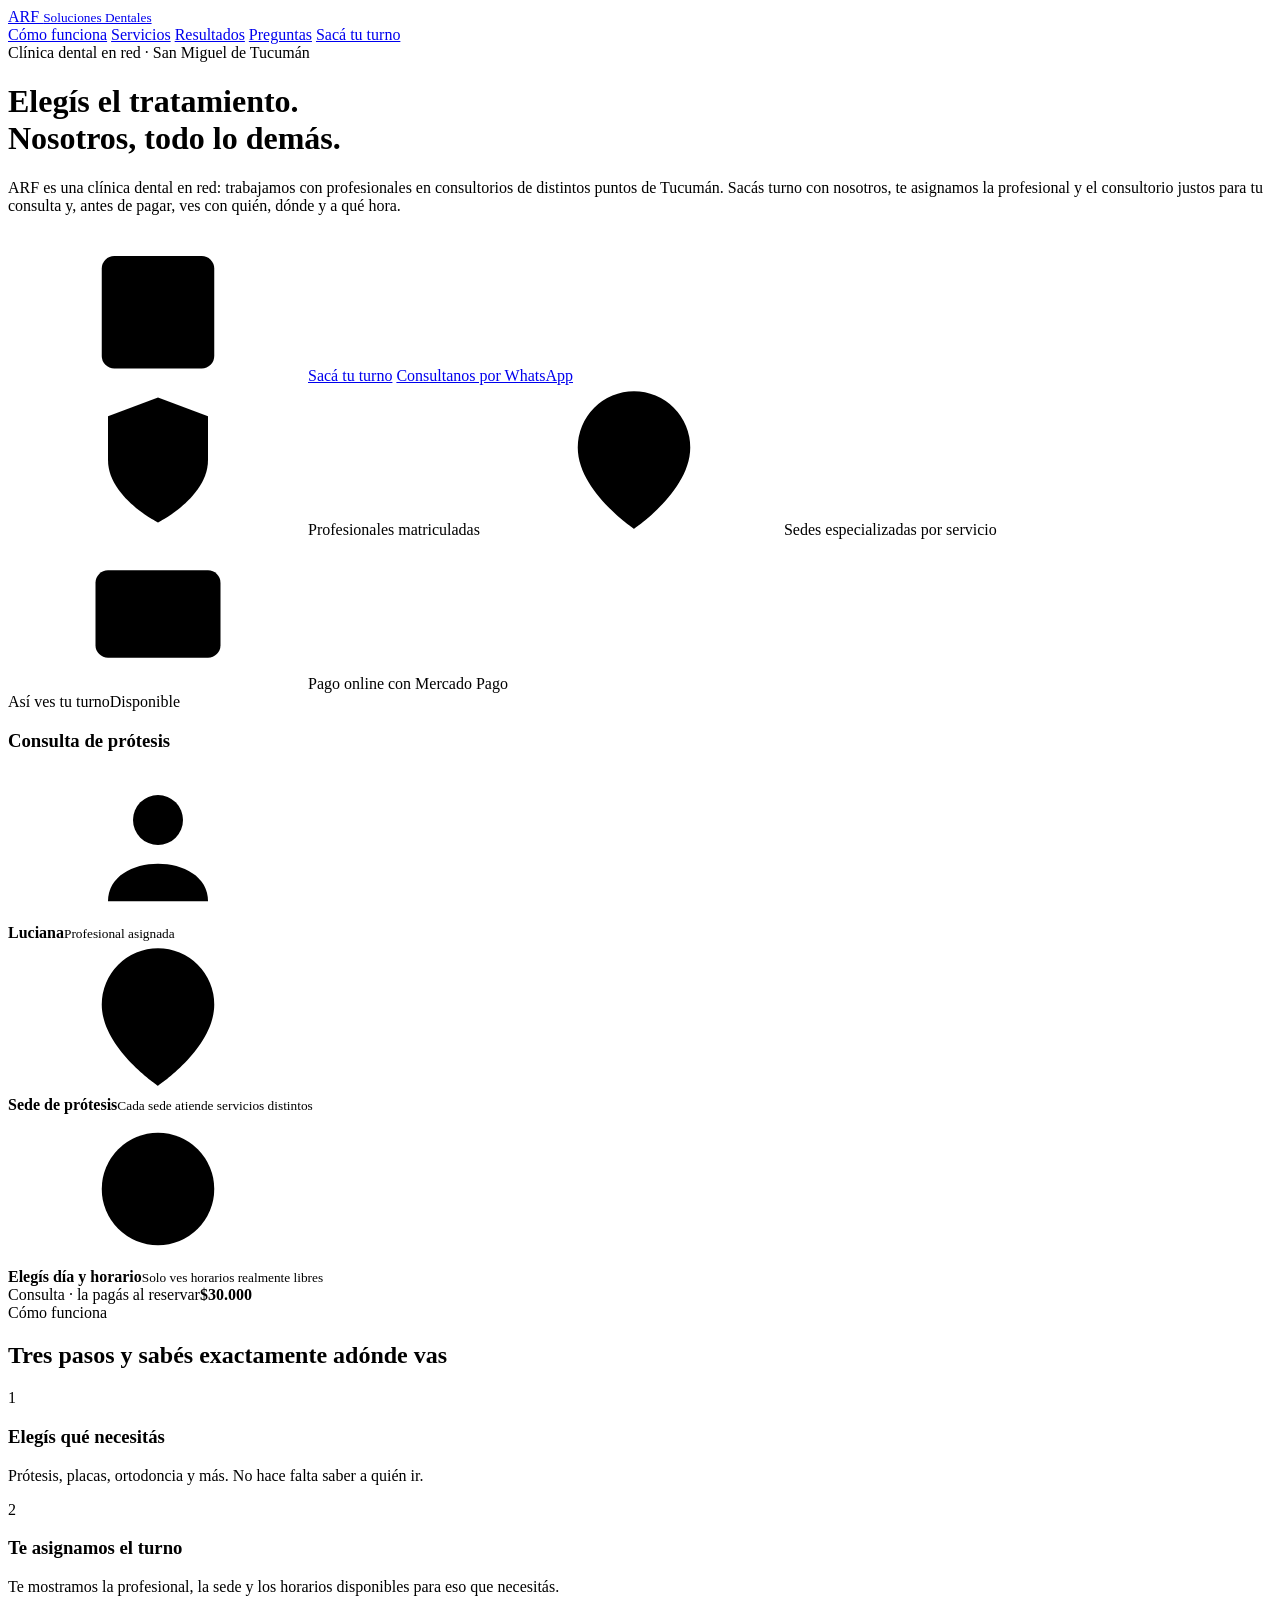
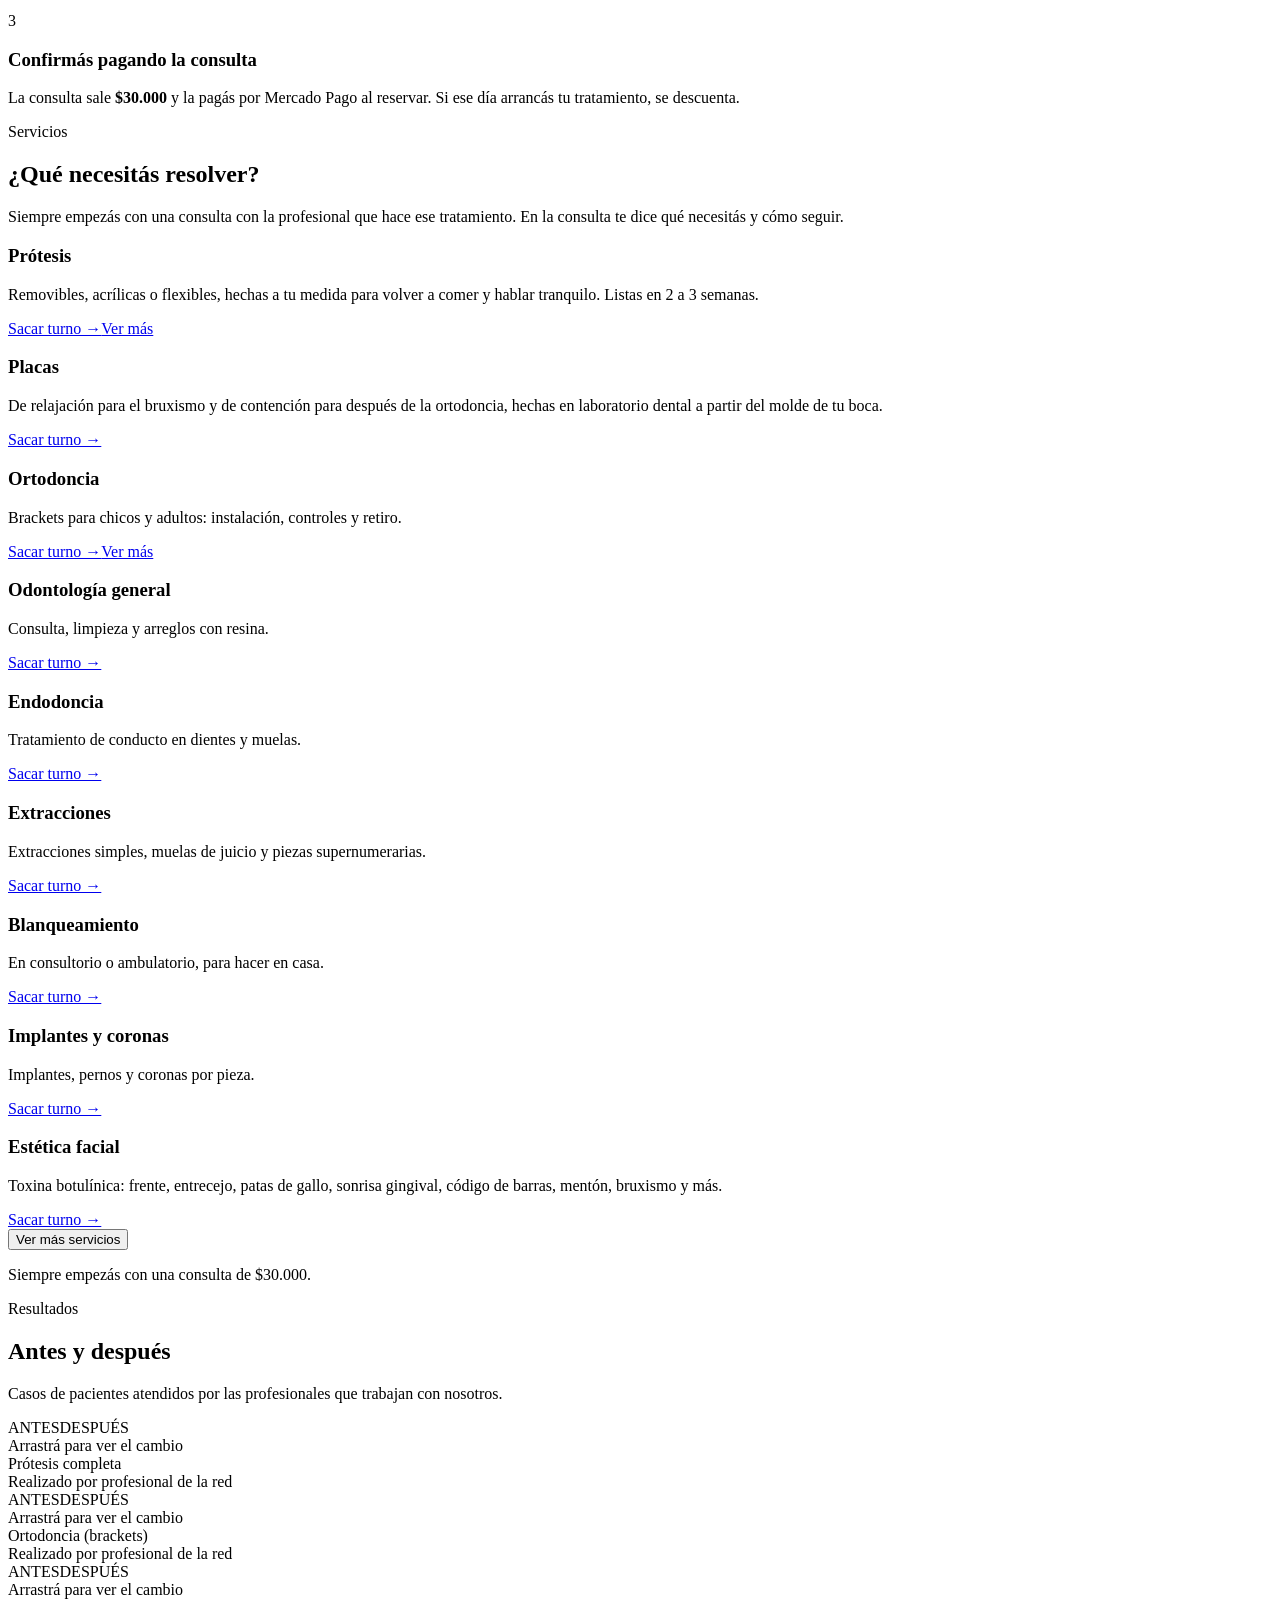
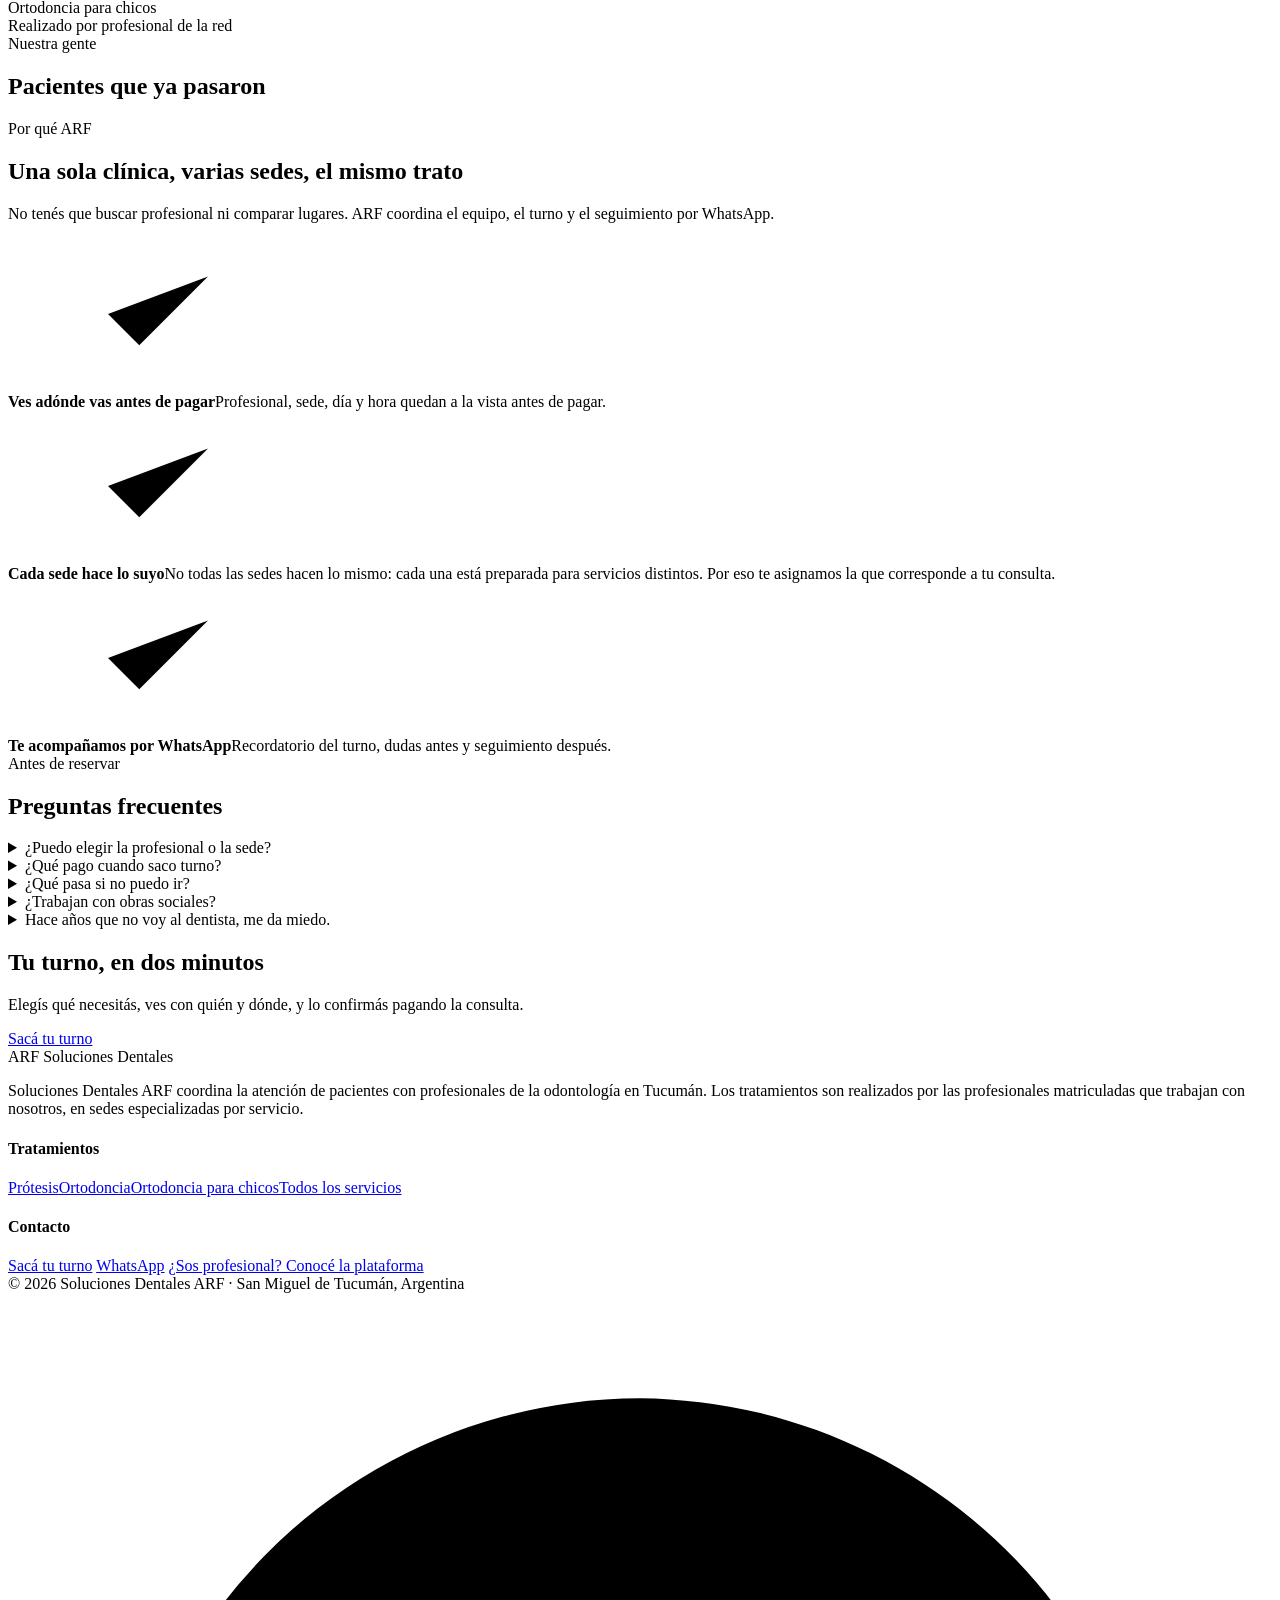
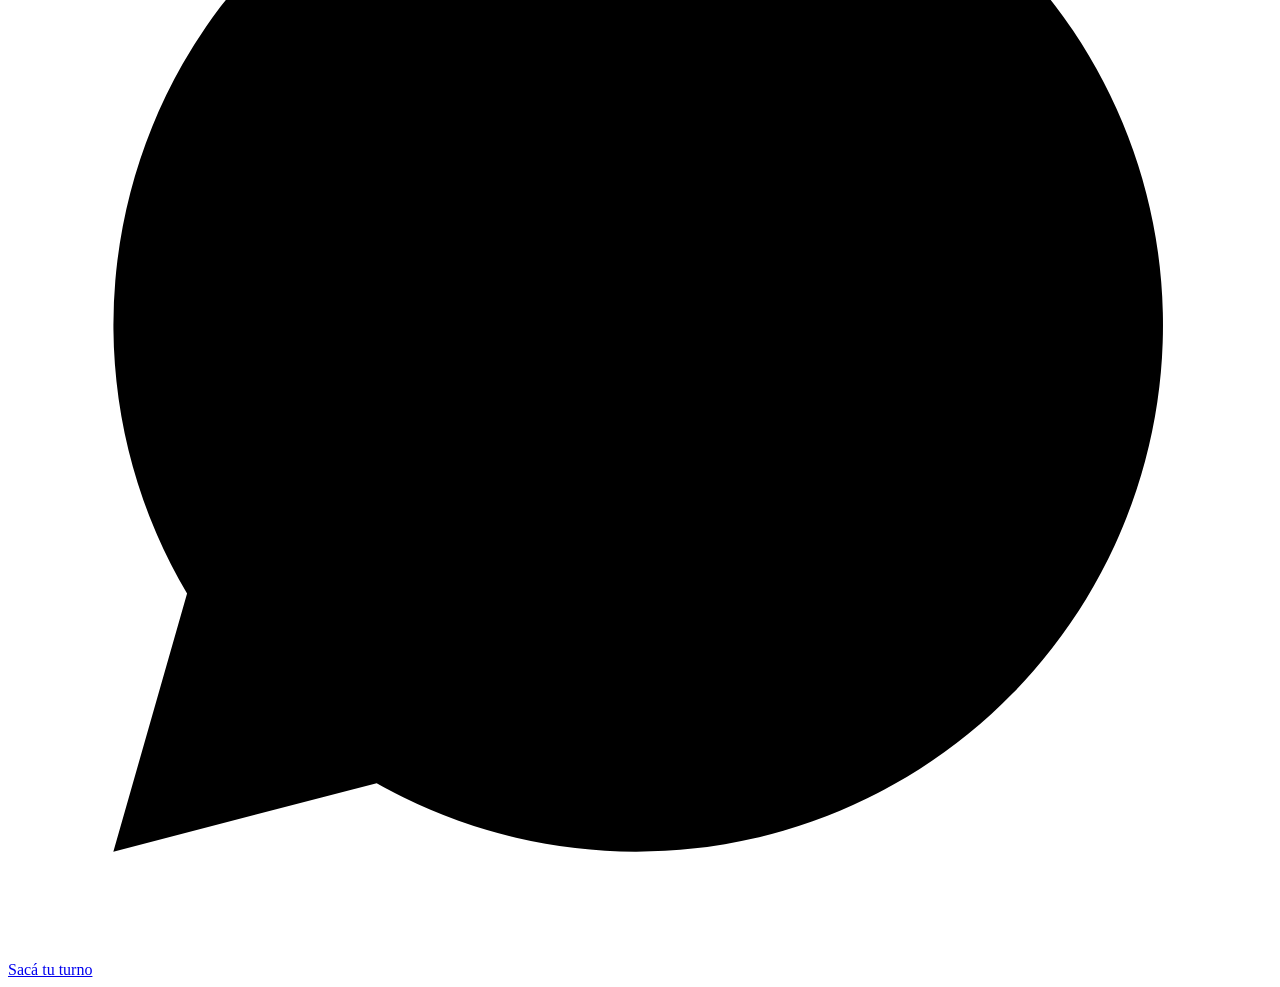
==== commit 1014ef5f: "web: precio real de la consulta, sin prótesis fijas, botones al turnero y sin AdSense - Home: decía " ====
--- a/web/index.html
+++ b/web/index.html
@@ -4,7 +4,6 @@
 <meta charset="UTF-8">
 <meta name="viewport" content="width=device-width, initial-scale=1.0">
 <!-- Google AdSense (ago 2026, Alejo) — verificacion de propiedad del sitio. NO lazy: Google lo busca en el HTML. Ad units despues de la aprobacion. -->
-<script async src="https://pagead2.googlesyndication.com/pagead/js/adsbygoogle.js?client=ca-pub-2520638820197251" crossorigin="anonymous"></script>
 <!-- Meta Pixel — audiencia PACIENTES (mismo pixel en todas las landings de la clinica) -->
 <script>
 !function(f,b,e,v,n,t,s){if(f.fbq)return;n=f.fbq=function(){n.callMethod?
@@ -68,7 +67,7 @@
         <div class="trust rv">
           <span><svg class="ic"><use href="#i-shield"/></svg>Profesionales matriculadas</span>
           <span><svg class="ic"><use href="#i-pin"/></svg>Sedes especializadas por servicio</span>
-          <span><svg class="ic"><use href="#i-card"/></svg>Seña online con Mercado Pago</span>
+          <span><svg class="ic"><use href="#i-card"/></svg>Pago online con Mercado Pago</span>
         </div>
       </div>
       <div class="tcard rv" aria-label="Ejemplo de turno asignado">
@@ -77,7 +76,7 @@
         <div class="trow"><span class="bub"><svg class="ic"><use href="#i-user"/></svg></span><div><b>Luciana</b><small>Profesional asignada</small></div></div>
         <div class="trow"><span class="bub"><svg class="ic"><use href="#i-pin"/></svg></span><div><b>Sede de prótesis</b><small>Cada sede atiende servicios distintos</small></div></div>
         <div class="trow"><span class="bub"><svg class="ic"><use href="#i-clock"/></svg></span><div><b>Elegís día y horario</b><small>Solo ves horarios realmente libres</small></div></div>
-        <div class="tfoot"><span>Seña para confirmar</span><strong>$15.000</strong></div>
+        <div class="tfoot"><span>Consulta · la pagás al reservar</span><strong>$30.000</strong></div>
       </div>
     </div>
   </div>
@@ -91,7 +90,7 @@
     <div class="steps">
       <div class="step rv"><div class="step-n">1</div><h3>Elegís qué necesitás</h3><p>Prótesis, placas, ortodoncia y más. No hace falta saber a quién ir.</p></div>
       <div class="step rv"><div class="step-n">2</div><h3>Te asignamos el turno</h3><p>Te mostramos la profesional, la sede y los horarios disponibles para eso que necesitás.</p></div>
-      <div class="step rv"><div class="step-n">3</div><h3>Confirmás con la seña</h3><p>La consulta sale <b>$30.000</b>: pagás la mitad por Mercado Pago y el resto el día del turno.</p></div>
+      <div class="step rv"><div class="step-n">3</div><h3>Confirmás pagando la consulta</h3><p>La consulta sale <b>$30.000</b> y la pagás por Mercado Pago al reservar. Si ese día arrancás tu tratamiento, se descuenta.</p></div>
     </div>
   </div>
 </section>
@@ -104,7 +103,7 @@
       <p class="rv">Siempre empezás con una consulta con la profesional que hace ese tratamiento. En la consulta te dice qué necesitás y cómo seguir.</p>
     </div>
     <div class="serv-grid" id="servGrid">
-      <div class="sv" data-motivo="protesis"><h3>Prótesis</h3><p>Fijas y removibles, hechas a tu medida para volver a comer y hablar tranquilo. Listas en 2 a 3 semanas.</p><div class="acts"><a href="/turno/?motivo=protesis">Sacar turno →</a><a class="sec" href="/protesis">Ver más</a></div></div>
+      <div class="sv" data-motivo="protesis"><h3>Prótesis</h3><p>Removibles, acrílicas o flexibles, hechas a tu medida para volver a comer y hablar tranquilo. Listas en 2 a 3 semanas.</p><div class="acts"><a href="/turno/?motivo=protesis">Sacar turno →</a><a class="sec" href="/protesis">Ver más</a></div></div>
       <div class="sv" data-motivo="placa_relajacion"><h3>Placas</h3><p>De relajación para el bruxismo y de contención para después de la ortodoncia, hechas en laboratorio dental a partir del molde de tu boca.</p><div class="acts"><a href="/turno/?motivo=placa_relajacion">Sacar turno →</a></div></div>
       <div class="sv" data-motivo="ortodoncia"><h3>Ortodoncia</h3><p>Brackets para chicos y adultos: instalación, controles y retiro.</p><div class="acts"><a href="/turno/?motivo=ortodoncia">Sacar turno →</a><a class="sec" href="/ortodoncia">Ver más</a></div></div>
       <div class="sv" data-motivo="general"><h3>Odontología general</h3><p>Consulta, limpieza y arreglos con resina.</p><div class="acts"><a href="/turno/?motivo=general">Sacar turno →</a></div></div>
@@ -168,7 +167,7 @@
       <p class="sub rv" style="margin-top:14px">No tenés que buscar profesional ni comparar lugares. ARF coordina el equipo, el turno y el seguimiento por WhatsApp.</p>
     </div>
     <div class="why-list">
-      <div class="why-it rv"><span class="bub"><svg class="ic"><use href="#i-check"/></svg></span><div><b>Ves adónde vas antes de pagar</b><span>Profesional, sede, día y hora quedan a la vista antes de la seña.</span></div></div>
+      <div class="why-it rv"><span class="bub"><svg class="ic"><use href="#i-check"/></svg></span><div><b>Ves adónde vas antes de pagar</b><span>Profesional, sede, día y hora quedan a la vista antes de pagar.</span></div></div>
       <div class="why-it rv"><span class="bub"><svg class="ic"><use href="#i-check"/></svg></span><div><b>Cada sede hace lo suyo</b><span>No todas las sedes hacen lo mismo: cada una está preparada para servicios distintos. Por eso te asignamos la que corresponde a tu consulta.</span></div></div>
       <div class="why-it rv"><span class="bub"><svg class="ic"><use href="#i-check"/></svg></span><div><b>Te acompañamos por WhatsApp</b><span>Recordatorio del turno, dudas antes y seguimiento después.</span></div></div>
     </div>
@@ -178,12 +177,12 @@
 <!-- FAQ -->
 <section id="faq" class="faq-sec">
   <div class="wrap center">
-    <span class="eyebrow rv">Antes de pagar la seña</span>
+    <span class="eyebrow rv">Antes de reservar</span>
     <h2 class="h-sec rv">Preguntas <span class="it">frecuentes</span></h2>
     <div class="faq">
-      <details class="fa"><summary>¿Puedo elegir la profesional o la sede?</summary><div class="ans">No: ARF asigna según lo que necesitás y la disponibilidad, porque cada sede atiende servicios distintos. Igual ves con quién y dónde antes de pagar la seña.</div></details>
-      <details class="fa"><summary>¿Qué pago cuando saco turno?</summary><div class="ans">Solo la consulta previa, que cuesta $30.000. Al reservar pagás una seña de $15.000 por Mercado Pago (la mitad) y el día del turno abonás los $15.000 restantes. El tratamiento lo define la profesional en la consulta.</div></details>
-      <details class="fa"><summary>¿Qué pasa si no puedo ir?</summary><div class="ans">Avisanos por WhatsApp lo antes posible y te ayudamos a reprogramar.</div></details>
+      <details class="fa"><summary>¿Puedo elegir la profesional o la sede?</summary><div class="ans">No: ARF asigna según lo que necesitás y la disponibilidad, porque cada sede atiende servicios distintos. Igual ves con quién y dónde antes de pagar.</div></details>
+      <details class="fa"><summary>¿Qué pago cuando saco turno?</summary><div class="ans">Solo la consulta previa, que cuesta $30.000. La pagás completa por Mercado Pago al reservar, así el día del turno no abonás nada. El tratamiento lo define la profesional en la consulta.</div></details>
+      <details class="fa"><summary>¿Qué pasa si no puedo ir?</summary><div class="ans">Podés reprogramar una vez sin costo. Para cancelar con devolución, avisanos por WhatsApp hasta 48 h antes del turno.</div></details>
       <details class="fa"><summary>¿Trabajan con obras sociales?</summary><div class="ans">Por el momento la atención es particular, con opciones de pago según el tratamiento.</div></details>
       <details class="fa"><summary>Hace años que no voy al dentista, me da miedo.</summary><div class="ans">Es más común de lo que pensás. La primera consulta es para escucharte y mostrarte opciones, sin juzgar y sin presión.</div></details>
     </div>
@@ -194,7 +193,7 @@
 <section>
   <div class="cta rv">
     <h2>Tu turno, en <span class="it">dos minutos</span></h2>
-    <p>Elegís qué necesitás, ves con quién y dónde, y lo confirmás con la seña.</p>
+    <p>Elegís qué necesitás, ves con quién y dónde, y lo confirmás pagando la consulta.</p>
     <a class="btn btn-white" href="/turno/">Sacá tu turno</a>
   </div>
 </section>
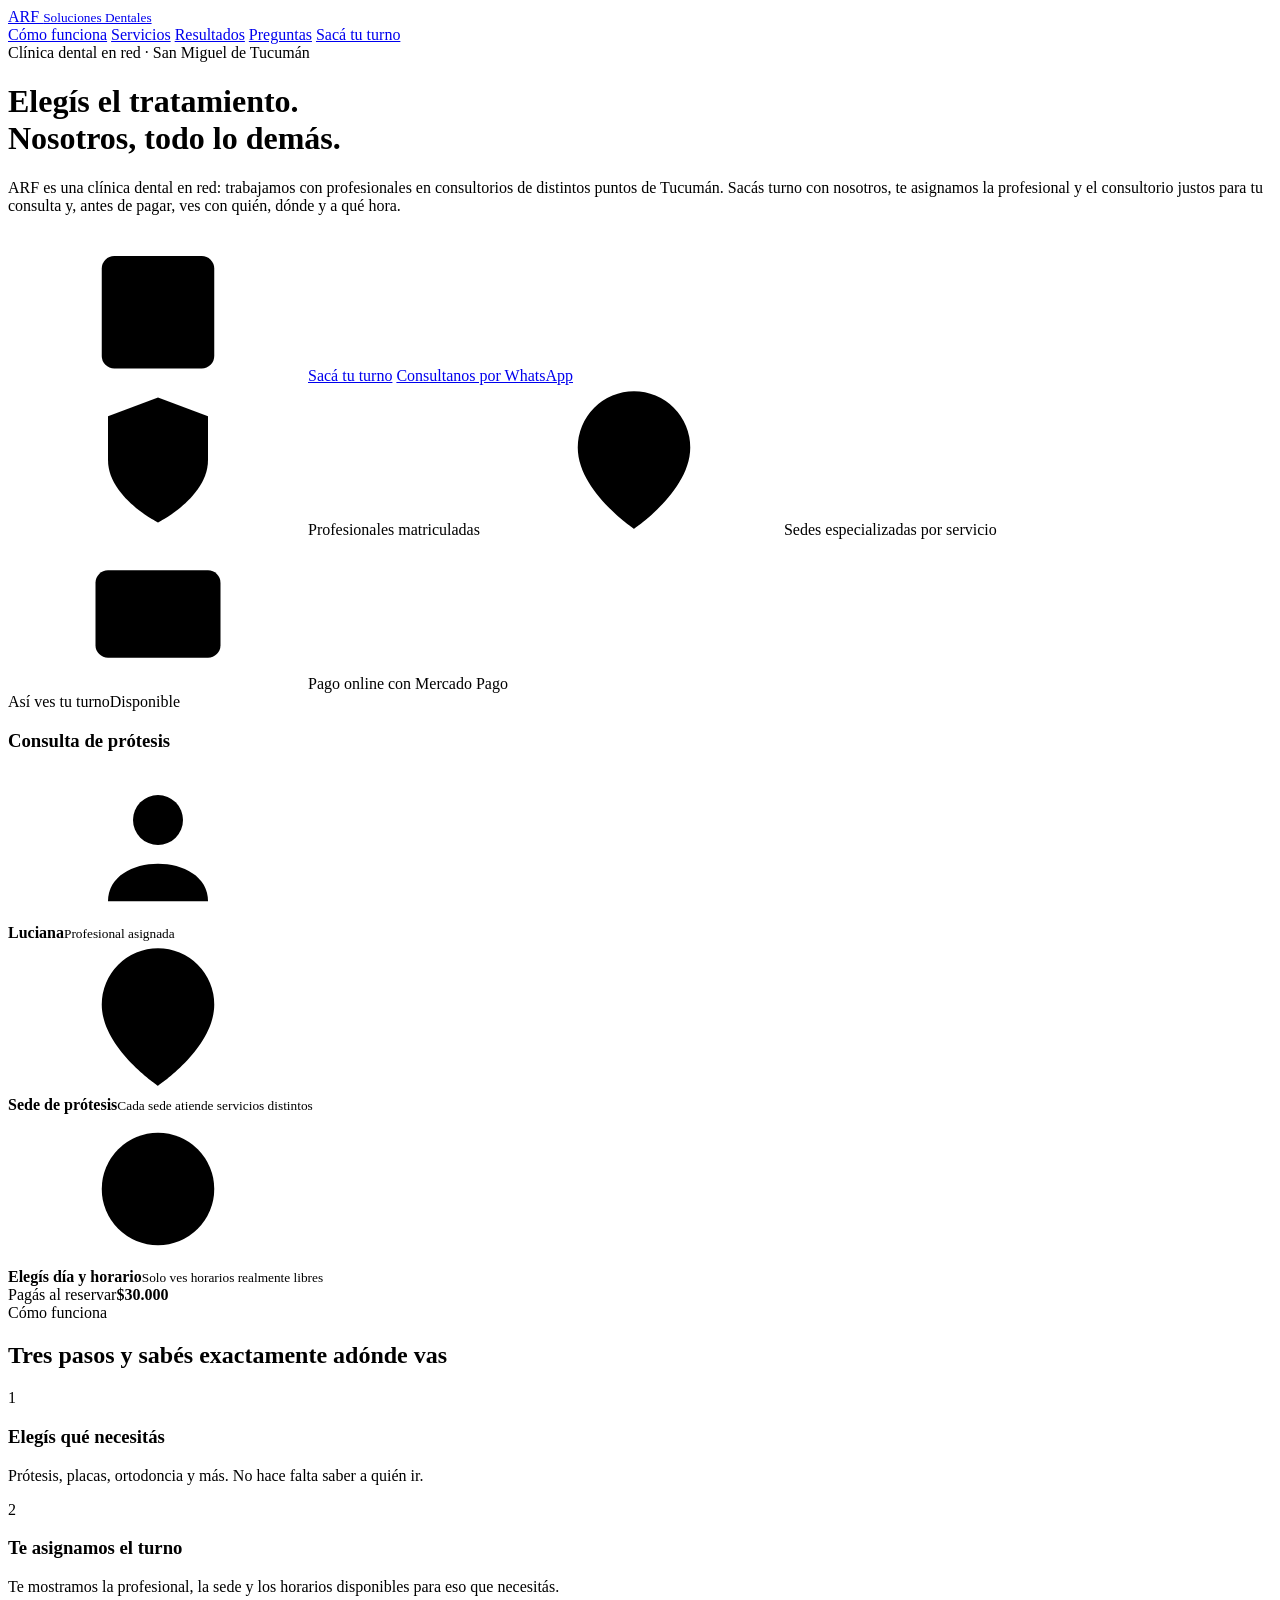
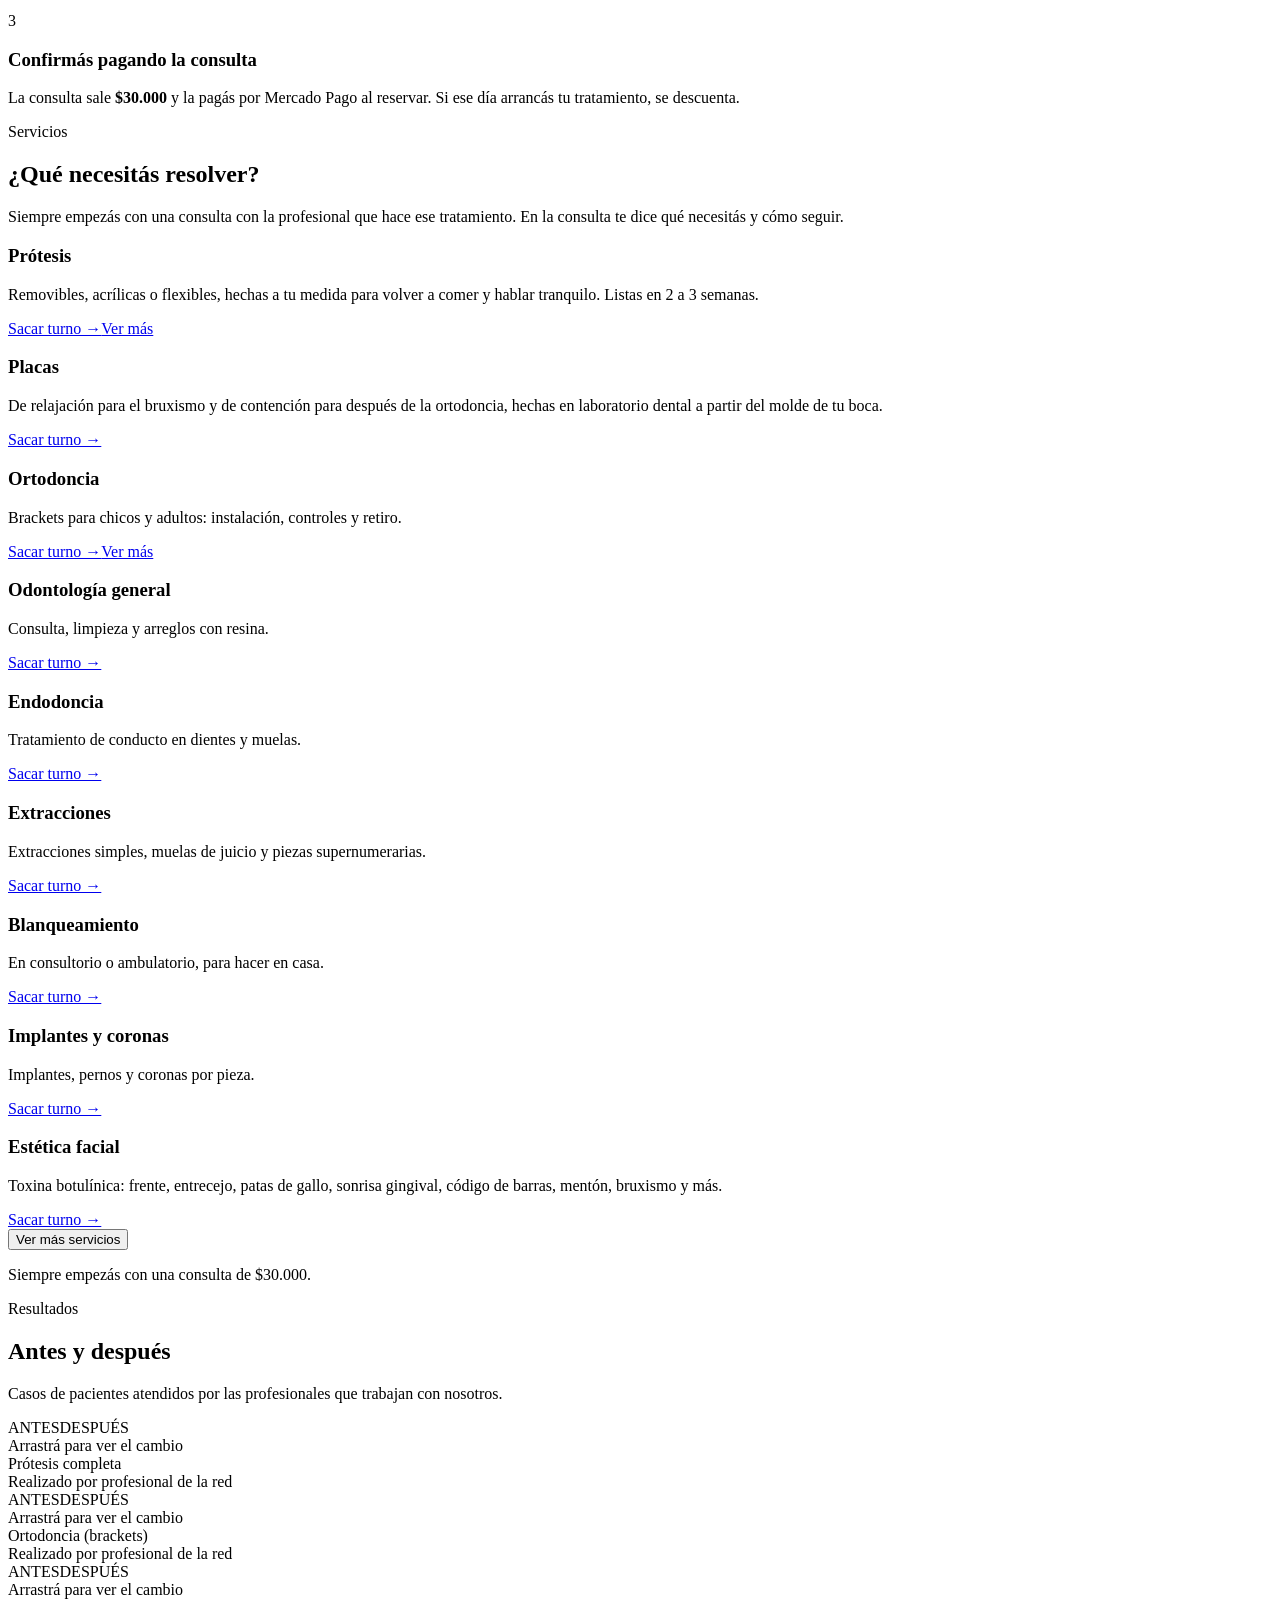
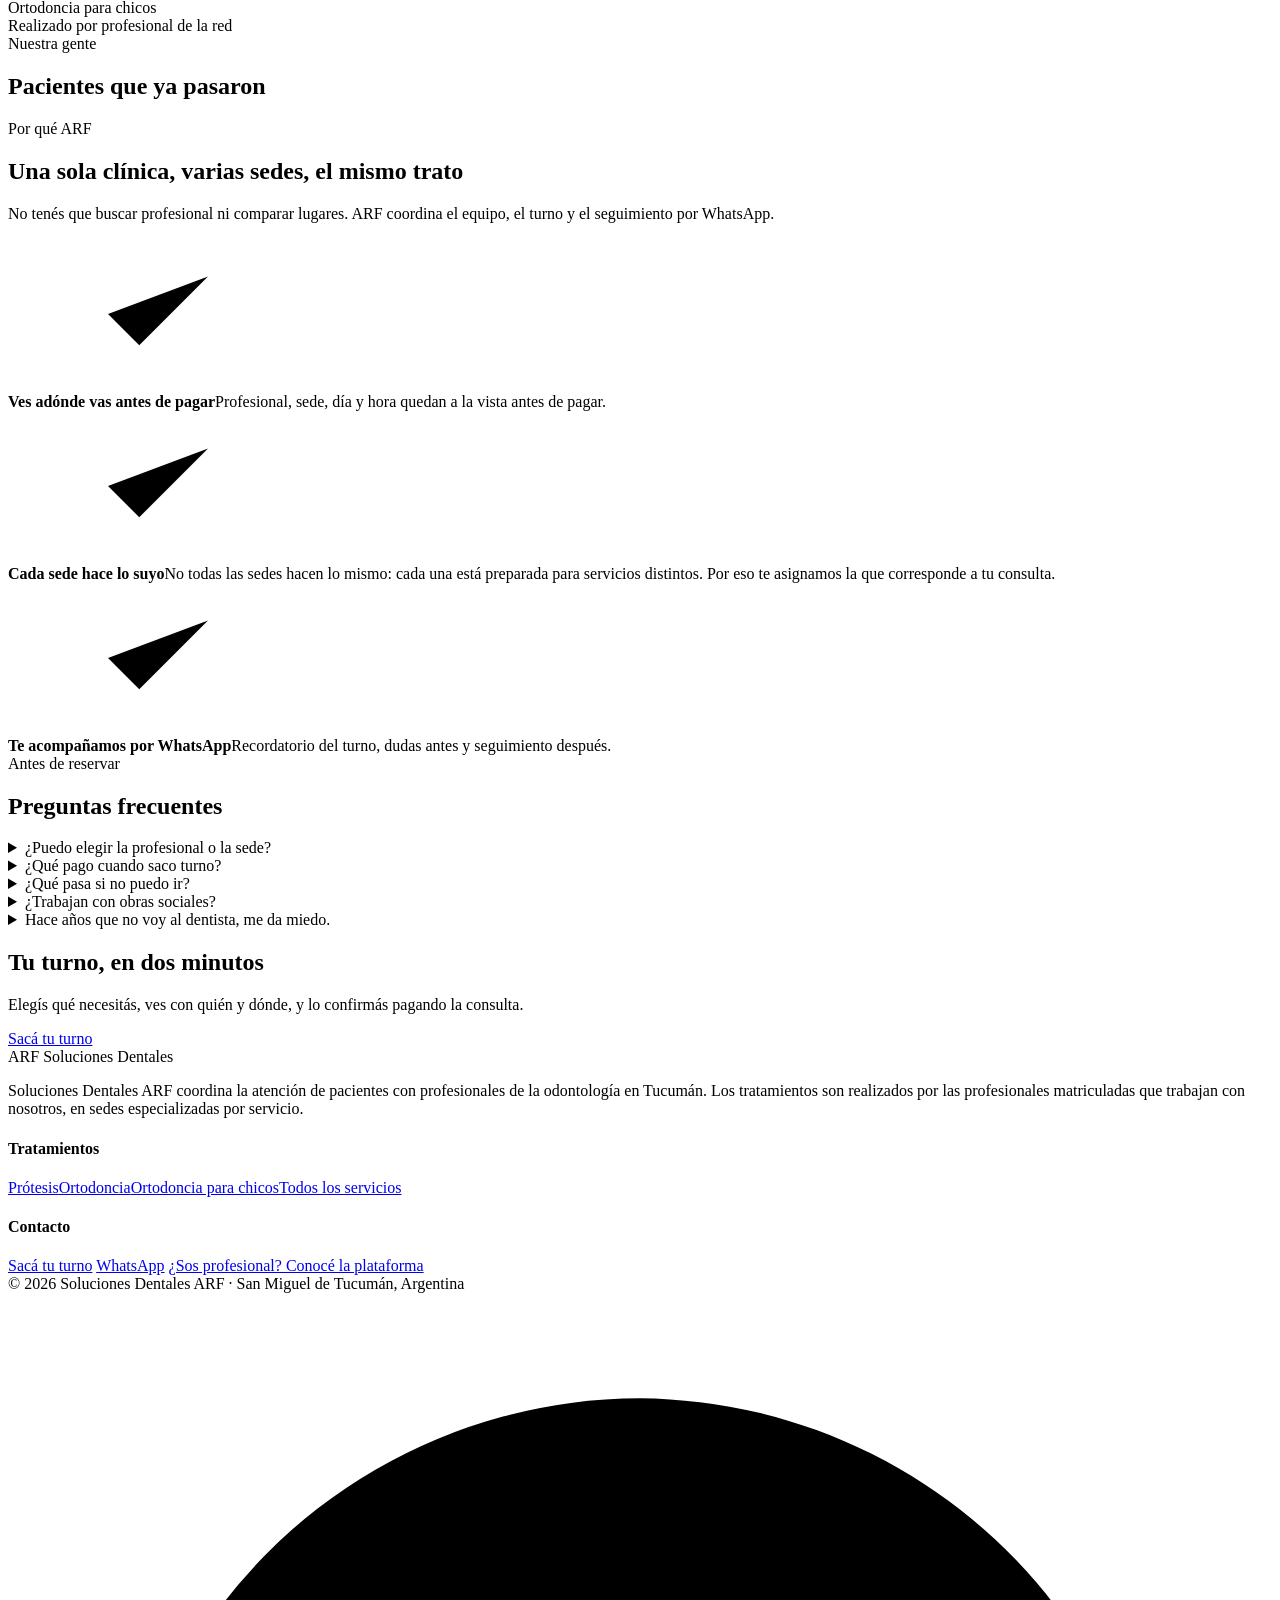
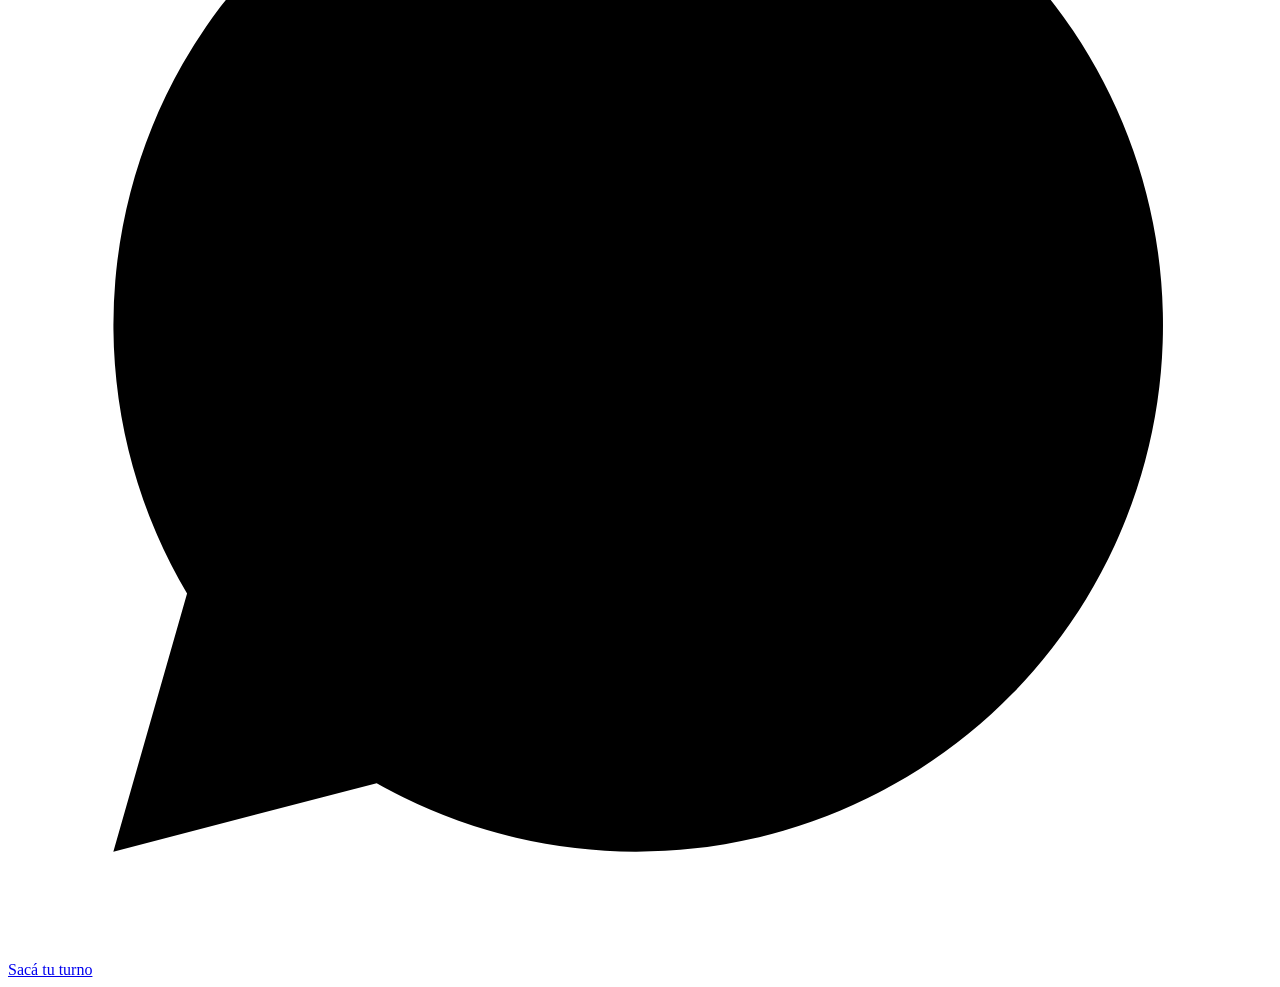
==== commit 6b4fceae: "web: menú legible en escritorio y botón de turno en el encabezado del celular - Prótesis, ortodoncia" ====
--- a/web/index.html
+++ b/web/index.html
@@ -76,7 +76,7 @@
         <div class="trow"><span class="bub"><svg class="ic"><use href="#i-user"/></svg></span><div><b>Luciana</b><small>Profesional asignada</small></div></div>
         <div class="trow"><span class="bub"><svg class="ic"><use href="#i-pin"/></svg></span><div><b>Sede de prótesis</b><small>Cada sede atiende servicios distintos</small></div></div>
         <div class="trow"><span class="bub"><svg class="ic"><use href="#i-clock"/></svg></span><div><b>Elegís día y horario</b><small>Solo ves horarios realmente libres</small></div></div>
-        <div class="tfoot"><span>Consulta · la pagás al reservar</span><strong>$30.000</strong></div>
+        <div class="tfoot"><span>Pagás al reservar</span><strong>$30.000</strong></div>
       </div>
     </div>
   </div>
